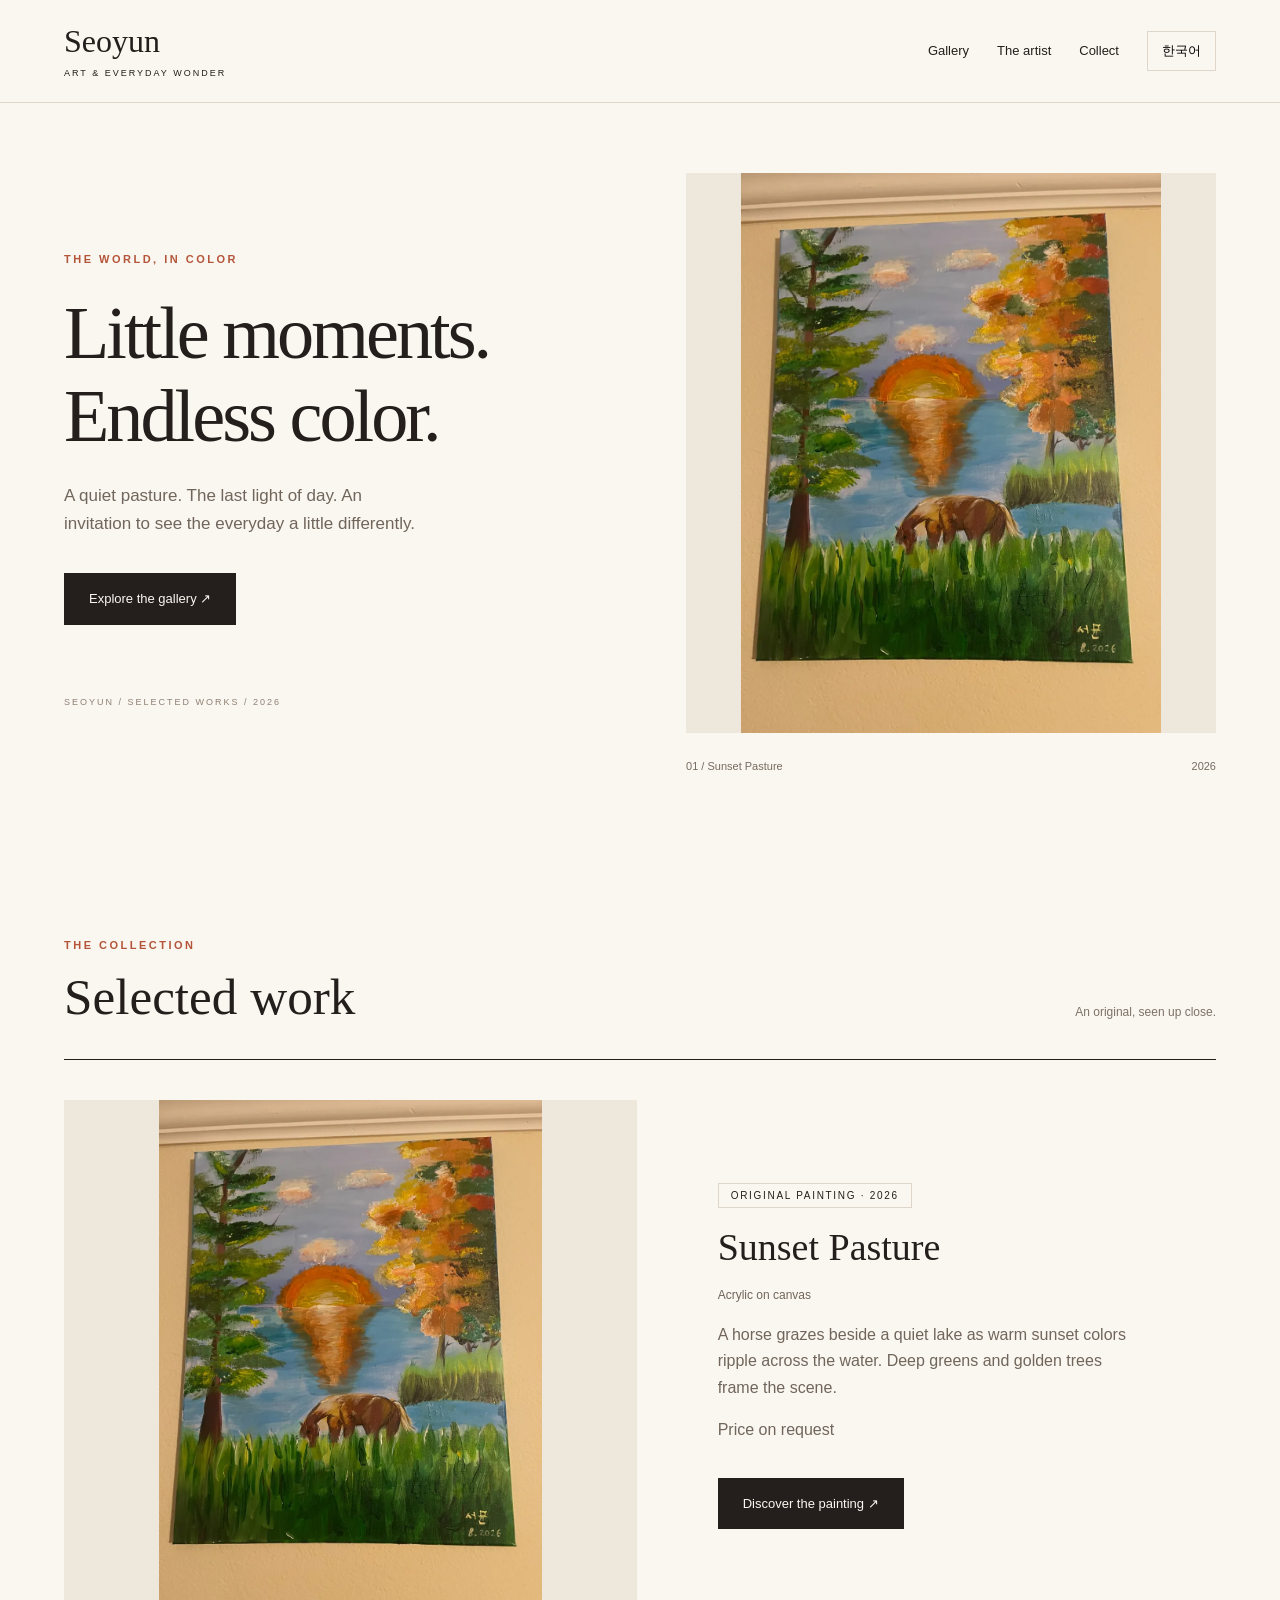
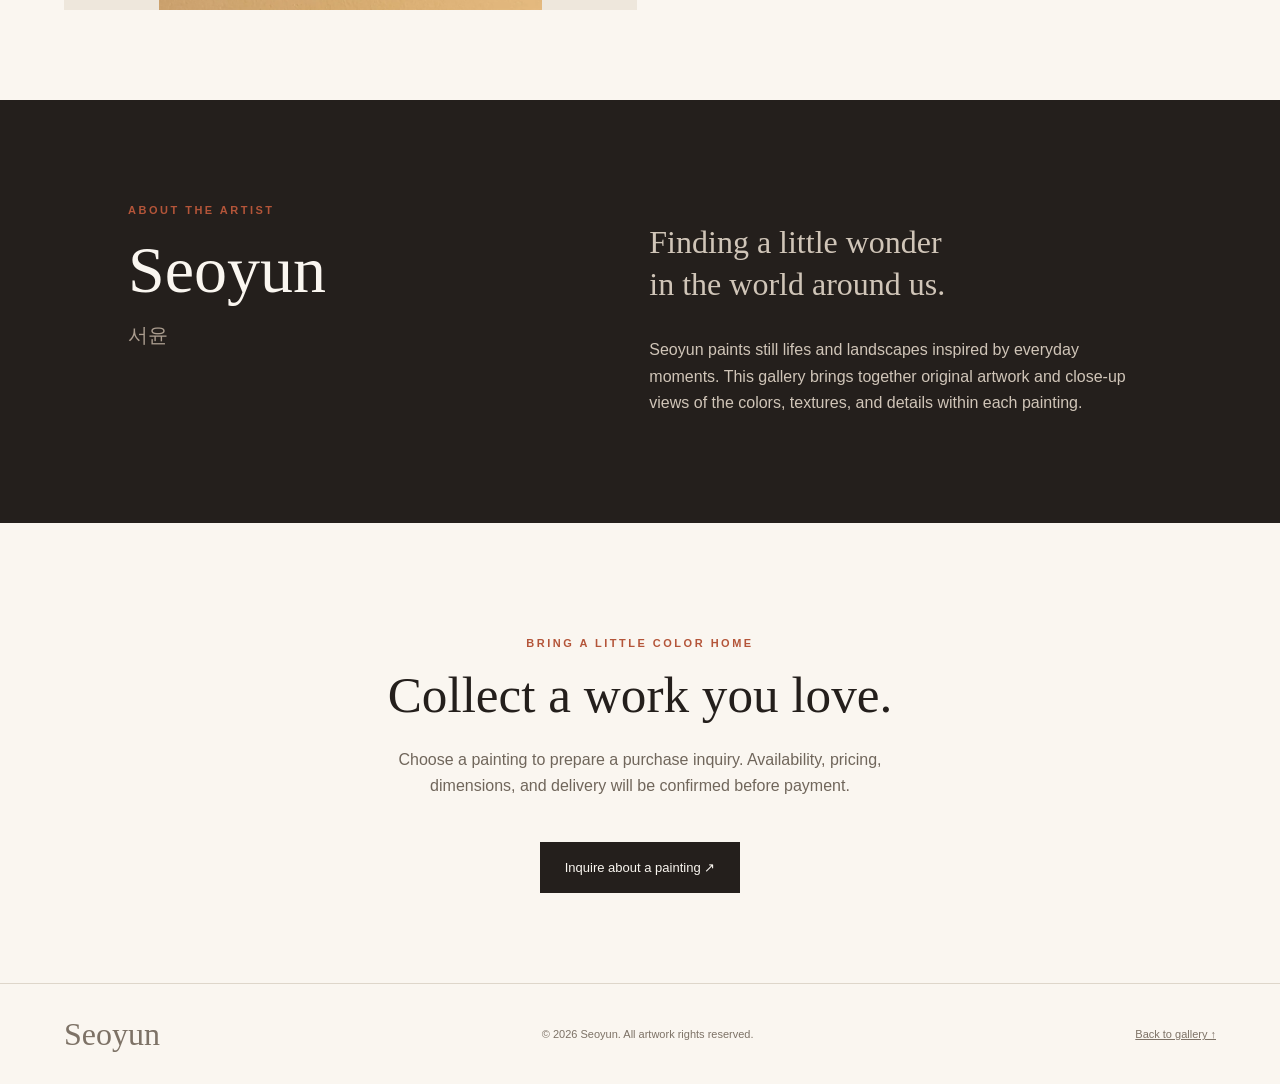
==== index.html @ cbf3a1bd "Build responsive Seoyun gallery and bilingual purchase inquiry storefront" ====
<!doctype html>
<html lang="en"><head><meta charset="utf-8"><meta name="viewport" content="width=device-width,initial-scale=1"><meta name="description" content="Seoyun's original paintings. Explore the artwork, meet the artist, and inquire about collecting a piece."><meta name="theme-color" content="#faf6f0"><title>Seoyun — Original Paintings</title><link rel="stylesheet" href="style.css"><script src="catalog.js" defer></script><script src="app.js" defer></script></head>
<body><header><a class="brand" href="#">Seoyun<span>ART & EVERYDAY WONDER</span></a><nav aria-label="Main navigation"><a href="#gallery">Gallery</a><a href="#about">The artist</a><a href="#collect">Collect</a><button id="language" aria-label="Switch language">한국어</button></nav></header>
<main><section class="hero"><div class="hero-copy"><p class="eyebrow" data-en="THE WORLD, IN COLOR" data-ko="색으로 담아낸 세상">THE WORLD, IN COLOR</p><h1 data-en="Little moments.<br>Endless color." data-ko="작은 순간들.<br>무한한 색깔.">Little moments.<br>Endless color.</h1><p class="intro" data-en="A quiet pasture. The last light of day. An invitation to see the everyday a little differently." data-ko="고요한 풀밭과 하루의 마지막 빛. 익숙한 풍경을 조금 다르게 바라봅니다.">A quiet pasture. The last light of day. An invitation to see the everyday a little differently.</p><a class="button" href="#gallery" data-en="Explore the gallery ↗" data-ko="작품 둘러보기 ↗">Explore the gallery ↗</a><div class="hero-note">SEOYUN / SELECTED WORKS / 2026</div></div><figure><img src="assets/KakaoTalk_20261012_001807077_03.webp" alt="Seoyun's painting of a horse grazing beside a lake at sunset" fetchpriority="high"><figcaption><span>01 / Sunset Pasture</span><span>2026</span></figcaption></figure></section>
<section id="gallery" class="section"><div class="section-head"><div><p class="eyebrow" data-en="THE COLLECTION" data-ko="작품 컬렉션">THE COLLECTION</p><h2 data-en="Selected work" data-ko="선별 작품">Selected work</h2></div><span data-en="An original, seen up close." data-ko="원화와 그 세부를 만나보세요.">An original, seen up close.</span></div><div id="works"></div></section>
<section id="about" class="about"><div><p class="eyebrow" data-en="ABOUT THE ARTIST" data-ko="작가 소개">ABOUT THE ARTIST</p><h2>Seoyun<span>서윤</span></h2></div><div><p class="about-lead" data-en="Finding a little wonder<br>in the world around us." data-ko="우리 곁의 세상에서<br>작은 경이로움을 찾습니다.">Finding a little wonder<br>in the world around us.</p><p data-en="Seoyun paints still lifes and landscapes inspired by everyday moments. This gallery brings together original artwork and close-up views of the colors, textures, and details within each painting." data-ko="서윤은 일상의 순간에서 영감을 받아 정물과 풍경을 그립니다. 이 갤러리에서는 원화와 함께 작품의 색감, 질감, 세부 모습을 소개합니다.">Seoyun paints still lifes and landscapes inspired by everyday moments. This gallery brings together original artwork and close-up views of the colors, textures, and details within each painting.</p></div></section>
<section id="collect" class="section collect"><p class="eyebrow" data-en="BRING A LITTLE COLOR HOME" data-ko="공간에 색을 더해보세요">BRING A LITTLE COLOR HOME</p><h2 data-en="Collect a work you love." data-ko="마음에 드는 작품을 소장하세요.">Collect a work you love.</h2><p data-en="Choose a painting to prepare a purchase inquiry. Availability, pricing, dimensions, and delivery will be confirmed before payment." data-ko="작품을 선택해 구매 문의를 작성하세요. 결제 전 판매 가능 여부, 가격, 크기, 배송을 확인합니다.">Choose a painting to prepare a purchase inquiry. Availability, pricing, dimensions, and delivery will be confirmed before payment.</p><button class="button" id="inquire" data-en="Inquire about a painting ↗" data-ko="작품 구매 문의 ↗">Inquire about a painting ↗</button></section></main>
<footer><a class="brand" href="#">Seoyun</a><p>© <span id="year"></span> Seoyun. All artwork rights reserved.</p><a href="#gallery">Back to gallery ↑</a></footer>
<dialog id="detail"><button class="close" aria-label="Close artwork details">×</button><div id="detail-content"></div></dialog>
<dialog id="inquiry"><button class="close" aria-label="Close purchase inquiry">×</button><p class="eyebrow">PURCHASE INQUIRY</p><h2 data-en="Let's talk art." data-ko="작품 구매 문의">Let's talk art.</h2><form id="inquiry-form"><label>Artwork / 작품<select name="artwork" id="artwork-select"></select></label><label>Name / 이름<input name="name" autocomplete="name" required maxlength="100"></label><label>Email / 이메일<input name="email" type="email" autocomplete="email" required maxlength="254"></label><label>Message / 문의 내용<textarea name="message" rows="4" required maxlength="3000">I'd like to know the price, dimensions, and delivery options for this painting.</textarea></label><p id="contact-note" class="muted"></p><button class="button" type="submit">Prepare inquiry / 문의 작성</button><div id="inquiry-result" hidden><label>Your inquiry / 작성된 문의<textarea id="inquiry-text" rows="7" readonly></textarea></label><button type="button" id="copy">Copy inquiry / 문의 복사</button><a id="email-link" class="button" hidden>Open email / 이메일 보내기</a><p id="copy-status" role="status"></p></div></form></dialog>
</body></html>
---- style.css ----
:root{--paper:#faf6f0;--ink:#241f1c;--accent:#b45539;--line:#ded6ca}*{box-sizing:border-box}html{scroll-behavior:smooth;scroll-padding-top:110px}body{margin:0;background:var(--paper);color:var(--ink);font-family:Arial,sans-serif;line-height:1.65}button,input,textarea,select{font:inherit}a{color:inherit}button,a{touch-action:manipulation}button{cursor:pointer}header{padding:24px 5%;display:flex;justify-content:space-between;align-items:center;border-bottom:1px solid var(--line);position:sticky;top:0;background:#faf6f0f2;z-index:10;backdrop-filter:blur(10px)}.brand{font-family:Georgia,serif;font-size:32px;text-decoration:none;line-height:1.1}.brand span{display:block;font:9px Arial,sans-serif;letter-spacing:2px;margin-top:9px}nav{display:flex;gap:28px;align-items:center;font-size:13px}nav a{text-decoration:none}nav button,#copy{background:transparent;border:1px solid var(--line);padding:8px 14px}a:hover{color:var(--accent)}.hero{max-width:1440px;margin:auto;padding:70px 5% 80px;display:grid;grid-template-columns:1fr 1fr;gap:8%;align-items:center}.eyebrow{font-size:11px;letter-spacing:2.5px;color:var(--accent);font-weight:bold}h1,h2,h3{font-family:Georgia,serif;font-weight:400;line-height:1.12}h1{font-size:clamp(48px,5.8vw,86px);letter-spacing:-3px;margin:24px 0}h2{font-size:clamp(34px,4vw,52px);margin:14px 0 24px}.intro{max-width:360px;color:#70665b;font-size:17px}.button{display:inline-block;background:var(--ink);color:var(--paper);padding:15px 25px;text-decoration:none;border:0;margin-top:18px;font-size:13px}.button:hover{background:var(--accent);color:white}.hero-note{font-size:9px;letter-spacing:2px;margin-top:70px;color:#8e8073}figure{margin:0}figure>img{width:100%;height:560px;object-fit:contain;background:#eee7dc}figcaption{display:flex;justify-content:space-between;font-size:11px;padding-top:15px;color:#766b60}.section{max-width:1440px;margin:auto;padding:70px 5% 90px}.section-head{display:flex;justify-content:space-between;align-items:end;border-bottom:1px solid var(--ink);padding-bottom:10px;margin-bottom:40px}.section-head>span{font-size:12px;color:#7d7266;margin-bottom:26px}.work{display:grid;grid-template-columns:1.15fr 1fr;gap:7%;align-items:center}.art-button{border:0;padding:0;background:#eee7dc;width:100%;display:block}.art-button img{display:block;width:100%;height:510px;object-fit:contain}.work h3{font-size:38px;margin:18px 0}.work p{max-width:420px;color:#70665b}.status{font-size:10px;letter-spacing:1.7px;border:1px solid var(--line);padding:6px 12px}.work .meta{font-size:12px}.about{background:var(--ink);color:var(--paper);padding:90px 10%;display:grid;grid-template-columns:1fr 1.2fr;gap:10%}.about h2{font-size:66px}.about h2 span{display:block;font:20px Arial;margin-top:15px;color:#ab9d8f}.about-lead{font-family:Georgia;font-size:32px;line-height:1.3}.about p:not(.eyebrow){color:#d0c5b8;max-width:550px}.collect{text-align:center;padding-top:100px}.collect>p:not(.eyebrow){max-width:570px;margin:24px auto;color:#70665b}footer{border-top:1px solid var(--line);padding:30px 5%;display:flex;align-items:center;justify-content:space-between;font-size:11px;color:#7d7266}dialog{border:0;background:var(--paper);color:var(--ink);padding:40px;width:min(1000px,94vw);max-height:90vh;overflow:auto}dialog::backdrop{background:#241f1ccb}.close{position:absolute;right:16px;top:8px;border:0;background:transparent;font-size:30px}.detail-grid{display:grid;grid-template-columns:1.2fr 1fr;gap:35px}.detail-main{width:100%;height:480px;object-fit:contain;background:#eee7dc}.thumbs{display:flex;gap:8px;margin-top:10px}.thumbs button{border:1px solid var(--line);padding:0;background:transparent}.thumbs img{width:64px;height:72px;object-fit:cover;display:block}.thumbs button[aria-pressed=true]{outline:2px solid var(--accent)}#inquiry{max-width:620px}label{display:block;font-size:12px;margin-top:15px}input,textarea,select{display:block;width:100%;padding:12px;background:white;border:1px solid var(--line);margin-top:5px;color:var(--ink)}textarea{resize:vertical}.muted{font-size:12px;color:#786d60}#inquiry-result{border-top:1px solid var(--line);margin-top:25px;padding-top:10px}[hidden]{display:none!important}:focus-visible{outline:3px solid var(--accent);outline-offset:4px}@media(max-width:700px){header{padding:18px 5%}.brand{font-size:26px}.brand span{display:none}nav{gap:14px;font-size:11px}nav button{padding:5px 8px}.hero{grid-template-columns:1fr;padding-top:36px;gap:36px}h1{font-size:57px}.hero-note{margin-top:28px}figure>img{height:460px}.section{padding-top:40px}.section-head>span{display:none}.work,.about,.detail-grid{grid-template-columns:1fr}.work{gap:26px}.art-button img{height:430px}.about{padding:60px 6%;gap:15px}.about h2{font-size:48px}.about-lead{font-size:28px}footer{flex-wrap:wrap;gap:15px}dialog{padding:35px 20px}.detail-main{height:360px}}@media(prefers-reduced-motion:reduce){html{scroll-behavior:auto}}
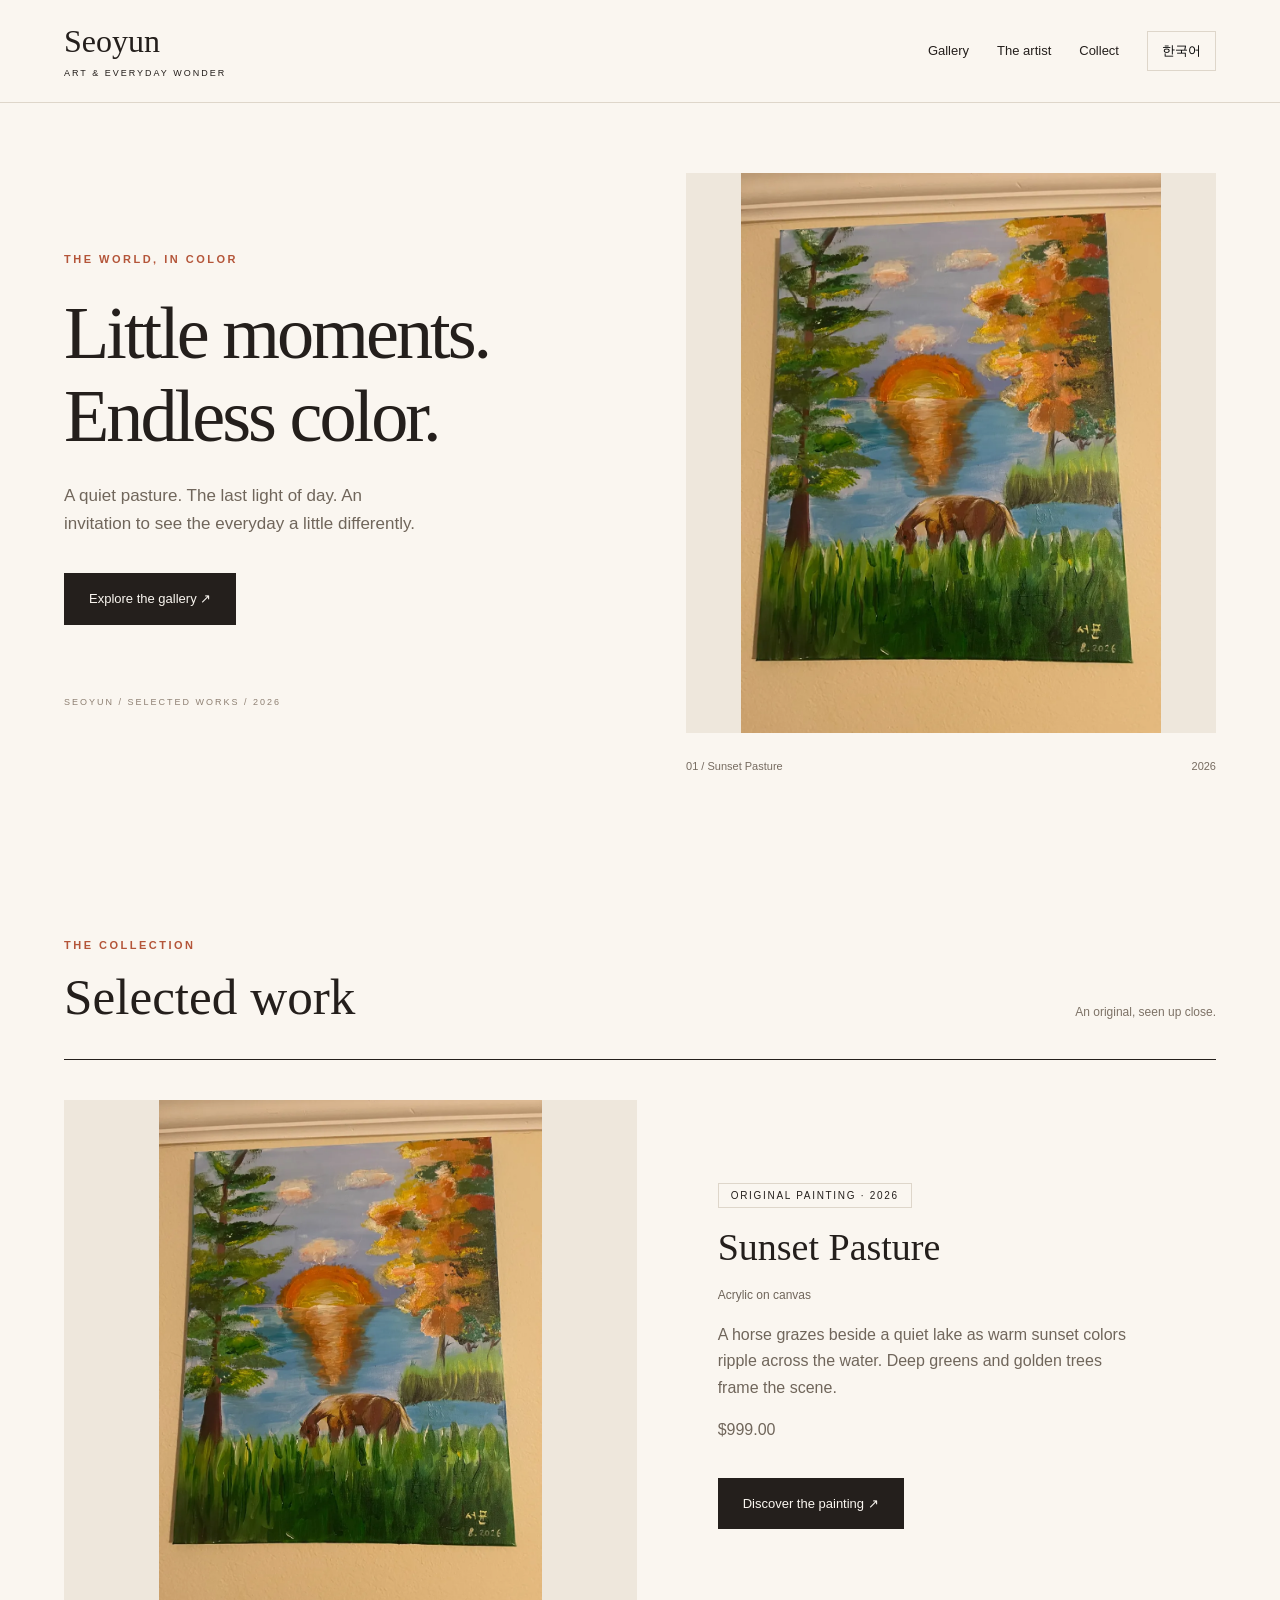
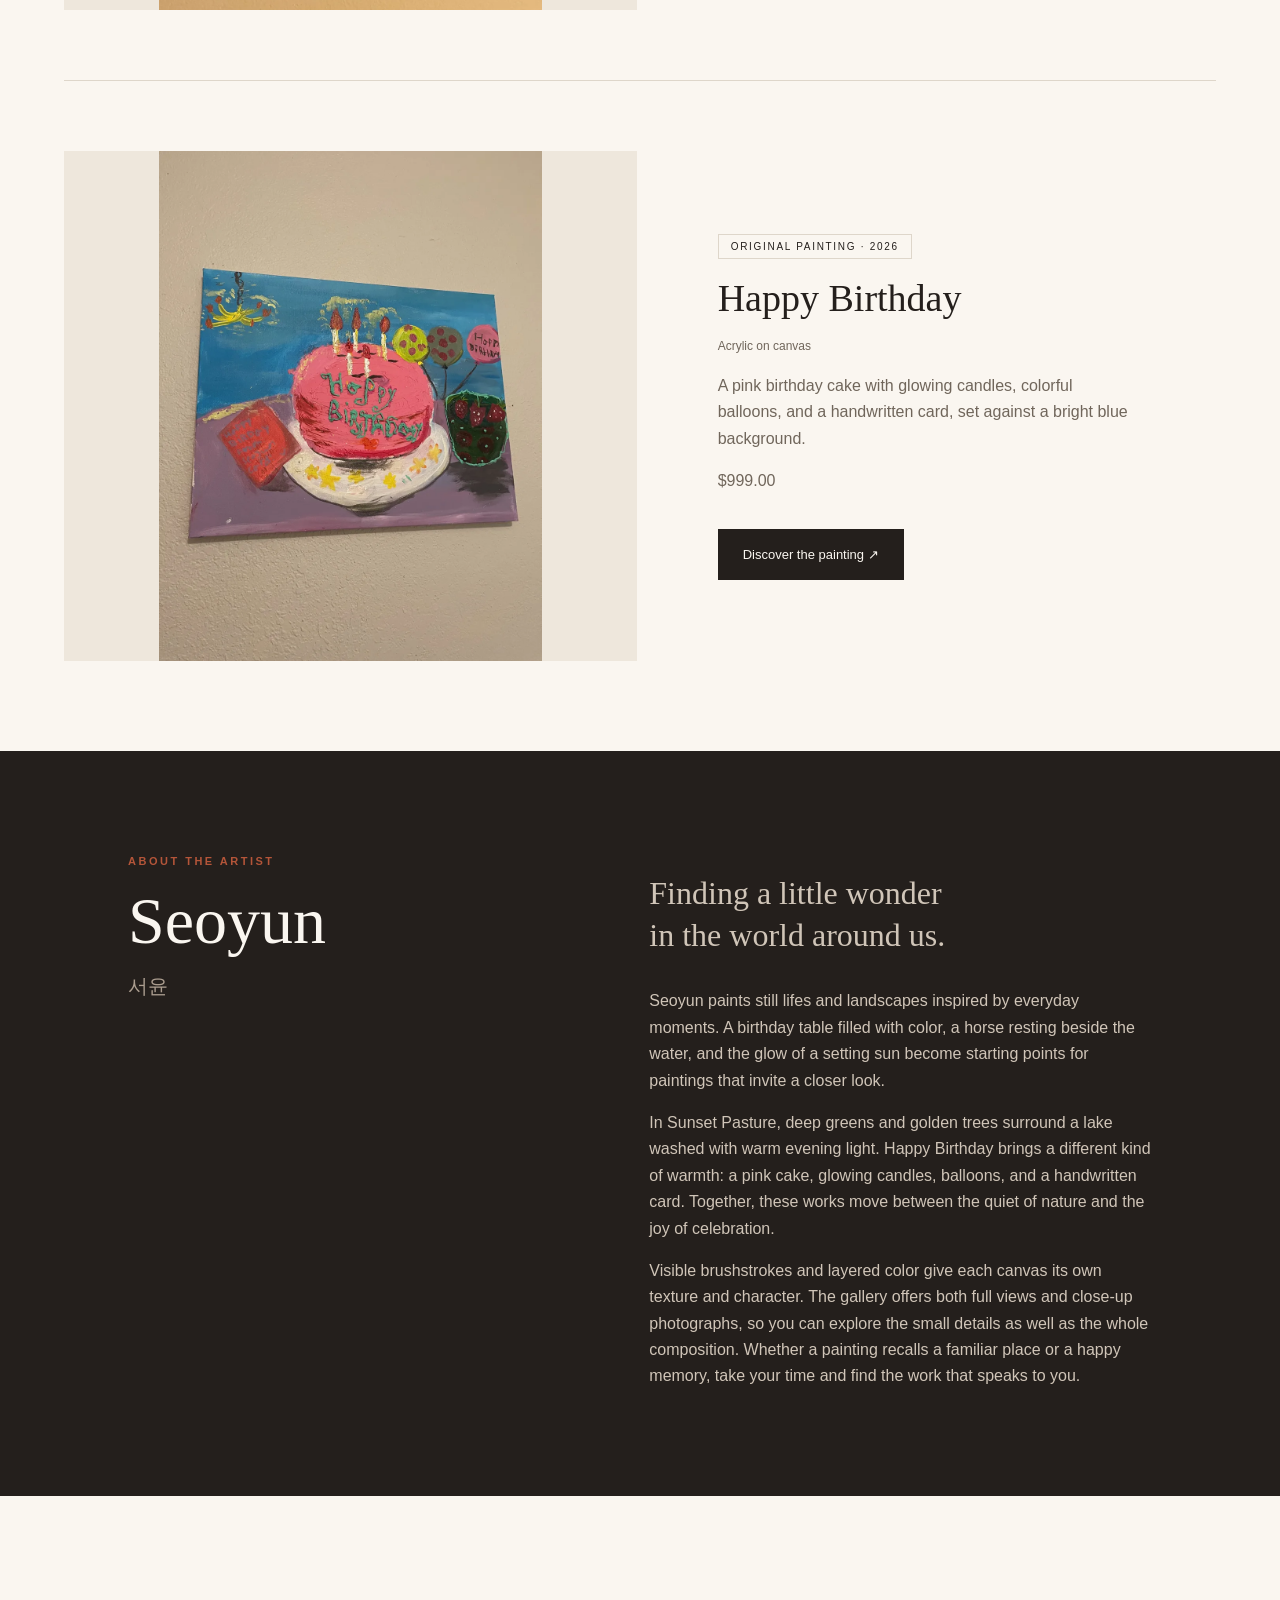
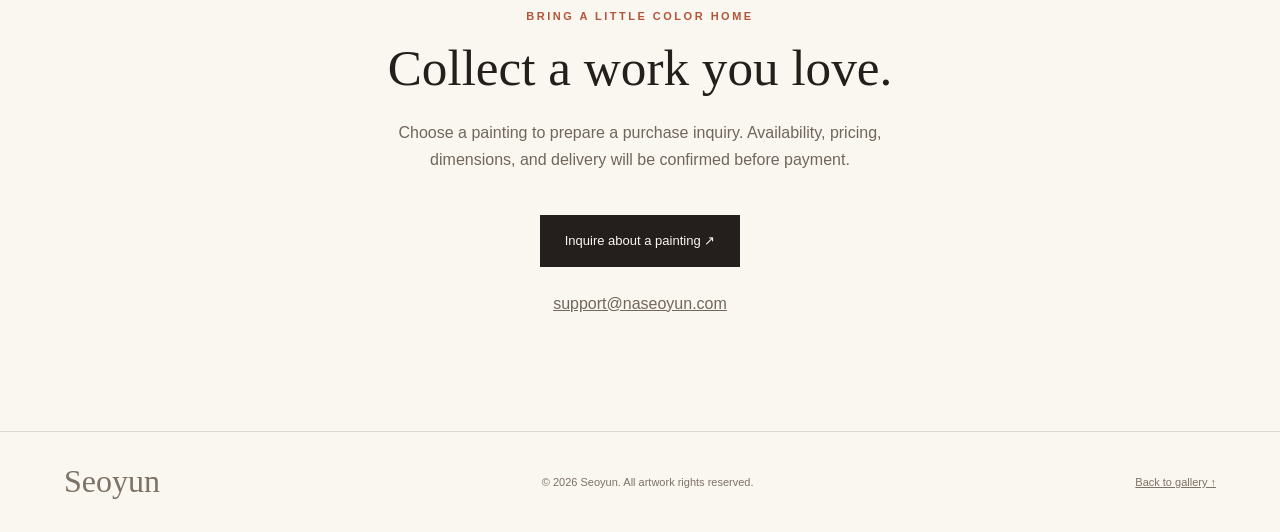
==== commit be0feca1: "Expand bilingual artist introduction and display contact email" ====
--- a/index.html
+++ b/index.html
@@ -3,8 +3,8 @@
 <body><header><a class="brand" href="#">Seoyun<span>ART & EVERYDAY WONDER</span></a><nav aria-label="Main navigation"><a href="#gallery">Gallery</a><a href="#about">The artist</a><a href="#collect">Collect</a><button id="language" aria-label="Switch language">한국어</button></nav></header>
 <main><section class="hero"><div class="hero-copy"><p class="eyebrow" data-en="THE WORLD, IN COLOR" data-ko="색으로 담아낸 세상">THE WORLD, IN COLOR</p><h1 data-en="Little moments.<br>Endless color." data-ko="작은 순간들.<br>무한한 색깔.">Little moments.<br>Endless color.</h1><p class="intro" data-en="A quiet pasture. The last light of day. An invitation to see the everyday a little differently." data-ko="고요한 풀밭과 하루의 마지막 빛. 익숙한 풍경을 조금 다르게 바라봅니다.">A quiet pasture. The last light of day. An invitation to see the everyday a little differently.</p><a class="button" href="#gallery" data-en="Explore the gallery ↗" data-ko="작품 둘러보기 ↗">Explore the gallery ↗</a><div class="hero-note">SEOYUN / SELECTED WORKS / 2026</div></div><figure><img src="assets/KakaoTalk_20261012_001807077_03.webp" alt="Seoyun's painting of a horse grazing beside a lake at sunset" fetchpriority="high"><figcaption><span>01 / Sunset Pasture</span><span>2026</span></figcaption></figure></section>
 <section id="gallery" class="section"><div class="section-head"><div><p class="eyebrow" data-en="THE COLLECTION" data-ko="작품 컬렉션">THE COLLECTION</p><h2 data-en="Selected work" data-ko="선별 작품">Selected work</h2></div><span data-en="An original, seen up close." data-ko="원화와 그 세부를 만나보세요.">An original, seen up close.</span></div><div id="works"></div></section>
-<section id="about" class="about"><div><p class="eyebrow" data-en="ABOUT THE ARTIST" data-ko="작가 소개">ABOUT THE ARTIST</p><h2>Seoyun<span>서윤</span></h2></div><div><p class="about-lead" data-en="Finding a little wonder<br>in the world around us." data-ko="우리 곁의 세상에서<br>작은 경이로움을 찾습니다.">Finding a little wonder<br>in the world around us.</p><p data-en="Seoyun paints still lifes and landscapes inspired by everyday moments. This gallery brings together original artwork and close-up views of the colors, textures, and details within each painting." data-ko="서윤은 일상의 순간에서 영감을 받아 정물과 풍경을 그립니다. 이 갤러리에서는 원화와 함께 작품의 색감, 질감, 세부 모습을 소개합니다.">Seoyun paints still lifes and landscapes inspired by everyday moments. This gallery brings together original artwork and close-up views of the colors, textures, and details within each painting.</p></div></section>
-<section id="collect" class="section collect"><p class="eyebrow" data-en="BRING A LITTLE COLOR HOME" data-ko="공간에 색을 더해보세요">BRING A LITTLE COLOR HOME</p><h2 data-en="Collect a work you love." data-ko="마음에 드는 작품을 소장하세요.">Collect a work you love.</h2><p data-en="Choose a painting to prepare a purchase inquiry. Availability, pricing, dimensions, and delivery will be confirmed before payment." data-ko="작품을 선택해 구매 문의를 작성하세요. 결제 전 판매 가능 여부, 가격, 크기, 배송을 확인합니다.">Choose a painting to prepare a purchase inquiry. Availability, pricing, dimensions, and delivery will be confirmed before payment.</p><button class="button" id="inquire" data-en="Inquire about a painting ↗" data-ko="작품 구매 문의 ↗">Inquire about a painting ↗</button></section></main>
+<section id="about" class="about"><div><p class="eyebrow" data-en="ABOUT THE ARTIST" data-ko="작가 소개">ABOUT THE ARTIST</p><h2>Seoyun<span>서윤</span></h2></div><div><p class="about-lead" data-en="Finding a little wonder<br>in the world around us." data-ko="우리 곁의 세상에서<br>작은 경이로움을 찾습니다.">Finding a little wonder<br>in the world around us.</p><p data-en="Seoyun paints still lifes and landscapes inspired by everyday moments. A birthday table filled with color, a horse resting beside the water, and the glow of a setting sun become starting points for paintings that invite a closer look." data-ko="서윤은 일상의 순간에서 영감을 받아 정물과 풍경을 그립니다. 색으로 가득한 생일 테이블, 물가의 말, 저무는 해의 빛처럼 익숙한 장면이 작품의 시작점이 됩니다. 평범한 풍경 속 작은 아름다움을 천천히 들여다보게 하는 그림을 소개합니다.">Seoyun paints still lifes and landscapes inspired by everyday moments. A birthday table filled with color, a horse resting beside the water, and the glow of a setting sun become starting points for paintings that invite a closer look.</p><p data-en="In Sunset Pasture, deep greens and golden trees surround a lake washed with warm evening light. Happy Birthday brings a different kind of warmth: a pink cake, glowing candles, balloons, and a handwritten card. Together, these works move between the quiet of nature and the joy of celebration." data-ko="〈노을의 초원〉에서는 짙은 초록과 황금빛 나무 사이로 따뜻한 저녁빛이 호수에 번집니다. 〈생일 축하〉에서는 분홍색 케이크와 촛불, 풍선, 손글씨 카드가 또 다른 온기를 전합니다. 두 작품은 자연의 고요함과 축하의 즐거움을 서로 다른 색으로 담아냅니다.">In Sunset Pasture, deep greens and golden trees surround a lake washed with warm evening light. Happy Birthday brings a different kind of warmth: a pink cake, glowing candles, balloons, and a handwritten card. Together, these works move between the quiet of nature and the joy of celebration.</p><p data-en="Visible brushstrokes and layered color give each canvas its own texture and character. The gallery offers both full views and close-up photographs, so you can explore the small details as well as the whole composition. Whether a painting recalls a familiar place or a happy memory, take your time and find the work that speaks to you." data-ko="눈에 보이는 붓 자국과 겹겹의 색은 캔버스마다 고유한 질감과 표정을 만듭니다. 이 갤러리에서는 작품의 전체 모습과 세부 사진을 함께 살펴볼 수 있습니다. 익숙한 장소나 행복한 기억을 떠올리게 하는 그림이 있다면, 천천히 감상하며 마음에 닿는 작품을 만나보세요.">Visible brushstrokes and layered color give each canvas its own texture and character. The gallery offers both full views and close-up photographs, so you can explore the small details as well as the whole composition. Whether a painting recalls a familiar place or a happy memory, take your time and find the work that speaks to you.</p></div></section>
+<section id="collect" class="section collect"><p class="eyebrow" data-en="BRING A LITTLE COLOR HOME" data-ko="공간에 색을 더해보세요">BRING A LITTLE COLOR HOME</p><h2 data-en="Collect a work you love." data-ko="마음에 드는 작품을 소장하세요.">Collect a work you love.</h2><p data-en="Choose a painting to prepare a purchase inquiry. Availability, pricing, dimensions, and delivery will be confirmed before payment." data-ko="작품을 선택해 구매 문의를 작성하세요. 결제 전 판매 가능 여부, 가격, 크기, 배송을 확인합니다.">Choose a painting to prepare a purchase inquiry. Availability, pricing, dimensions, and delivery will be confirmed before payment.</p><button class="button" id="inquire" data-en="Inquire about a painting ↗" data-ko="작품 구매 문의 ↗">Inquire about a painting ↗</button><p><a href="mailto:support@naseoyun.com">support@naseoyun.com</a></p></section></main>
 <footer><a class="brand" href="#">Seoyun</a><p>© <span id="year"></span> Seoyun. All artwork rights reserved.</p><a href="#gallery">Back to gallery ↑</a></footer>
 <dialog id="detail"><button class="close" aria-label="Close artwork details">×</button><div id="detail-content"></div></dialog>
 <dialog id="inquiry"><button class="close" aria-label="Close purchase inquiry">×</button><p class="eyebrow">PURCHASE INQUIRY</p><h2 data-en="Let's talk art." data-ko="작품 구매 문의">Let's talk art.</h2><form id="inquiry-form"><label>Artwork / 작품<select name="artwork" id="artwork-select"></select></label><label>Name / 이름<input name="name" autocomplete="name" required maxlength="100"></label><label>Email / 이메일<input name="email" type="email" autocomplete="email" required maxlength="254"></label><label>Message / 문의 내용<textarea name="message" rows="4" required maxlength="3000">I'd like to know the price, dimensions, and delivery options for this painting.</textarea></label><p id="contact-note" class="muted"></p><button class="button" type="submit">Prepare inquiry / 문의 작성</button><div id="inquiry-result" hidden><label>Your inquiry / 작성된 문의<textarea id="inquiry-text" rows="7" readonly></textarea></label><button type="button" id="copy">Copy inquiry / 문의 복사</button><a id="email-link" class="button" hidden>Open email / 이메일 보내기</a><p id="copy-status" role="status"></p></div></form></dialog>
--- a/style.css
+++ b/style.css
@@ -1 +1,3 @@
 :root{--paper:#faf6f0;--ink:#241f1c;--accent:#b45539;--line:#ded6ca}*{box-sizing:border-box}html{scroll-behavior:smooth;scroll-padding-top:110px}body{margin:0;background:var(--paper);color:var(--ink);font-family:Arial,sans-serif;line-height:1.65}button,input,textarea,select{font:inherit}a{color:inherit}button,a{touch-action:manipulation}button{cursor:pointer}header{padding:24px 5%;display:flex;justify-content:space-between;align-items:center;border-bottom:1px solid var(--line);position:sticky;top:0;background:#faf6f0f2;z-index:10;backdrop-filter:blur(10px)}.brand{font-family:Georgia,serif;font-size:32px;text-decoration:none;line-height:1.1}.brand span{display:block;font:9px Arial,sans-serif;letter-spacing:2px;margin-top:9px}nav{display:flex;gap:28px;align-items:center;font-size:13px}nav a{text-decoration:none}nav button,#copy{background:transparent;border:1px solid var(--line);padding:8px 14px}a:hover{color:var(--accent)}.hero{max-width:1440px;margin:auto;padding:70px 5% 80px;display:grid;grid-template-columns:1fr 1fr;gap:8%;align-items:center}.eyebrow{font-size:11px;letter-spacing:2.5px;color:var(--accent);font-weight:bold}h1,h2,h3{font-family:Georgia,serif;font-weight:400;line-height:1.12}h1{font-size:clamp(48px,5.8vw,86px);letter-spacing:-3px;margin:24px 0}h2{font-size:clamp(34px,4vw,52px);margin:14px 0 24px}.intro{max-width:360px;color:#70665b;font-size:17px}.button{display:inline-block;background:var(--ink);color:var(--paper);padding:15px 25px;text-decoration:none;border:0;margin-top:18px;font-size:13px}.button:hover{background:var(--accent);color:white}.hero-note{font-size:9px;letter-spacing:2px;margin-top:70px;color:#8e8073}figure{margin:0}figure>img{width:100%;height:560px;object-fit:contain;background:#eee7dc}figcaption{display:flex;justify-content:space-between;font-size:11px;padding-top:15px;color:#766b60}.section{max-width:1440px;margin:auto;padding:70px 5% 90px}.section-head{display:flex;justify-content:space-between;align-items:end;border-bottom:1px solid var(--ink);padding-bottom:10px;margin-bottom:40px}.section-head>span{font-size:12px;color:#7d7266;margin-bottom:26px}.work{display:grid;grid-template-columns:1.15fr 1fr;gap:7%;align-items:center}.art-button{border:0;padding:0;background:#eee7dc;width:100%;display:block}.art-button img{display:block;width:100%;height:510px;object-fit:contain}.work h3{font-size:38px;margin:18px 0}.work p{max-width:420px;color:#70665b}.status{font-size:10px;letter-spacing:1.7px;border:1px solid var(--line);padding:6px 12px}.work .meta{font-size:12px}.about{background:var(--ink);color:var(--paper);padding:90px 10%;display:grid;grid-template-columns:1fr 1.2fr;gap:10%}.about h2{font-size:66px}.about h2 span{display:block;font:20px Arial;margin-top:15px;color:#ab9d8f}.about-lead{font-family:Georgia;font-size:32px;line-height:1.3}.about p:not(.eyebrow){color:#d0c5b8;max-width:550px}.collect{text-align:center;padding-top:100px}.collect>p:not(.eyebrow){max-width:570px;margin:24px auto;color:#70665b}footer{border-top:1px solid var(--line);padding:30px 5%;display:flex;align-items:center;justify-content:space-between;font-size:11px;color:#7d7266}dialog{border:0;background:var(--paper);color:var(--ink);padding:40px;width:min(1000px,94vw);max-height:90vh;overflow:auto}dialog::backdrop{background:#241f1ccb}.close{position:absolute;right:16px;top:8px;border:0;background:transparent;font-size:30px}.detail-grid{display:grid;grid-template-columns:1.2fr 1fr;gap:35px}.detail-main{width:100%;height:480px;object-fit:contain;background:#eee7dc}.thumbs{display:flex;gap:8px;margin-top:10px}.thumbs button{border:1px solid var(--line);padding:0;background:transparent}.thumbs img{width:64px;height:72px;object-fit:cover;display:block}.thumbs button[aria-pressed=true]{outline:2px solid var(--accent)}#inquiry{max-width:620px}label{display:block;font-size:12px;margin-top:15px}input,textarea,select{display:block;width:100%;padding:12px;background:white;border:1px solid var(--line);margin-top:5px;color:var(--ink)}textarea{resize:vertical}.muted{font-size:12px;color:#786d60}#inquiry-result{border-top:1px solid var(--line);margin-top:25px;padding-top:10px}[hidden]{display:none!important}:focus-visible{outline:3px solid var(--accent);outline-offset:4px}@media(max-width:700px){header{padding:18px 5%}.brand{font-size:26px}.brand span{display:none}nav{gap:14px;font-size:11px}nav button{padding:5px 8px}.hero{grid-template-columns:1fr;padding-top:36px;gap:36px}h1{font-size:57px}.hero-note{margin-top:28px}figure>img{height:460px}.section{padding-top:40px}.section-head>span{display:none}.work,.about,.detail-grid{grid-template-columns:1fr}.work{gap:26px}.art-button img{height:430px}.about{padding:60px 6%;gap:15px}.about h2{font-size:48px}.about-lead{font-size:28px}footer{flex-wrap:wrap;gap:15px}dialog{padding:35px 20px}.detail-main{height:360px}}@media(prefers-reduced-motion:reduce){html{scroll-behavior:auto}}
+
+.work + .work{margin-top:70px;padding-top:70px;border-top:1px solid var(--line)}
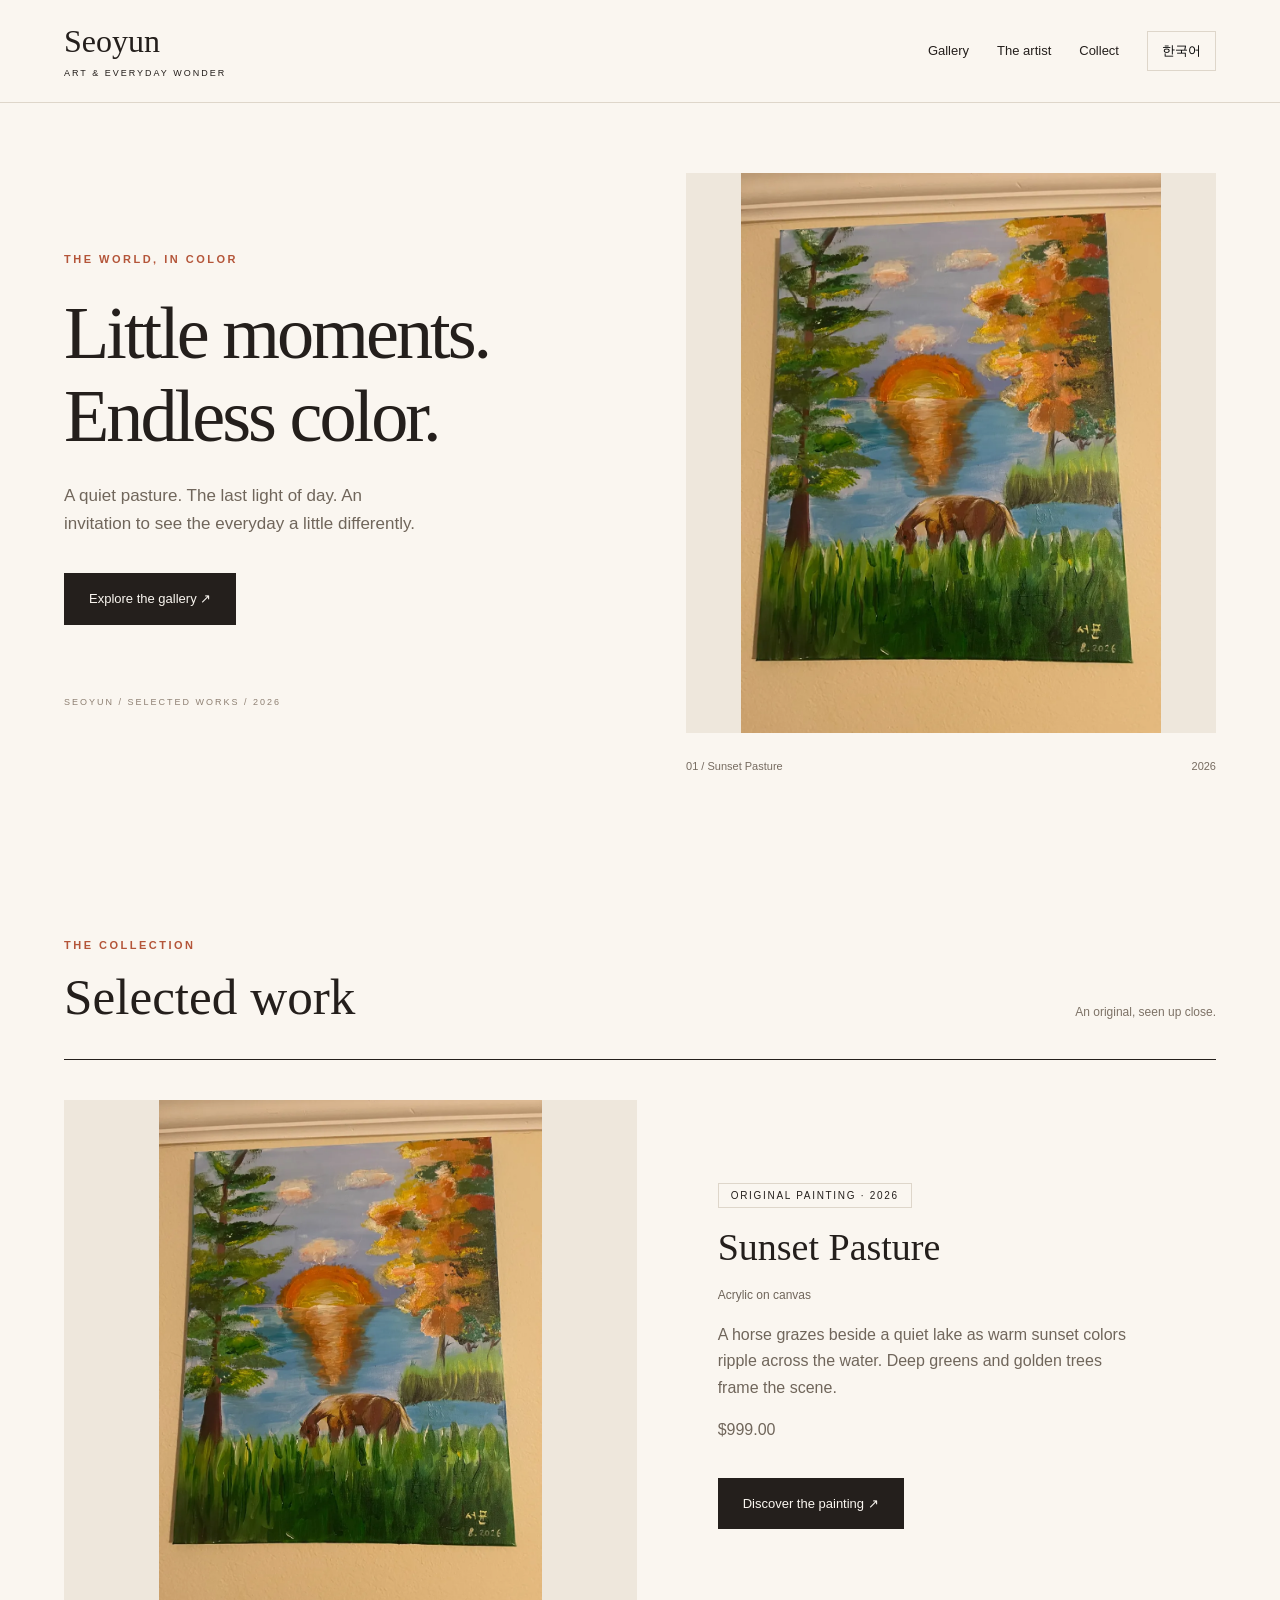
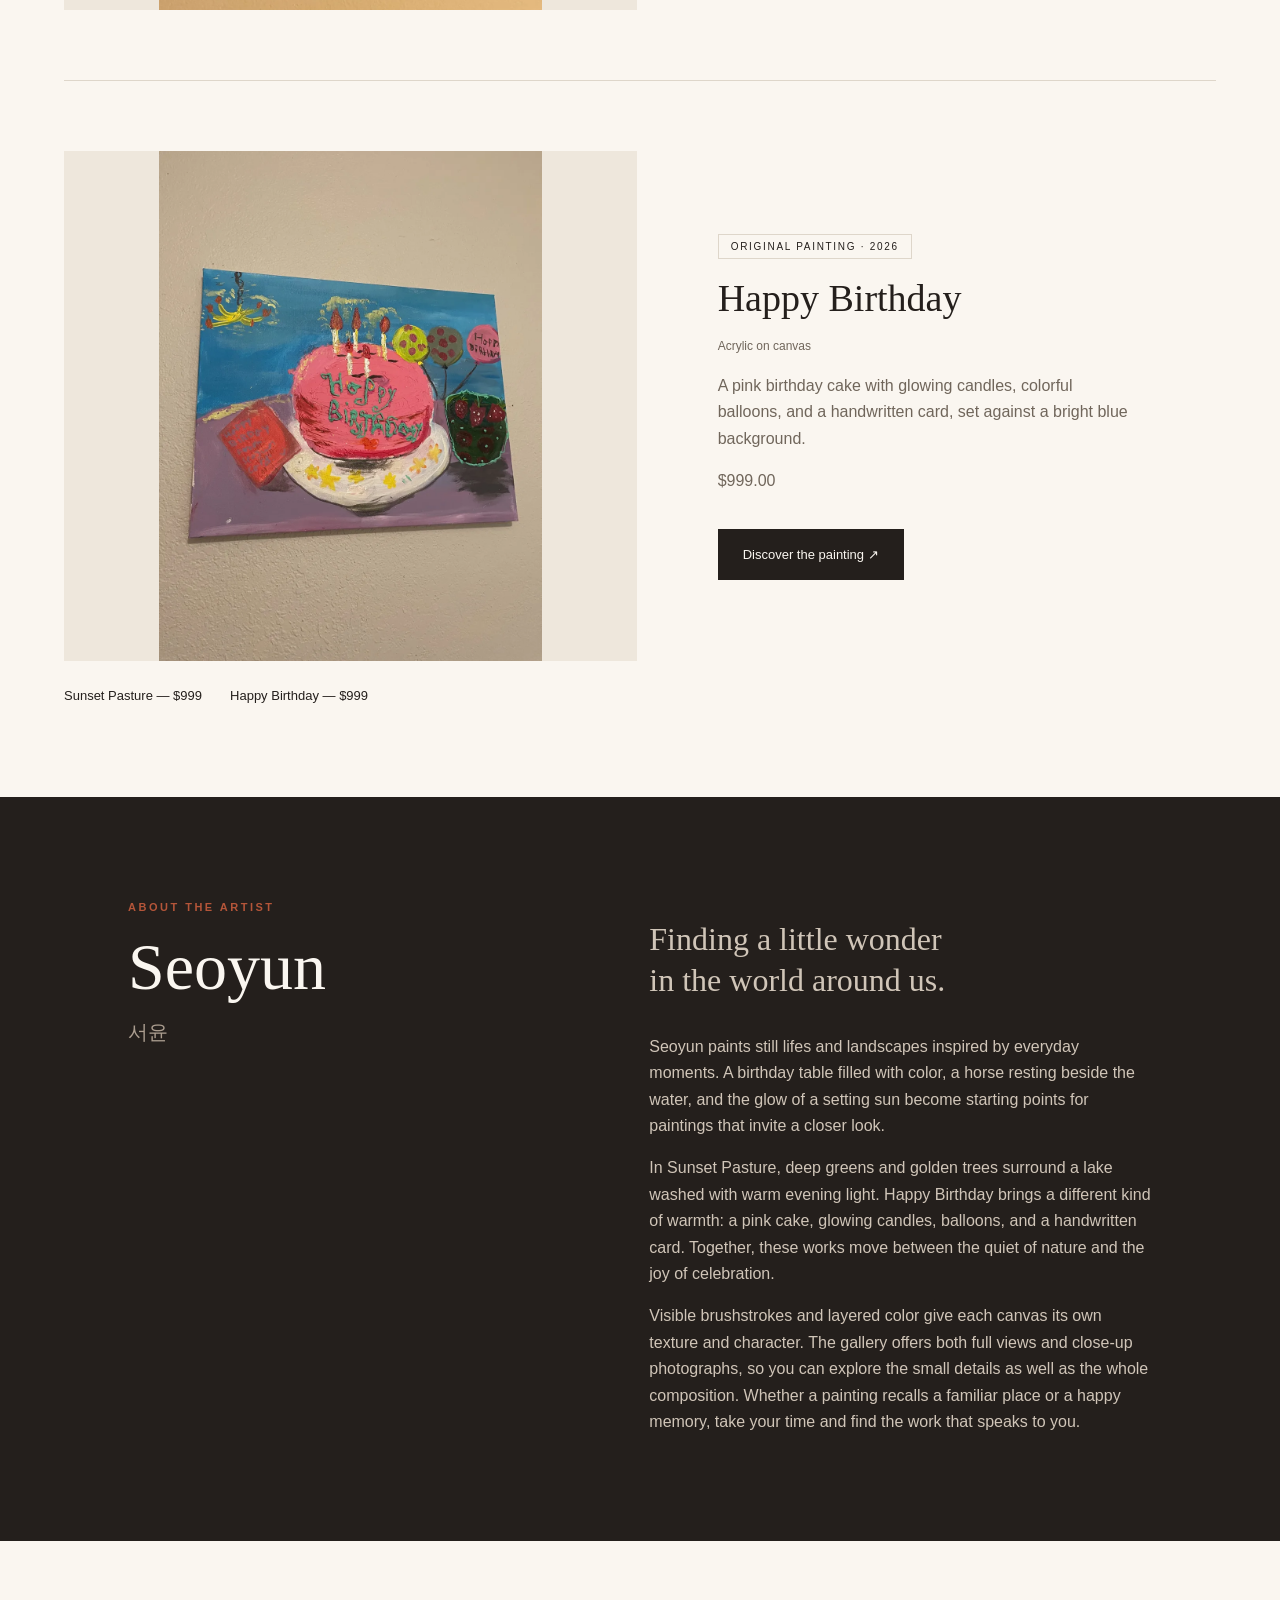
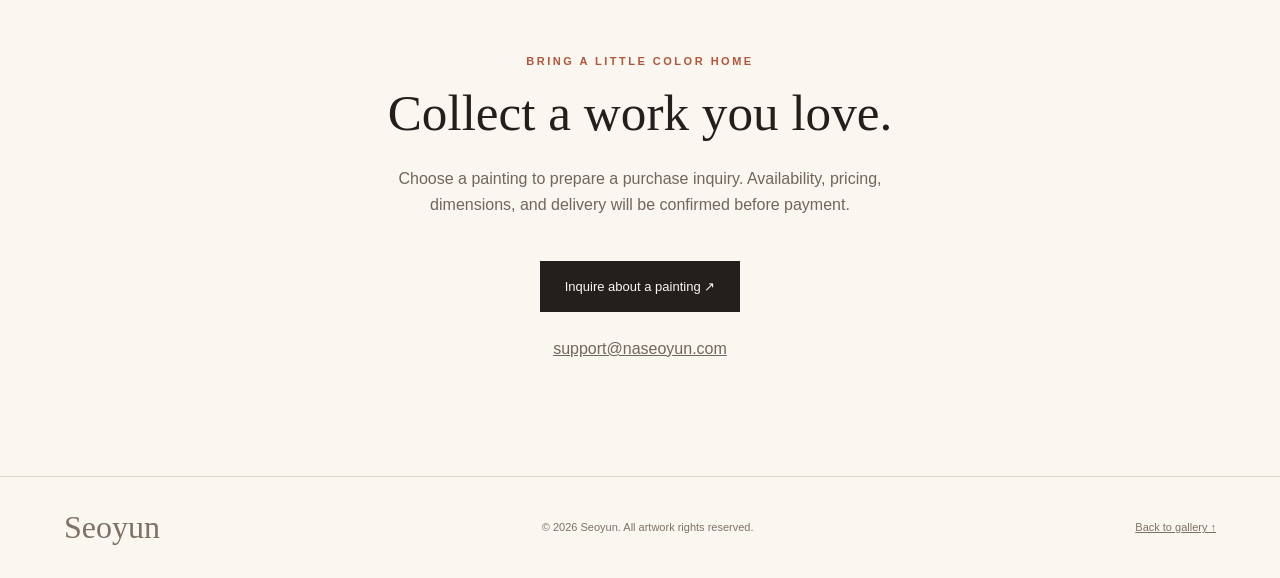
==== commit 7b0fe9a9: "Add static artwork pages, SEO metadata, structured data and sitemap" ====
--- a/index.html
+++ b/index.html
@@ -1,8 +1,8 @@
 <!doctype html>
-<html lang="en"><head><meta charset="utf-8"><meta name="viewport" content="width=device-width,initial-scale=1"><meta name="description" content="Seoyun's original paintings. Explore the artwork, meet the artist, and inquire about collecting a piece."><meta name="theme-color" content="#faf6f0"><title>Seoyun — Original Paintings</title><link rel="stylesheet" href="style.css"><script src="catalog.js" defer></script><script src="app.js" defer></script></head>
+<html lang="en"><head><meta charset="utf-8"><meta name="viewport" content="width=device-width,initial-scale=1"><meta name="description" content="Discover original paintings by Seoyun (서윤): Sunset Pasture and Happy Birthday. Explore colorful landscapes and still lifes, $999 each."><meta name="theme-color" content="#faf6f0"><title>Seoyun Art | Original Paintings by Seoyun</title><link rel="stylesheet" href="style.css"><script src="catalog.js" defer></script><script src="app.js" defer></script><meta name="robots" content="index,follow,max-image-preview:large"><link rel="canonical" href="https://naseoyun.com/"><meta name="author" content="Seoyun"><meta property="og:type" content="website"><meta property="og:site_name" content="Seoyun Art"><meta property="og:title" content="Seoyun Art | Original Paintings by Seoyun"><meta property="og:description" content="Discover original paintings by Seoyun (서윤): Sunset Pasture and Happy Birthday. Explore colorful landscapes and still lifes, $999 each."><meta property="og:url" content="https://naseoyun.com/"><meta property="og:image" content="https://naseoyun.com/assets/KakaoTalk_20261012_001807077_03.webp"><meta property="og:image:alt" content="Original painting by Seoyun"><meta name="twitter:card" content="summary_large_image"><meta name="twitter:title" content="Seoyun Art | Original Paintings by Seoyun"><meta name="twitter:description" content="Discover original paintings by Seoyun (서윤): Sunset Pasture and Happy Birthday. Explore colorful landscapes and still lifes, $999 each."><meta name="twitter:image" content="https://naseoyun.com/assets/KakaoTalk_20261012_001807077_03.webp"><script type="application/ld+json">{"@context":"https://schema.org","@graph":[{"@type":"Person","@id":"https://naseoyun.com/#artist","name":"Seoyun","alternateName":"서윤","url":"https://naseoyun.com/","email":"support@naseoyun.com"},{"@type":"WebSite","@id":"https://naseoyun.com/#website","url":"https://naseoyun.com/","name":"Seoyun Art","inLanguage":["en","ko"]},{"@type":"CollectionPage","url":"https://naseoyun.com/","name":"Seoyun Art | Original Paintings by Seoyun","about":{"@id":"https://naseoyun.com/#artist"},"mainEntity":{"@type":"ItemList","itemListElement":[{"@type":"ListItem","position":1,"url":"https://naseoyun.com/works/sunset-pasture.html","name":"Sunset Pasture"},{"@type":"ListItem","position":2,"url":"https://naseoyun.com/works/happy-birthday.html","name":"Happy Birthday"}]}}]}</script></head>
 <body><header><a class="brand" href="#">Seoyun<span>ART & EVERYDAY WONDER</span></a><nav aria-label="Main navigation"><a href="#gallery">Gallery</a><a href="#about">The artist</a><a href="#collect">Collect</a><button id="language" aria-label="Switch language">한국어</button></nav></header>
 <main><section class="hero"><div class="hero-copy"><p class="eyebrow" data-en="THE WORLD, IN COLOR" data-ko="색으로 담아낸 세상">THE WORLD, IN COLOR</p><h1 data-en="Little moments.<br>Endless color." data-ko="작은 순간들.<br>무한한 색깔.">Little moments.<br>Endless color.</h1><p class="intro" data-en="A quiet pasture. The last light of day. An invitation to see the everyday a little differently." data-ko="고요한 풀밭과 하루의 마지막 빛. 익숙한 풍경을 조금 다르게 바라봅니다.">A quiet pasture. The last light of day. An invitation to see the everyday a little differently.</p><a class="button" href="#gallery" data-en="Explore the gallery ↗" data-ko="작품 둘러보기 ↗">Explore the gallery ↗</a><div class="hero-note">SEOYUN / SELECTED WORKS / 2026</div></div><figure><img src="assets/KakaoTalk_20261012_001807077_03.webp" alt="Seoyun's painting of a horse grazing beside a lake at sunset" fetchpriority="high"><figcaption><span>01 / Sunset Pasture</span><span>2026</span></figcaption></figure></section>
-<section id="gallery" class="section"><div class="section-head"><div><p class="eyebrow" data-en="THE COLLECTION" data-ko="작품 컬렉션">THE COLLECTION</p><h2 data-en="Selected work" data-ko="선별 작품">Selected work</h2></div><span data-en="An original, seen up close." data-ko="원화와 그 세부를 만나보세요.">An original, seen up close.</span></div><div id="works"></div></section>
+<section id="gallery" class="section"><div class="section-head"><div><p class="eyebrow" data-en="THE COLLECTION" data-ko="작품 컬렉션">THE COLLECTION</p><h2 data-en="Selected work" data-ko="선별 작품">Selected work</h2></div><span data-en="An original, seen up close." data-ko="원화와 그 세부를 만나보세요.">An original, seen up close.</span></div><div id="works"><article class="work"><a class="art-button" href="works/sunset-pasture.html"><img src="assets/KakaoTalk_20261012_001807077_03.webp" alt="Sunset Pasture — original painting by Seoyun" loading="lazy"></a><div><h3><a href="works/sunset-pasture.html">Sunset Pasture</a></h3><p>A horse grazes beside a quiet lake as warm sunset colors ripple across the water. Deep greens and golden trees frame the scene.</p><p>$999.00 USD</p><a class="button" href="https://buy.stripe.com/8x2eV5cq21Ns91f2CRcQU0a">Buy</a></div></article><article class="work"><a class="art-button" href="works/happy-birthday.html"><img src="assets/happy-birthday.webp" alt="Happy Birthday — original painting by Seoyun" loading="lazy"></a><div><h3><a href="works/happy-birthday.html">Happy Birthday</a></h3><p>A pink birthday cake with glowing candles, colorful balloons, and a handwritten card, set against a bright blue background.</p><p>$999.00 USD</p><a class="button" href="https://buy.stripe.com/8x2eV5cq21Ns91f2CRcQU0a">Buy</a></div></article></div><nav aria-label="Artwork pages" style="margin-top:24px;flex-wrap:wrap"><a href="works/sunset-pasture.html">Sunset Pasture — $999</a><a href="works/happy-birthday.html">Happy Birthday — $999</a></nav></section>
 <section id="about" class="about"><div><p class="eyebrow" data-en="ABOUT THE ARTIST" data-ko="작가 소개">ABOUT THE ARTIST</p><h2>Seoyun<span>서윤</span></h2></div><div><p class="about-lead" data-en="Finding a little wonder<br>in the world around us." data-ko="우리 곁의 세상에서<br>작은 경이로움을 찾습니다.">Finding a little wonder<br>in the world around us.</p><p data-en="Seoyun paints still lifes and landscapes inspired by everyday moments. A birthday table filled with color, a horse resting beside the water, and the glow of a setting sun become starting points for paintings that invite a closer look." data-ko="서윤은 일상의 순간에서 영감을 받아 정물과 풍경을 그립니다. 색으로 가득한 생일 테이블, 물가의 말, 저무는 해의 빛처럼 익숙한 장면이 작품의 시작점이 됩니다. 평범한 풍경 속 작은 아름다움을 천천히 들여다보게 하는 그림을 소개합니다.">Seoyun paints still lifes and landscapes inspired by everyday moments. A birthday table filled with color, a horse resting beside the water, and the glow of a setting sun become starting points for paintings that invite a closer look.</p><p data-en="In Sunset Pasture, deep greens and golden trees surround a lake washed with warm evening light. Happy Birthday brings a different kind of warmth: a pink cake, glowing candles, balloons, and a handwritten card. Together, these works move between the quiet of nature and the joy of celebration." data-ko="〈노을의 초원〉에서는 짙은 초록과 황금빛 나무 사이로 따뜻한 저녁빛이 호수에 번집니다. 〈생일 축하〉에서는 분홍색 케이크와 촛불, 풍선, 손글씨 카드가 또 다른 온기를 전합니다. 두 작품은 자연의 고요함과 축하의 즐거움을 서로 다른 색으로 담아냅니다.">In Sunset Pasture, deep greens and golden trees surround a lake washed with warm evening light. Happy Birthday brings a different kind of warmth: a pink cake, glowing candles, balloons, and a handwritten card. Together, these works move between the quiet of nature and the joy of celebration.</p><p data-en="Visible brushstrokes and layered color give each canvas its own texture and character. The gallery offers both full views and close-up photographs, so you can explore the small details as well as the whole composition. Whether a painting recalls a familiar place or a happy memory, take your time and find the work that speaks to you." data-ko="눈에 보이는 붓 자국과 겹겹의 색은 캔버스마다 고유한 질감과 표정을 만듭니다. 이 갤러리에서는 작품의 전체 모습과 세부 사진을 함께 살펴볼 수 있습니다. 익숙한 장소나 행복한 기억을 떠올리게 하는 그림이 있다면, 천천히 감상하며 마음에 닿는 작품을 만나보세요.">Visible brushstrokes and layered color give each canvas its own texture and character. The gallery offers both full views and close-up photographs, so you can explore the small details as well as the whole composition. Whether a painting recalls a familiar place or a happy memory, take your time and find the work that speaks to you.</p></div></section>
 <section id="collect" class="section collect"><p class="eyebrow" data-en="BRING A LITTLE COLOR HOME" data-ko="공간에 색을 더해보세요">BRING A LITTLE COLOR HOME</p><h2 data-en="Collect a work you love." data-ko="마음에 드는 작품을 소장하세요.">Collect a work you love.</h2><p data-en="Choose a painting to prepare a purchase inquiry. Availability, pricing, dimensions, and delivery will be confirmed before payment." data-ko="작품을 선택해 구매 문의를 작성하세요. 결제 전 판매 가능 여부, 가격, 크기, 배송을 확인합니다.">Choose a painting to prepare a purchase inquiry. Availability, pricing, dimensions, and delivery will be confirmed before payment.</p><button class="button" id="inquire" data-en="Inquire about a painting ↗" data-ko="작품 구매 문의 ↗">Inquire about a painting ↗</button><p><a href="mailto:support@naseoyun.com">support@naseoyun.com</a></p></section></main>
 <footer><a class="brand" href="#">Seoyun</a><p>© <span id="year"></span> Seoyun. All artwork rights reserved.</p><a href="#gallery">Back to gallery ↑</a></footer>
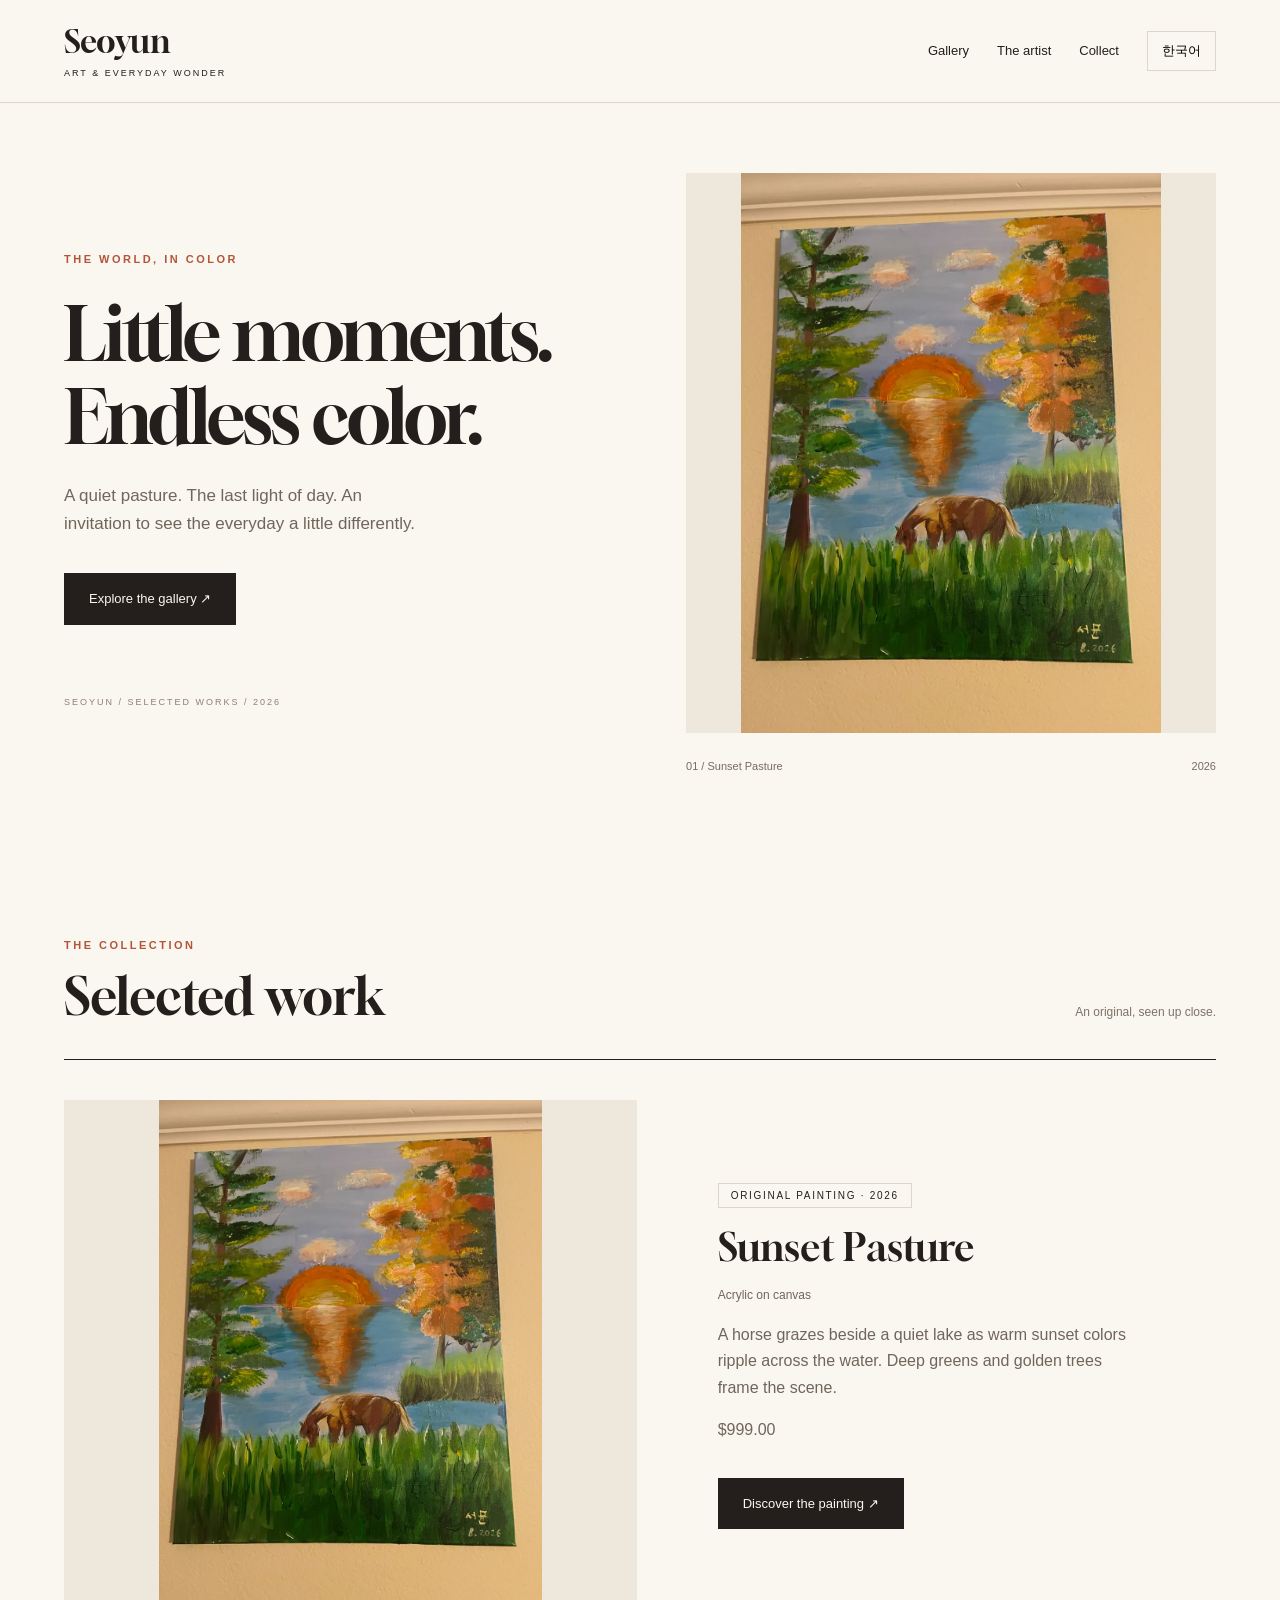
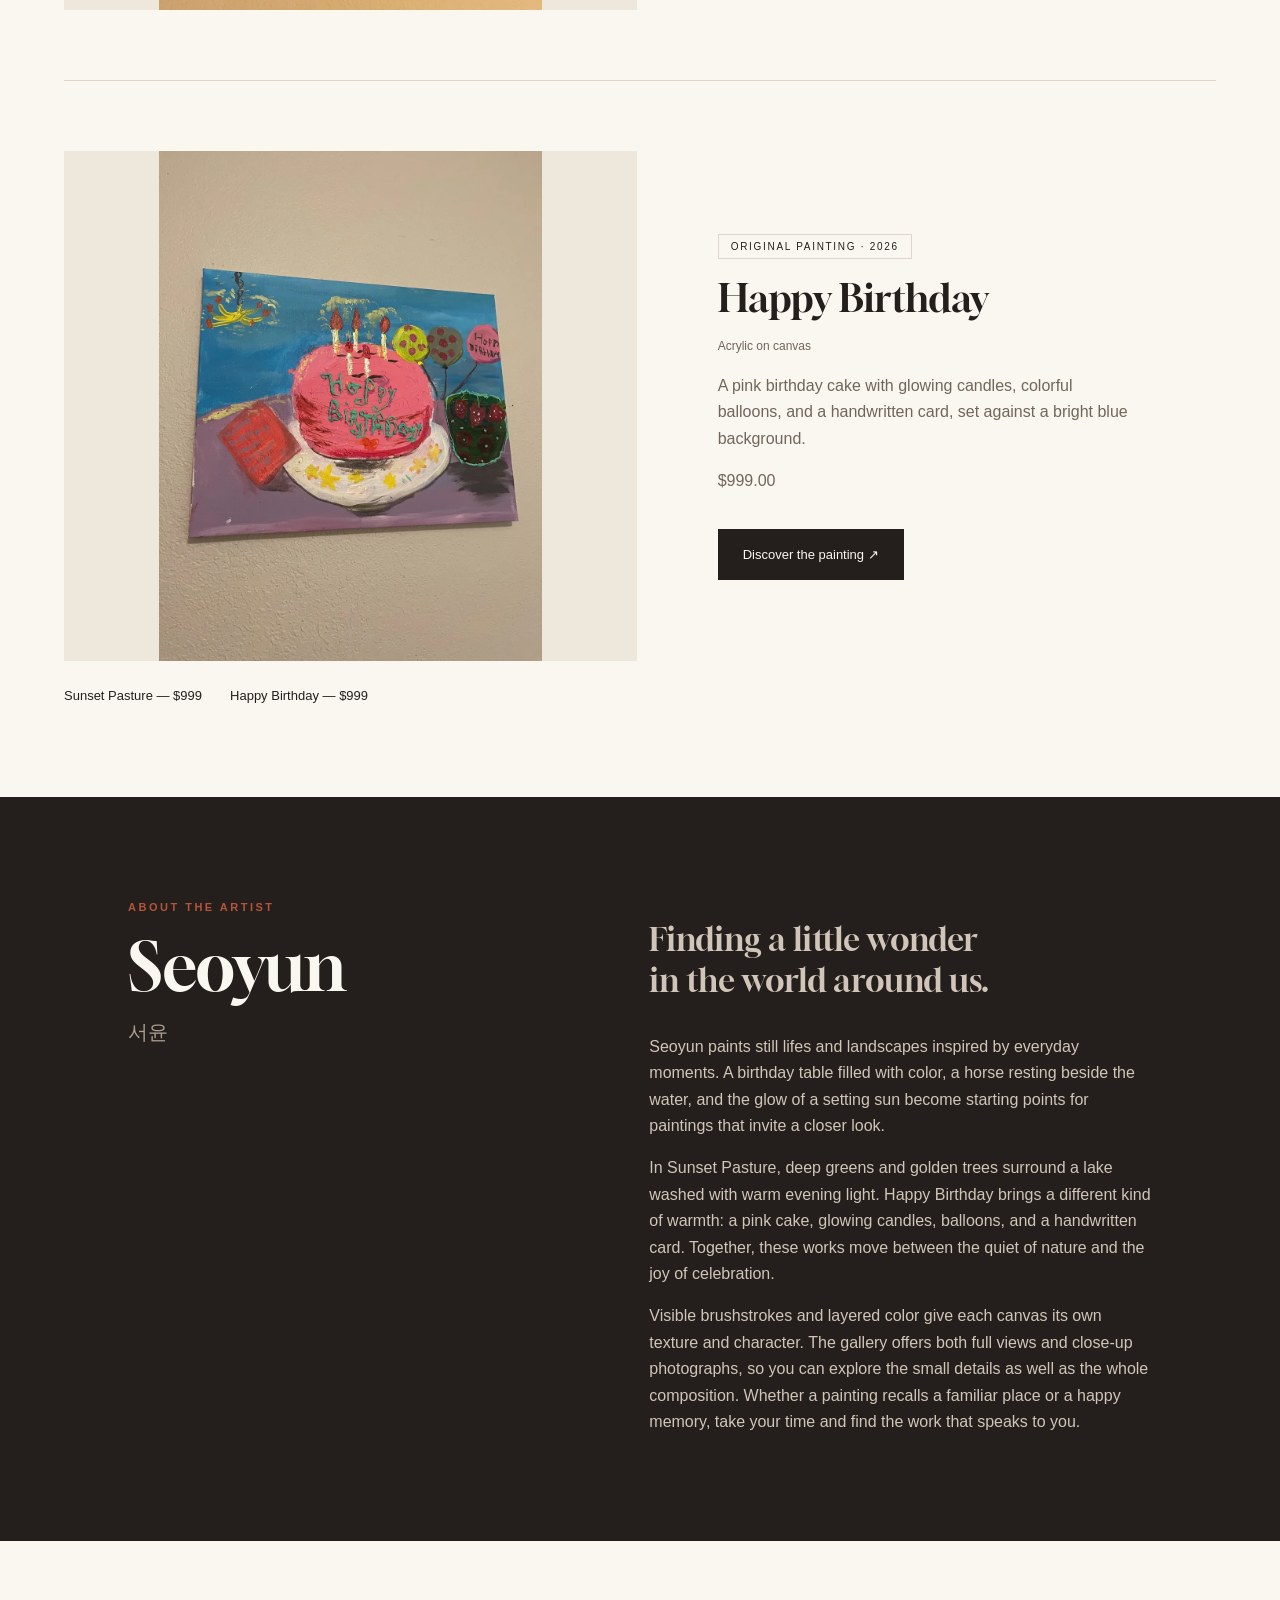
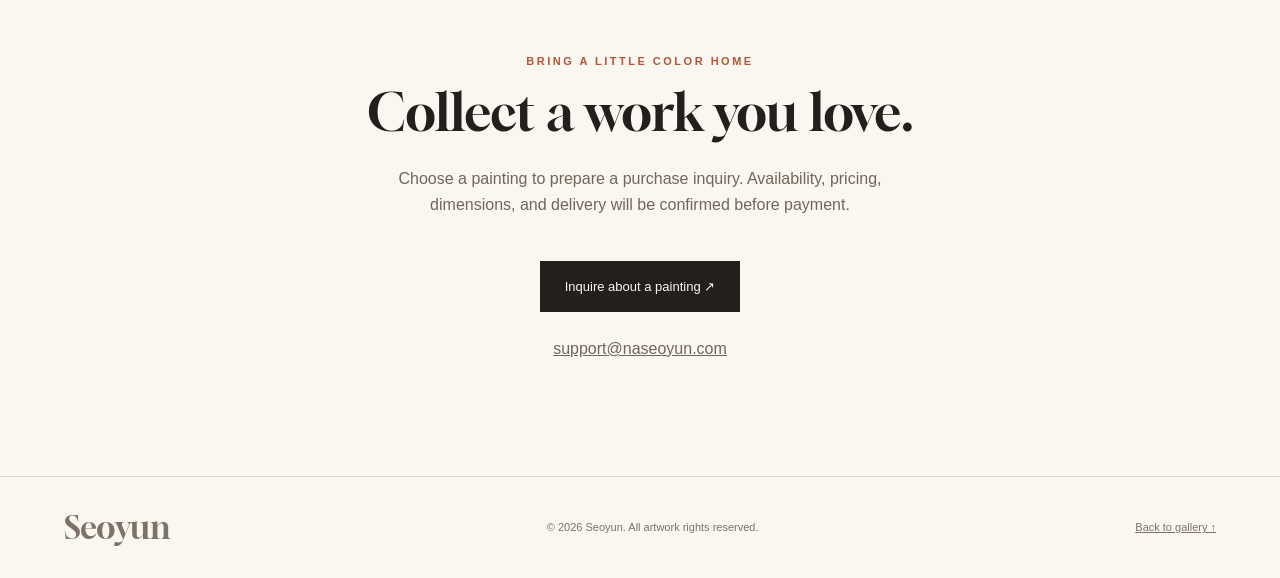
==== commit 7fcc2ca1: "Use Google Fonts Gloock for artist branding and serif headings" ====
--- a/index.html
+++ b/index.html
@@ -1,5 +1,5 @@
 <!doctype html>
-<html lang="en"><head><meta charset="utf-8"><meta name="viewport" content="width=device-width,initial-scale=1"><meta name="description" content="Discover original paintings by Seoyun (서윤): Sunset Pasture and Happy Birthday. Explore colorful landscapes and still lifes, $999 each."><meta name="theme-color" content="#faf6f0"><title>Seoyun Art | Original Paintings by Seoyun</title><link rel="stylesheet" href="style.css"><script src="catalog.js" defer></script><script src="app.js" defer></script><meta name="robots" content="index,follow,max-image-preview:large"><link rel="canonical" href="https://naseoyun.com/"><meta name="author" content="Seoyun"><meta property="og:type" content="website"><meta property="og:site_name" content="Seoyun Art"><meta property="og:title" content="Seoyun Art | Original Paintings by Seoyun"><meta property="og:description" content="Discover original paintings by Seoyun (서윤): Sunset Pasture and Happy Birthday. Explore colorful landscapes and still lifes, $999 each."><meta property="og:url" content="https://naseoyun.com/"><meta property="og:image" content="https://naseoyun.com/assets/KakaoTalk_20261012_001807077_03.webp"><meta property="og:image:alt" content="Original painting by Seoyun"><meta name="twitter:card" content="summary_large_image"><meta name="twitter:title" content="Seoyun Art | Original Paintings by Seoyun"><meta name="twitter:description" content="Discover original paintings by Seoyun (서윤): Sunset Pasture and Happy Birthday. Explore colorful landscapes and still lifes, $999 each."><meta name="twitter:image" content="https://naseoyun.com/assets/KakaoTalk_20261012_001807077_03.webp"><script type="application/ld+json">{"@context":"https://schema.org","@graph":[{"@type":"Person","@id":"https://naseoyun.com/#artist","name":"Seoyun","alternateName":"서윤","url":"https://naseoyun.com/","email":"support@naseoyun.com"},{"@type":"WebSite","@id":"https://naseoyun.com/#website","url":"https://naseoyun.com/","name":"Seoyun Art","inLanguage":["en","ko"]},{"@type":"CollectionPage","url":"https://naseoyun.com/","name":"Seoyun Art | Original Paintings by Seoyun","about":{"@id":"https://naseoyun.com/#artist"},"mainEntity":{"@type":"ItemList","itemListElement":[{"@type":"ListItem","position":1,"url":"https://naseoyun.com/works/sunset-pasture.html","name":"Sunset Pasture"},{"@type":"ListItem","position":2,"url":"https://naseoyun.com/works/happy-birthday.html","name":"Happy Birthday"}]}}]}</script></head>
+<html lang="en"><head><meta charset="utf-8"><meta name="viewport" content="width=device-width,initial-scale=1"><meta name="description" content="Discover original paintings by Seoyun (서윤): Sunset Pasture and Happy Birthday. Explore colorful landscapes and still lifes, $999 each."><meta name="theme-color" content="#faf6f0"><title>Seoyun Art | Original Paintings by Seoyun</title><link rel="stylesheet" href="style.css"><script src="catalog.js" defer></script><script src="app.js" defer></script><meta name="robots" content="index,follow,max-image-preview:large"><link rel="canonical" href="https://naseoyun.com/"><meta name="author" content="Seoyun"><meta property="og:type" content="website"><meta property="og:site_name" content="Seoyun Art"><meta property="og:title" content="Seoyun Art | Original Paintings by Seoyun"><meta property="og:description" content="Discover original paintings by Seoyun (서윤): Sunset Pasture and Happy Birthday. Explore colorful landscapes and still lifes, $999 each."><meta property="og:url" content="https://naseoyun.com/"><meta property="og:image" content="https://naseoyun.com/assets/KakaoTalk_20261012_001807077_03.webp"><meta property="og:image:alt" content="Original painting by Seoyun"><meta name="twitter:card" content="summary_large_image"><meta name="twitter:title" content="Seoyun Art | Original Paintings by Seoyun"><meta name="twitter:description" content="Discover original paintings by Seoyun (서윤): Sunset Pasture and Happy Birthday. Explore colorful landscapes and still lifes, $999 each."><meta name="twitter:image" content="https://naseoyun.com/assets/KakaoTalk_20261012_001807077_03.webp"><script type="application/ld+json">{"@context":"https://schema.org","@graph":[{"@type":"Person","@id":"https://naseoyun.com/#artist","name":"Seoyun","alternateName":"서윤","url":"https://naseoyun.com/","email":"support@naseoyun.com"},{"@type":"WebSite","@id":"https://naseoyun.com/#website","url":"https://naseoyun.com/","name":"Seoyun Art","inLanguage":["en","ko"]},{"@type":"CollectionPage","url":"https://naseoyun.com/","name":"Seoyun Art | Original Paintings by Seoyun","about":{"@id":"https://naseoyun.com/#artist"},"mainEntity":{"@type":"ItemList","itemListElement":[{"@type":"ListItem","position":1,"url":"https://naseoyun.com/works/sunset-pasture.html","name":"Sunset Pasture"},{"@type":"ListItem","position":2,"url":"https://naseoyun.com/works/happy-birthday.html","name":"Happy Birthday"}]}}]}</script><link rel="preconnect" href="https://fonts.googleapis.com"><link rel="preconnect" href="https://fonts.gstatic.com" crossorigin><link href="https://fonts.googleapis.com/css2?family=Gloock&display=swap" rel="stylesheet"></head>
 <body><header><a class="brand" href="#">Seoyun<span>ART & EVERYDAY WONDER</span></a><nav aria-label="Main navigation"><a href="#gallery">Gallery</a><a href="#about">The artist</a><a href="#collect">Collect</a><button id="language" aria-label="Switch language">한국어</button></nav></header>
 <main><section class="hero"><div class="hero-copy"><p class="eyebrow" data-en="THE WORLD, IN COLOR" data-ko="색으로 담아낸 세상">THE WORLD, IN COLOR</p><h1 data-en="Little moments.<br>Endless color." data-ko="작은 순간들.<br>무한한 색깔.">Little moments.<br>Endless color.</h1><p class="intro" data-en="A quiet pasture. The last light of day. An invitation to see the everyday a little differently." data-ko="고요한 풀밭과 하루의 마지막 빛. 익숙한 풍경을 조금 다르게 바라봅니다.">A quiet pasture. The last light of day. An invitation to see the everyday a little differently.</p><a class="button" href="#gallery" data-en="Explore the gallery ↗" data-ko="작품 둘러보기 ↗">Explore the gallery ↗</a><div class="hero-note">SEOYUN / SELECTED WORKS / 2026</div></div><figure><img src="assets/KakaoTalk_20261012_001807077_03.webp" alt="Seoyun's painting of a horse grazing beside a lake at sunset" fetchpriority="high"><figcaption><span>01 / Sunset Pasture</span><span>2026</span></figcaption></figure></section>
 <section id="gallery" class="section"><div class="section-head"><div><p class="eyebrow" data-en="THE COLLECTION" data-ko="작품 컬렉션">THE COLLECTION</p><h2 data-en="Selected work" data-ko="선별 작품">Selected work</h2></div><span data-en="An original, seen up close." data-ko="원화와 그 세부를 만나보세요.">An original, seen up close.</span></div><div id="works"><article class="work"><a class="art-button" href="works/sunset-pasture.html"><img src="assets/KakaoTalk_20261012_001807077_03.webp" alt="Sunset Pasture — original painting by Seoyun" loading="lazy"></a><div><h3><a href="works/sunset-pasture.html">Sunset Pasture</a></h3><p>A horse grazes beside a quiet lake as warm sunset colors ripple across the water. Deep greens and golden trees frame the scene.</p><p>$999.00 USD</p><a class="button" href="https://buy.stripe.com/8x2eV5cq21Ns91f2CRcQU0a">Buy</a></div></article><article class="work"><a class="art-button" href="works/happy-birthday.html"><img src="assets/happy-birthday.webp" alt="Happy Birthday — original painting by Seoyun" loading="lazy"></a><div><h3><a href="works/happy-birthday.html">Happy Birthday</a></h3><p>A pink birthday cake with glowing candles, colorful balloons, and a handwritten card, set against a bright blue background.</p><p>$999.00 USD</p><a class="button" href="https://buy.stripe.com/8x2eV5cq21Ns91f2CRcQU0a">Buy</a></div></article></div><nav aria-label="Artwork pages" style="margin-top:24px;flex-wrap:wrap"><a href="works/sunset-pasture.html">Sunset Pasture — $999</a><a href="works/happy-birthday.html">Happy Birthday — $999</a></nav></section>
--- a/style.css
+++ b/style.css
@@ -1,3 +1,3 @@
-:root{--paper:#faf6f0;--ink:#241f1c;--accent:#b45539;--line:#ded6ca}*{box-sizing:border-box}html{scroll-behavior:smooth;scroll-padding-top:110px}body{margin:0;background:var(--paper);color:var(--ink);font-family:Arial,sans-serif;line-height:1.65}button,input,textarea,select{font:inherit}a{color:inherit}button,a{touch-action:manipulation}button{cursor:pointer}header{padding:24px 5%;display:flex;justify-content:space-between;align-items:center;border-bottom:1px solid var(--line);position:sticky;top:0;background:#faf6f0f2;z-index:10;backdrop-filter:blur(10px)}.brand{font-family:Georgia,serif;font-size:32px;text-decoration:none;line-height:1.1}.brand span{display:block;font:9px Arial,sans-serif;letter-spacing:2px;margin-top:9px}nav{display:flex;gap:28px;align-items:center;font-size:13px}nav a{text-decoration:none}nav button,#copy{background:transparent;border:1px solid var(--line);padding:8px 14px}a:hover{color:var(--accent)}.hero{max-width:1440px;margin:auto;padding:70px 5% 80px;display:grid;grid-template-columns:1fr 1fr;gap:8%;align-items:center}.eyebrow{font-size:11px;letter-spacing:2.5px;color:var(--accent);font-weight:bold}h1,h2,h3{font-family:Georgia,serif;font-weight:400;line-height:1.12}h1{font-size:clamp(48px,5.8vw,86px);letter-spacing:-3px;margin:24px 0}h2{font-size:clamp(34px,4vw,52px);margin:14px 0 24px}.intro{max-width:360px;color:#70665b;font-size:17px}.button{display:inline-block;background:var(--ink);color:var(--paper);padding:15px 25px;text-decoration:none;border:0;margin-top:18px;font-size:13px}.button:hover{background:var(--accent);color:white}.hero-note{font-size:9px;letter-spacing:2px;margin-top:70px;color:#8e8073}figure{margin:0}figure>img{width:100%;height:560px;object-fit:contain;background:#eee7dc}figcaption{display:flex;justify-content:space-between;font-size:11px;padding-top:15px;color:#766b60}.section{max-width:1440px;margin:auto;padding:70px 5% 90px}.section-head{display:flex;justify-content:space-between;align-items:end;border-bottom:1px solid var(--ink);padding-bottom:10px;margin-bottom:40px}.section-head>span{font-size:12px;color:#7d7266;margin-bottom:26px}.work{display:grid;grid-template-columns:1.15fr 1fr;gap:7%;align-items:center}.art-button{border:0;padding:0;background:#eee7dc;width:100%;display:block}.art-button img{display:block;width:100%;height:510px;object-fit:contain}.work h3{font-size:38px;margin:18px 0}.work p{max-width:420px;color:#70665b}.status{font-size:10px;letter-spacing:1.7px;border:1px solid var(--line);padding:6px 12px}.work .meta{font-size:12px}.about{background:var(--ink);color:var(--paper);padding:90px 10%;display:grid;grid-template-columns:1fr 1.2fr;gap:10%}.about h2{font-size:66px}.about h2 span{display:block;font:20px Arial;margin-top:15px;color:#ab9d8f}.about-lead{font-family:Georgia;font-size:32px;line-height:1.3}.about p:not(.eyebrow){color:#d0c5b8;max-width:550px}.collect{text-align:center;padding-top:100px}.collect>p:not(.eyebrow){max-width:570px;margin:24px auto;color:#70665b}footer{border-top:1px solid var(--line);padding:30px 5%;display:flex;align-items:center;justify-content:space-between;font-size:11px;color:#7d7266}dialog{border:0;background:var(--paper);color:var(--ink);padding:40px;width:min(1000px,94vw);max-height:90vh;overflow:auto}dialog::backdrop{background:#241f1ccb}.close{position:absolute;right:16px;top:8px;border:0;background:transparent;font-size:30px}.detail-grid{display:grid;grid-template-columns:1.2fr 1fr;gap:35px}.detail-main{width:100%;height:480px;object-fit:contain;background:#eee7dc}.thumbs{display:flex;gap:8px;margin-top:10px}.thumbs button{border:1px solid var(--line);padding:0;background:transparent}.thumbs img{width:64px;height:72px;object-fit:cover;display:block}.thumbs button[aria-pressed=true]{outline:2px solid var(--accent)}#inquiry{max-width:620px}label{display:block;font-size:12px;margin-top:15px}input,textarea,select{display:block;width:100%;padding:12px;background:white;border:1px solid var(--line);margin-top:5px;color:var(--ink)}textarea{resize:vertical}.muted{font-size:12px;color:#786d60}#inquiry-result{border-top:1px solid var(--line);margin-top:25px;padding-top:10px}[hidden]{display:none!important}:focus-visible{outline:3px solid var(--accent);outline-offset:4px}@media(max-width:700px){header{padding:18px 5%}.brand{font-size:26px}.brand span{display:none}nav{gap:14px;font-size:11px}nav button{padding:5px 8px}.hero{grid-template-columns:1fr;padding-top:36px;gap:36px}h1{font-size:57px}.hero-note{margin-top:28px}figure>img{height:460px}.section{padding-top:40px}.section-head>span{display:none}.work,.about,.detail-grid{grid-template-columns:1fr}.work{gap:26px}.art-button img{height:430px}.about{padding:60px 6%;gap:15px}.about h2{font-size:48px}.about-lead{font-size:28px}footer{flex-wrap:wrap;gap:15px}dialog{padding:35px 20px}.detail-main{height:360px}}@media(prefers-reduced-motion:reduce){html{scroll-behavior:auto}}
+:root{--paper:#faf6f0;--ink:#241f1c;--accent:#b45539;--line:#ded6ca}*{box-sizing:border-box}html{scroll-behavior:smooth;scroll-padding-top:110px}body{margin:0;background:var(--paper);color:var(--ink);font-family:Arial,sans-serif;line-height:1.65}button,input,textarea,select{font:inherit}a{color:inherit}button,a{touch-action:manipulation}button{cursor:pointer}header{padding:24px 5%;display:flex;justify-content:space-between;align-items:center;border-bottom:1px solid var(--line);position:sticky;top:0;background:#faf6f0f2;z-index:10;backdrop-filter:blur(10px)}.brand{font-family:'Gloock',Georgia,serif;font-size:32px;text-decoration:none;line-height:1.1}.brand span{display:block;font:9px Arial,sans-serif;letter-spacing:2px;margin-top:9px}nav{display:flex;gap:28px;align-items:center;font-size:13px}nav a{text-decoration:none}nav button,#copy{background:transparent;border:1px solid var(--line);padding:8px 14px}a:hover{color:var(--accent)}.hero{max-width:1440px;margin:auto;padding:70px 5% 80px;display:grid;grid-template-columns:1fr 1fr;gap:8%;align-items:center}.eyebrow{font-size:11px;letter-spacing:2.5px;color:var(--accent);font-weight:bold}h1,h2,h3{font-family:'Gloock',Georgia,serif;font-weight:400;line-height:1.12}h1{font-size:clamp(48px,5.8vw,86px);letter-spacing:-3px;margin:24px 0}h2{font-size:clamp(34px,4vw,52px);margin:14px 0 24px}.intro{max-width:360px;color:#70665b;font-size:17px}.button{display:inline-block;background:var(--ink);color:var(--paper);padding:15px 25px;text-decoration:none;border:0;margin-top:18px;font-size:13px}.button:hover{background:var(--accent);color:white}.hero-note{font-size:9px;letter-spacing:2px;margin-top:70px;color:#8e8073}figure{margin:0}figure>img{width:100%;height:560px;object-fit:contain;background:#eee7dc}figcaption{display:flex;justify-content:space-between;font-size:11px;padding-top:15px;color:#766b60}.section{max-width:1440px;margin:auto;padding:70px 5% 90px}.section-head{display:flex;justify-content:space-between;align-items:end;border-bottom:1px solid var(--ink);padding-bottom:10px;margin-bottom:40px}.section-head>span{font-size:12px;color:#7d7266;margin-bottom:26px}.work{display:grid;grid-template-columns:1.15fr 1fr;gap:7%;align-items:center}.art-button{border:0;padding:0;background:#eee7dc;width:100%;display:block}.art-button img{display:block;width:100%;height:510px;object-fit:contain}.work h3{font-size:38px;margin:18px 0}.work p{max-width:420px;color:#70665b}.status{font-size:10px;letter-spacing:1.7px;border:1px solid var(--line);padding:6px 12px}.work .meta{font-size:12px}.about{background:var(--ink);color:var(--paper);padding:90px 10%;display:grid;grid-template-columns:1fr 1.2fr;gap:10%}.about h2{font-size:66px}.about h2 span{display:block;font:20px Arial;margin-top:15px;color:#ab9d8f}.about-lead{font-family:'Gloock',Georgia,serif;font-size:32px;line-height:1.3}.about p:not(.eyebrow){color:#d0c5b8;max-width:550px}.collect{text-align:center;padding-top:100px}.collect>p:not(.eyebrow){max-width:570px;margin:24px auto;color:#70665b}footer{border-top:1px solid var(--line);padding:30px 5%;display:flex;align-items:center;justify-content:space-between;font-size:11px;color:#7d7266}dialog{border:0;background:var(--paper);color:var(--ink);padding:40px;width:min(1000px,94vw);max-height:90vh;overflow:auto}dialog::backdrop{background:#241f1ccb}.close{position:absolute;right:16px;top:8px;border:0;background:transparent;font-size:30px}.detail-grid{display:grid;grid-template-columns:1.2fr 1fr;gap:35px}.detail-main{width:100%;height:480px;object-fit:contain;background:#eee7dc}.thumbs{display:flex;gap:8px;margin-top:10px}.thumbs button{border:1px solid var(--line);padding:0;background:transparent}.thumbs img{width:64px;height:72px;object-fit:cover;display:block}.thumbs button[aria-pressed=true]{outline:2px solid var(--accent)}#inquiry{max-width:620px}label{display:block;font-size:12px;margin-top:15px}input,textarea,select{display:block;width:100%;padding:12px;background:white;border:1px solid var(--line);margin-top:5px;color:var(--ink)}textarea{resize:vertical}.muted{font-size:12px;color:#786d60}#inquiry-result{border-top:1px solid var(--line);margin-top:25px;padding-top:10px}[hidden]{display:none!important}:focus-visible{outline:3px solid var(--accent);outline-offset:4px}@media(max-width:700px){header{padding:18px 5%}.brand{font-size:26px}.brand span{display:none}nav{gap:14px;font-size:11px}nav button{padding:5px 8px}.hero{grid-template-columns:1fr;padding-top:36px;gap:36px}h1{font-size:57px}.hero-note{margin-top:28px}figure>img{height:460px}.section{padding-top:40px}.section-head>span{display:none}.work,.about,.detail-grid{grid-template-columns:1fr}.work{gap:26px}.art-button img{height:430px}.about{padding:60px 6%;gap:15px}.about h2{font-size:48px}.about-lead{font-size:28px}footer{flex-wrap:wrap;gap:15px}dialog{padding:35px 20px}.detail-main{height:360px}}@media(prefers-reduced-motion:reduce){html{scroll-behavior:auto}}
 
 .work + .work{margin-top:70px;padding-top:70px;border-top:1px solid var(--line)}
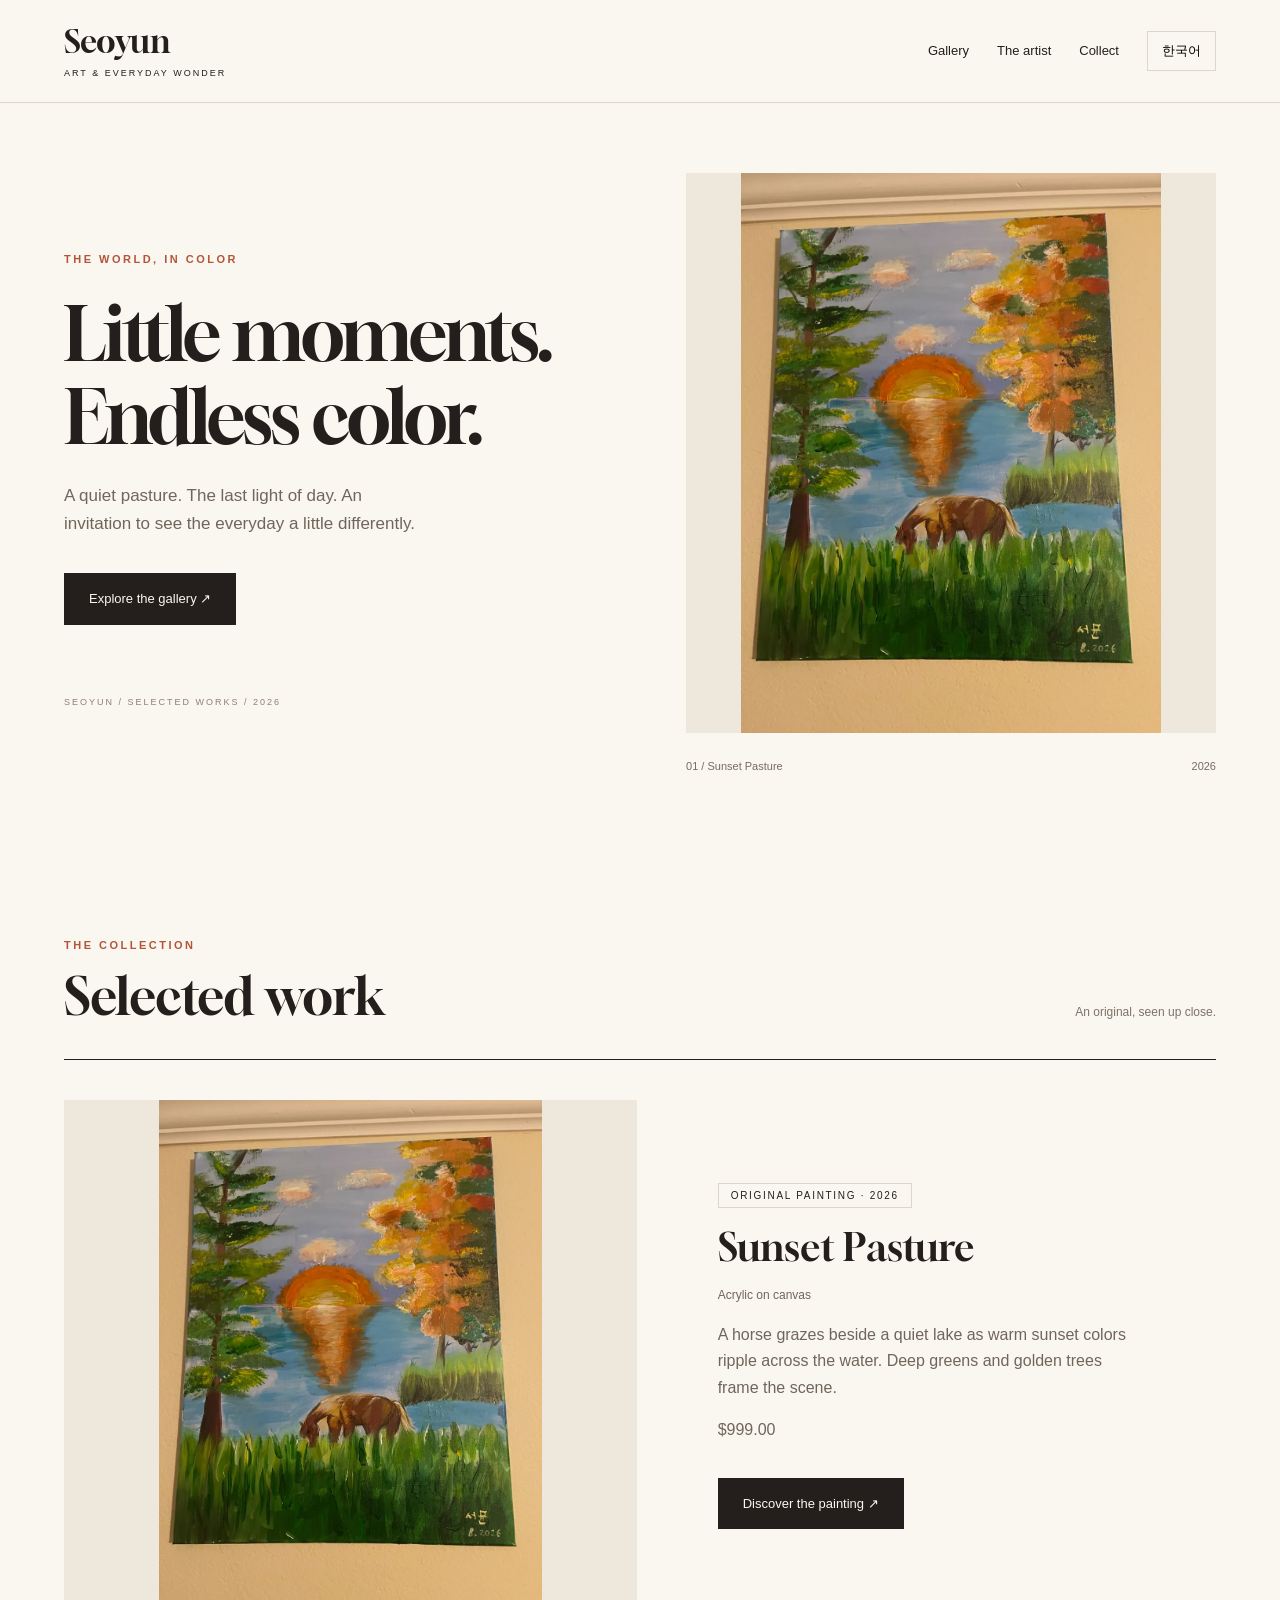
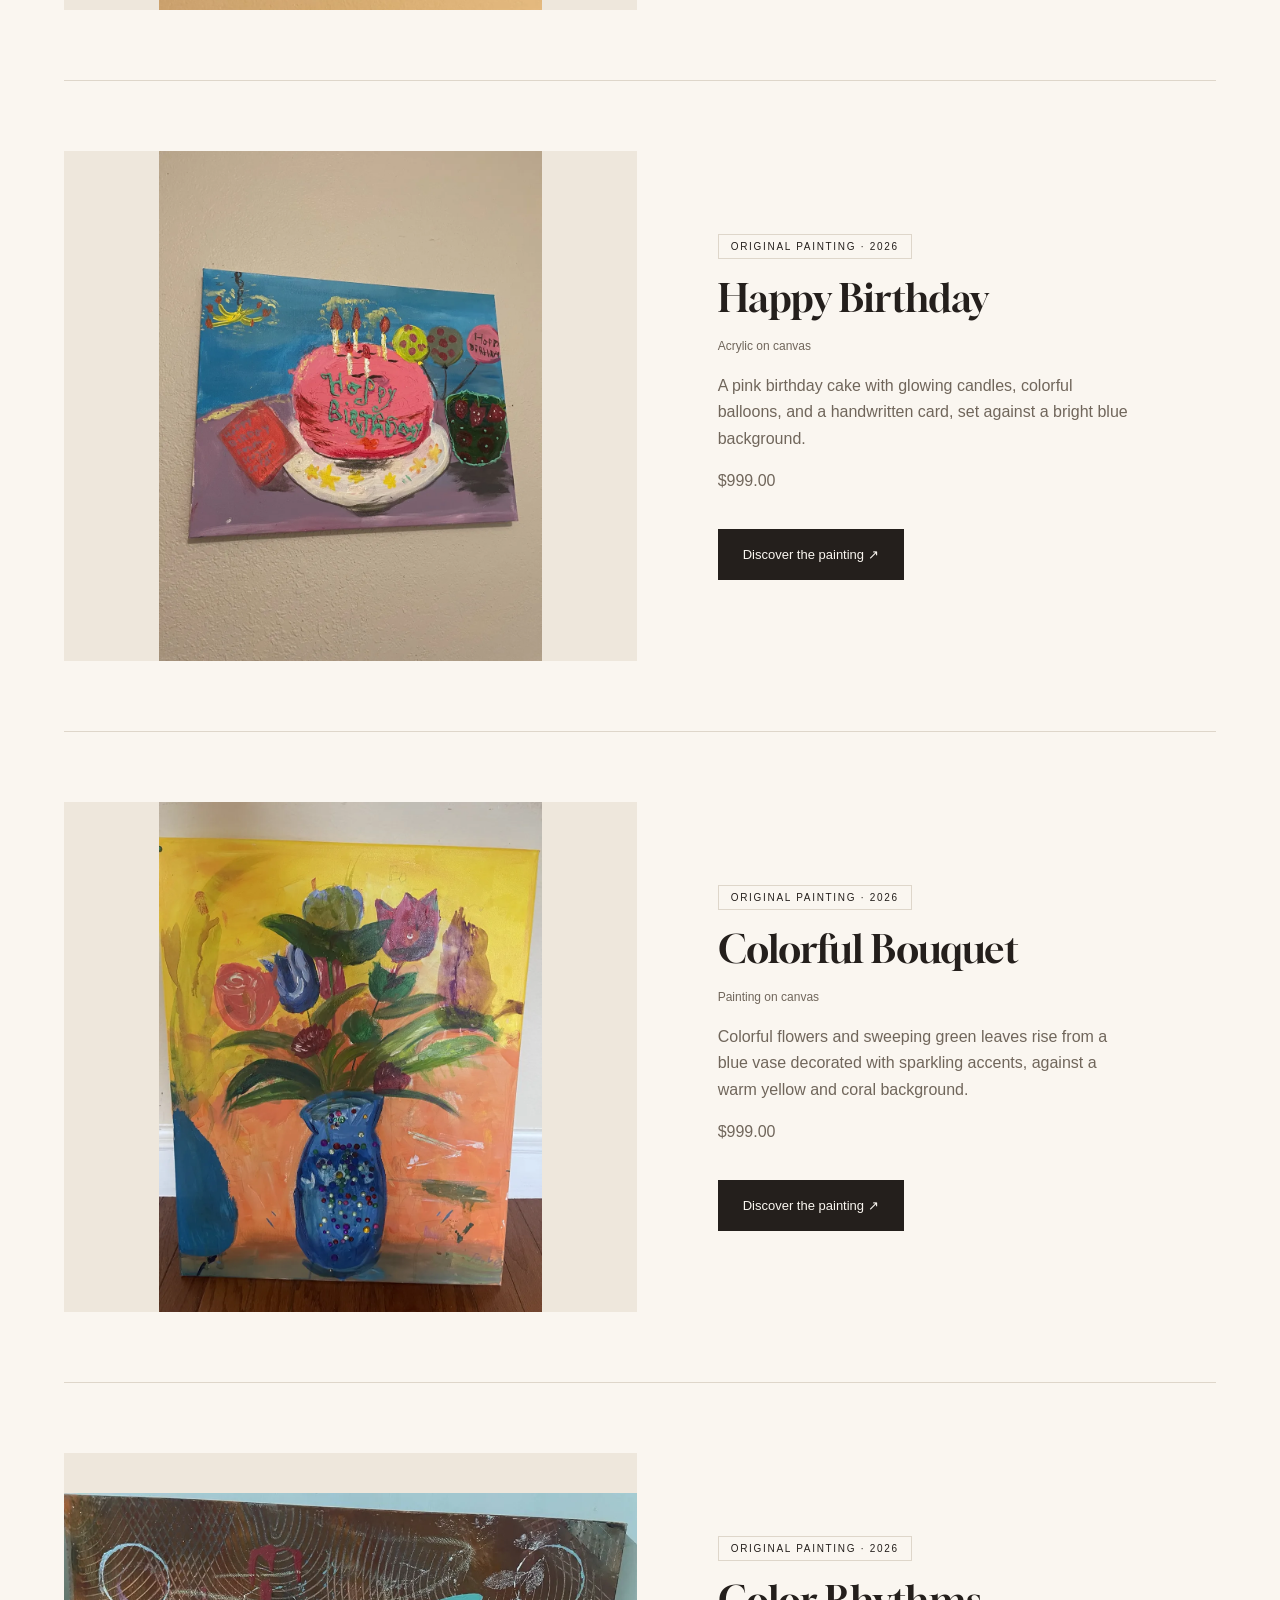
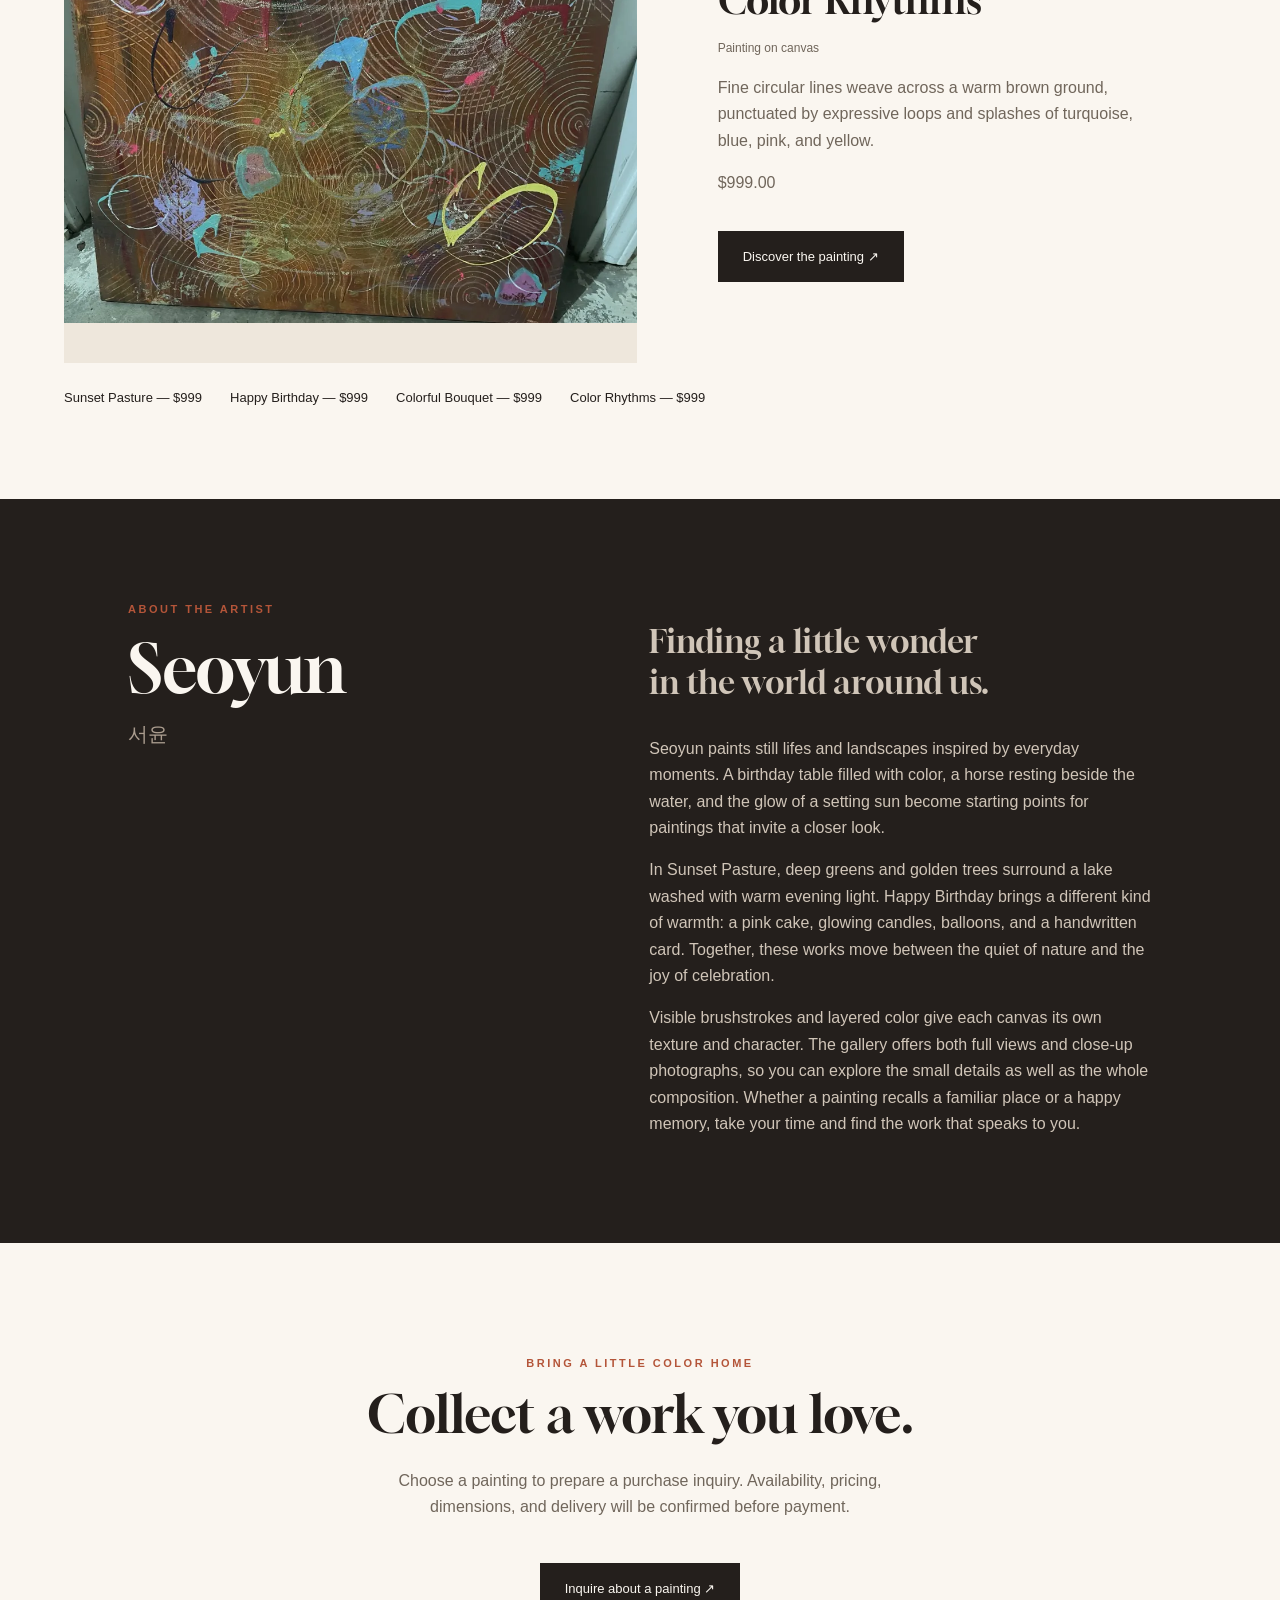
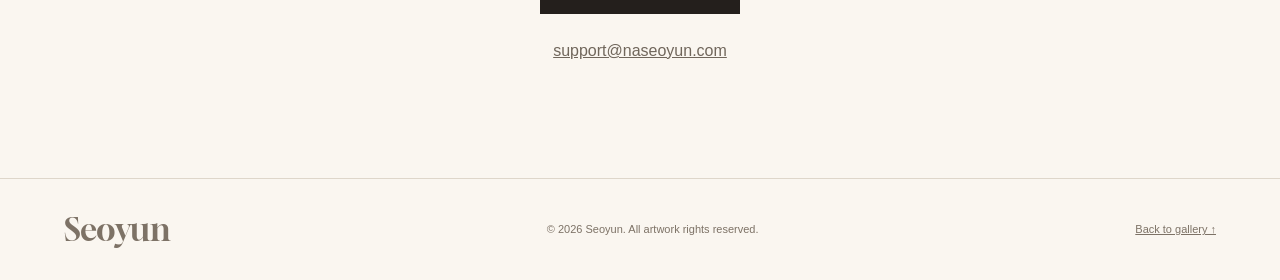
==== commit 44cdbcad: "Add floral and abstract paintings at USD 999 with detail photos and SEO pages" ====
--- a/index.html
+++ b/index.html
@@ -1,8 +1,8 @@
 <!doctype html>
-<html lang="en"><head><meta charset="utf-8"><meta name="viewport" content="width=device-width,initial-scale=1"><meta name="description" content="Discover original paintings by Seoyun (서윤): Sunset Pasture and Happy Birthday. Explore colorful landscapes and still lifes, $999 each."><meta name="theme-color" content="#faf6f0"><title>Seoyun Art | Original Paintings by Seoyun</title><link rel="stylesheet" href="style.css"><script src="catalog.js" defer></script><script src="app.js" defer></script><meta name="robots" content="index,follow,max-image-preview:large"><link rel="canonical" href="https://naseoyun.com/"><meta name="author" content="Seoyun"><meta property="og:type" content="website"><meta property="og:site_name" content="Seoyun Art"><meta property="og:title" content="Seoyun Art | Original Paintings by Seoyun"><meta property="og:description" content="Discover original paintings by Seoyun (서윤): Sunset Pasture and Happy Birthday. Explore colorful landscapes and still lifes, $999 each."><meta property="og:url" content="https://naseoyun.com/"><meta property="og:image" content="https://naseoyun.com/assets/KakaoTalk_20261012_001807077_03.webp"><meta property="og:image:alt" content="Original painting by Seoyun"><meta name="twitter:card" content="summary_large_image"><meta name="twitter:title" content="Seoyun Art | Original Paintings by Seoyun"><meta name="twitter:description" content="Discover original paintings by Seoyun (서윤): Sunset Pasture and Happy Birthday. Explore colorful landscapes and still lifes, $999 each."><meta name="twitter:image" content="https://naseoyun.com/assets/KakaoTalk_20261012_001807077_03.webp"><script type="application/ld+json">{"@context":"https://schema.org","@graph":[{"@type":"Person","@id":"https://naseoyun.com/#artist","name":"Seoyun","alternateName":"서윤","url":"https://naseoyun.com/","email":"support@naseoyun.com"},{"@type":"WebSite","@id":"https://naseoyun.com/#website","url":"https://naseoyun.com/","name":"Seoyun Art","inLanguage":["en","ko"]},{"@type":"CollectionPage","url":"https://naseoyun.com/","name":"Seoyun Art | Original Paintings by Seoyun","about":{"@id":"https://naseoyun.com/#artist"},"mainEntity":{"@type":"ItemList","itemListElement":[{"@type":"ListItem","position":1,"url":"https://naseoyun.com/works/sunset-pasture.html","name":"Sunset Pasture"},{"@type":"ListItem","position":2,"url":"https://naseoyun.com/works/happy-birthday.html","name":"Happy Birthday"}]}}]}</script><link rel="preconnect" href="https://fonts.googleapis.com"><link rel="preconnect" href="https://fonts.gstatic.com" crossorigin><link href="https://fonts.googleapis.com/css2?family=Gloock&display=swap" rel="stylesheet"></head>
+<html lang="en"><head><meta charset="utf-8"><meta name="viewport" content="width=device-width,initial-scale=1"><meta name="description" content="Discover original paintings by Seoyun (서윤): landscapes, floral still lifes, and abstract art. Explore the collection, $999 each."><meta name="theme-color" content="#faf6f0"><title>Seoyun Art | Original Paintings by Seoyun</title><link rel="stylesheet" href="style.css"><script src="catalog.js" defer></script><script src="app.js" defer></script><meta name="robots" content="index,follow,max-image-preview:large"><link rel="canonical" href="https://naseoyun.com/"><meta name="author" content="Seoyun"><meta property="og:type" content="website"><meta property="og:site_name" content="Seoyun Art"><meta property="og:title" content="Seoyun Art | Original Paintings by Seoyun"><meta property="og:description" content="Discover original paintings by Seoyun (서윤): landscapes, floral still lifes, and abstract art. Explore the collection, $999 each."><meta property="og:url" content="https://naseoyun.com/"><meta property="og:image" content="https://naseoyun.com/assets/KakaoTalk_20261012_001807077_03.webp"><meta property="og:image:alt" content="Original painting by Seoyun"><meta name="twitter:card" content="summary_large_image"><meta name="twitter:title" content="Seoyun Art | Original Paintings by Seoyun"><meta name="twitter:description" content="Discover original paintings by Seoyun (서윤): landscapes, floral still lifes, and abstract art. Explore the collection, $999 each."><meta name="twitter:image" content="https://naseoyun.com/assets/KakaoTalk_20261012_001807077_03.webp"><script type="application/ld+json">{"@context": "https://schema.org", "@graph": [{"@type": "Person", "@id": "https://naseoyun.com/#artist", "name": "Seoyun", "alternateName": "\uc11c\uc724", "url": "https://naseoyun.com/", "email": "support@naseoyun.com"}, {"@type": "WebSite", "@id": "https://naseoyun.com/#website", "url": "https://naseoyun.com/", "name": "Seoyun Art", "inLanguage": ["en", "ko"]}, {"@type": "CollectionPage", "url": "https://naseoyun.com/", "name": "Seoyun Art | Original Paintings by Seoyun", "about": {"@id": "https://naseoyun.com/#artist"}, "mainEntity": {"@type": "ItemList", "itemListElement": [{"@type": "ListItem", "position": 1, "url": "https://naseoyun.com/works/sunset-pasture.html", "name": "Sunset Pasture"}, {"@type": "ListItem", "position": 2, "url": "https://naseoyun.com/works/happy-birthday.html", "name": "Happy Birthday"}, {"@type": "ListItem", "position": 3, "url": "https://naseoyun.com/works/colorful-bouquet.html", "name": "Colorful Bouquet"}, {"@type": "ListItem", "position": 4, "url": "https://naseoyun.com/works/color-rhythms.html", "name": "Color Rhythms"}]}}]}</script><link rel="preconnect" href="https://fonts.googleapis.com"><link rel="preconnect" href="https://fonts.gstatic.com" crossorigin><link href="https://fonts.googleapis.com/css2?family=Gloock&display=swap" rel="stylesheet"></head>
 <body><header><a class="brand" href="#">Seoyun<span>ART & EVERYDAY WONDER</span></a><nav aria-label="Main navigation"><a href="#gallery">Gallery</a><a href="#about">The artist</a><a href="#collect">Collect</a><button id="language" aria-label="Switch language">한국어</button></nav></header>
 <main><section class="hero"><div class="hero-copy"><p class="eyebrow" data-en="THE WORLD, IN COLOR" data-ko="색으로 담아낸 세상">THE WORLD, IN COLOR</p><h1 data-en="Little moments.<br>Endless color." data-ko="작은 순간들.<br>무한한 색깔.">Little moments.<br>Endless color.</h1><p class="intro" data-en="A quiet pasture. The last light of day. An invitation to see the everyday a little differently." data-ko="고요한 풀밭과 하루의 마지막 빛. 익숙한 풍경을 조금 다르게 바라봅니다.">A quiet pasture. The last light of day. An invitation to see the everyday a little differently.</p><a class="button" href="#gallery" data-en="Explore the gallery ↗" data-ko="작품 둘러보기 ↗">Explore the gallery ↗</a><div class="hero-note">SEOYUN / SELECTED WORKS / 2026</div></div><figure><img src="assets/KakaoTalk_20261012_001807077_03.webp" alt="Seoyun's painting of a horse grazing beside a lake at sunset" fetchpriority="high"><figcaption><span>01 / Sunset Pasture</span><span>2026</span></figcaption></figure></section>
-<section id="gallery" class="section"><div class="section-head"><div><p class="eyebrow" data-en="THE COLLECTION" data-ko="작품 컬렉션">THE COLLECTION</p><h2 data-en="Selected work" data-ko="선별 작품">Selected work</h2></div><span data-en="An original, seen up close." data-ko="원화와 그 세부를 만나보세요.">An original, seen up close.</span></div><div id="works"><article class="work"><a class="art-button" href="works/sunset-pasture.html"><img src="assets/KakaoTalk_20261012_001807077_03.webp" alt="Sunset Pasture — original painting by Seoyun" loading="lazy"></a><div><h3><a href="works/sunset-pasture.html">Sunset Pasture</a></h3><p>A horse grazes beside a quiet lake as warm sunset colors ripple across the water. Deep greens and golden trees frame the scene.</p><p>$999.00 USD</p><a class="button" href="https://buy.stripe.com/8x2eV5cq21Ns91f2CRcQU0a">Buy</a></div></article><article class="work"><a class="art-button" href="works/happy-birthday.html"><img src="assets/happy-birthday.webp" alt="Happy Birthday — original painting by Seoyun" loading="lazy"></a><div><h3><a href="works/happy-birthday.html">Happy Birthday</a></h3><p>A pink birthday cake with glowing candles, colorful balloons, and a handwritten card, set against a bright blue background.</p><p>$999.00 USD</p><a class="button" href="https://buy.stripe.com/8x2eV5cq21Ns91f2CRcQU0a">Buy</a></div></article></div><nav aria-label="Artwork pages" style="margin-top:24px;flex-wrap:wrap"><a href="works/sunset-pasture.html">Sunset Pasture — $999</a><a href="works/happy-birthday.html">Happy Birthday — $999</a></nav></section>
+<section id="gallery" class="section"><div class="section-head"><div><p class="eyebrow" data-en="THE COLLECTION" data-ko="작품 컬렉션">THE COLLECTION</p><h2 data-en="Selected work" data-ko="선별 작품">Selected work</h2></div><span data-en="An original, seen up close." data-ko="원화와 그 세부를 만나보세요.">An original, seen up close.</span></div><div id="works"><article class="work"><a class="art-button" href="works/sunset-pasture.html"><img src="assets/KakaoTalk_20261012_001807077_03.webp" alt="Sunset Pasture — original painting by Seoyun" loading="lazy"></a><div><h3><a href="works/sunset-pasture.html">Sunset Pasture</a></h3><p>A horse grazes beside a quiet lake as warm sunset colors ripple across the water. Deep greens and golden trees frame the scene.</p><p>$999.00 USD</p><a class="button" href="https://buy.stripe.com/8x2eV5cq21Ns91f2CRcQU0a">Buy</a></div></article><article class="work"><a class="art-button" href="works/happy-birthday.html"><img src="assets/happy-birthday.webp" alt="Happy Birthday — original painting by Seoyun" loading="lazy"></a><div><h3><a href="works/happy-birthday.html">Happy Birthday</a></h3><p>A pink birthday cake with glowing candles, colorful balloons, and a handwritten card, set against a bright blue background.</p><p>$999.00 USD</p><a class="button" href="https://buy.stripe.com/8x2eV5cq21Ns91f2CRcQU0a">Buy</a></div></article><article class="work"><a class="art-button" href="works/colorful-bouquet.html"><img src="assets/art-7602.webp" alt="Colorful Bouquet — original painting by Seoyun" loading="lazy"></a><div><h3><a href="works/colorful-bouquet.html">Colorful Bouquet</a></h3><p>Colorful flowers and sweeping green leaves rise from a blue vase decorated with sparkling accents, against a warm yellow and coral background.</p><p>$999.00 USD</p><a class="button" href="https://buy.stripe.com/8x2eV5cq21Ns91f2CRcQU0a">Buy</a></div></article><article class="work"><a class="art-button" href="works/color-rhythms.html"><img src="assets/art-7604.webp" alt="Color Rhythms — original painting by Seoyun" loading="lazy"></a><div><h3><a href="works/color-rhythms.html">Color Rhythms</a></h3><p>Fine circular lines weave across a warm brown ground, punctuated by expressive loops and splashes of turquoise, blue, pink, and yellow.</p><p>$999.00 USD</p><a class="button" href="https://buy.stripe.com/8x2eV5cq21Ns91f2CRcQU0a">Buy</a></div></article></div><nav aria-label="Artwork pages" style="margin-top:24px;flex-wrap:wrap"><a href="works/sunset-pasture.html">Sunset Pasture — $999</a><a href="works/happy-birthday.html">Happy Birthday — $999</a><a href="works/colorful-bouquet.html">Colorful Bouquet — $999</a><a href="works/color-rhythms.html">Color Rhythms — $999</a></nav></section>
 <section id="about" class="about"><div><p class="eyebrow" data-en="ABOUT THE ARTIST" data-ko="작가 소개">ABOUT THE ARTIST</p><h2>Seoyun<span>서윤</span></h2></div><div><p class="about-lead" data-en="Finding a little wonder<br>in the world around us." data-ko="우리 곁의 세상에서<br>작은 경이로움을 찾습니다.">Finding a little wonder<br>in the world around us.</p><p data-en="Seoyun paints still lifes and landscapes inspired by everyday moments. A birthday table filled with color, a horse resting beside the water, and the glow of a setting sun become starting points for paintings that invite a closer look." data-ko="서윤은 일상의 순간에서 영감을 받아 정물과 풍경을 그립니다. 색으로 가득한 생일 테이블, 물가의 말, 저무는 해의 빛처럼 익숙한 장면이 작품의 시작점이 됩니다. 평범한 풍경 속 작은 아름다움을 천천히 들여다보게 하는 그림을 소개합니다.">Seoyun paints still lifes and landscapes inspired by everyday moments. A birthday table filled with color, a horse resting beside the water, and the glow of a setting sun become starting points for paintings that invite a closer look.</p><p data-en="In Sunset Pasture, deep greens and golden trees surround a lake washed with warm evening light. Happy Birthday brings a different kind of warmth: a pink cake, glowing candles, balloons, and a handwritten card. Together, these works move between the quiet of nature and the joy of celebration." data-ko="〈노을의 초원〉에서는 짙은 초록과 황금빛 나무 사이로 따뜻한 저녁빛이 호수에 번집니다. 〈생일 축하〉에서는 분홍색 케이크와 촛불, 풍선, 손글씨 카드가 또 다른 온기를 전합니다. 두 작품은 자연의 고요함과 축하의 즐거움을 서로 다른 색으로 담아냅니다.">In Sunset Pasture, deep greens and golden trees surround a lake washed with warm evening light. Happy Birthday brings a different kind of warmth: a pink cake, glowing candles, balloons, and a handwritten card. Together, these works move between the quiet of nature and the joy of celebration.</p><p data-en="Visible brushstrokes and layered color give each canvas its own texture and character. The gallery offers both full views and close-up photographs, so you can explore the small details as well as the whole composition. Whether a painting recalls a familiar place or a happy memory, take your time and find the work that speaks to you." data-ko="눈에 보이는 붓 자국과 겹겹의 색은 캔버스마다 고유한 질감과 표정을 만듭니다. 이 갤러리에서는 작품의 전체 모습과 세부 사진을 함께 살펴볼 수 있습니다. 익숙한 장소나 행복한 기억을 떠올리게 하는 그림이 있다면, 천천히 감상하며 마음에 닿는 작품을 만나보세요.">Visible brushstrokes and layered color give each canvas its own texture and character. The gallery offers both full views and close-up photographs, so you can explore the small details as well as the whole composition. Whether a painting recalls a familiar place or a happy memory, take your time and find the work that speaks to you.</p></div></section>
 <section id="collect" class="section collect"><p class="eyebrow" data-en="BRING A LITTLE COLOR HOME" data-ko="공간에 색을 더해보세요">BRING A LITTLE COLOR HOME</p><h2 data-en="Collect a work you love." data-ko="마음에 드는 작품을 소장하세요.">Collect a work you love.</h2><p data-en="Choose a painting to prepare a purchase inquiry. Availability, pricing, dimensions, and delivery will be confirmed before payment." data-ko="작품을 선택해 구매 문의를 작성하세요. 결제 전 판매 가능 여부, 가격, 크기, 배송을 확인합니다.">Choose a painting to prepare a purchase inquiry. Availability, pricing, dimensions, and delivery will be confirmed before payment.</p><button class="button" id="inquire" data-en="Inquire about a painting ↗" data-ko="작품 구매 문의 ↗">Inquire about a painting ↗</button><p><a href="mailto:support@naseoyun.com">support@naseoyun.com</a></p></section></main>
 <footer><a class="brand" href="#">Seoyun</a><p>© <span id="year"></span> Seoyun. All artwork rights reserved.</p><a href="#gallery">Back to gallery ↑</a></footer>
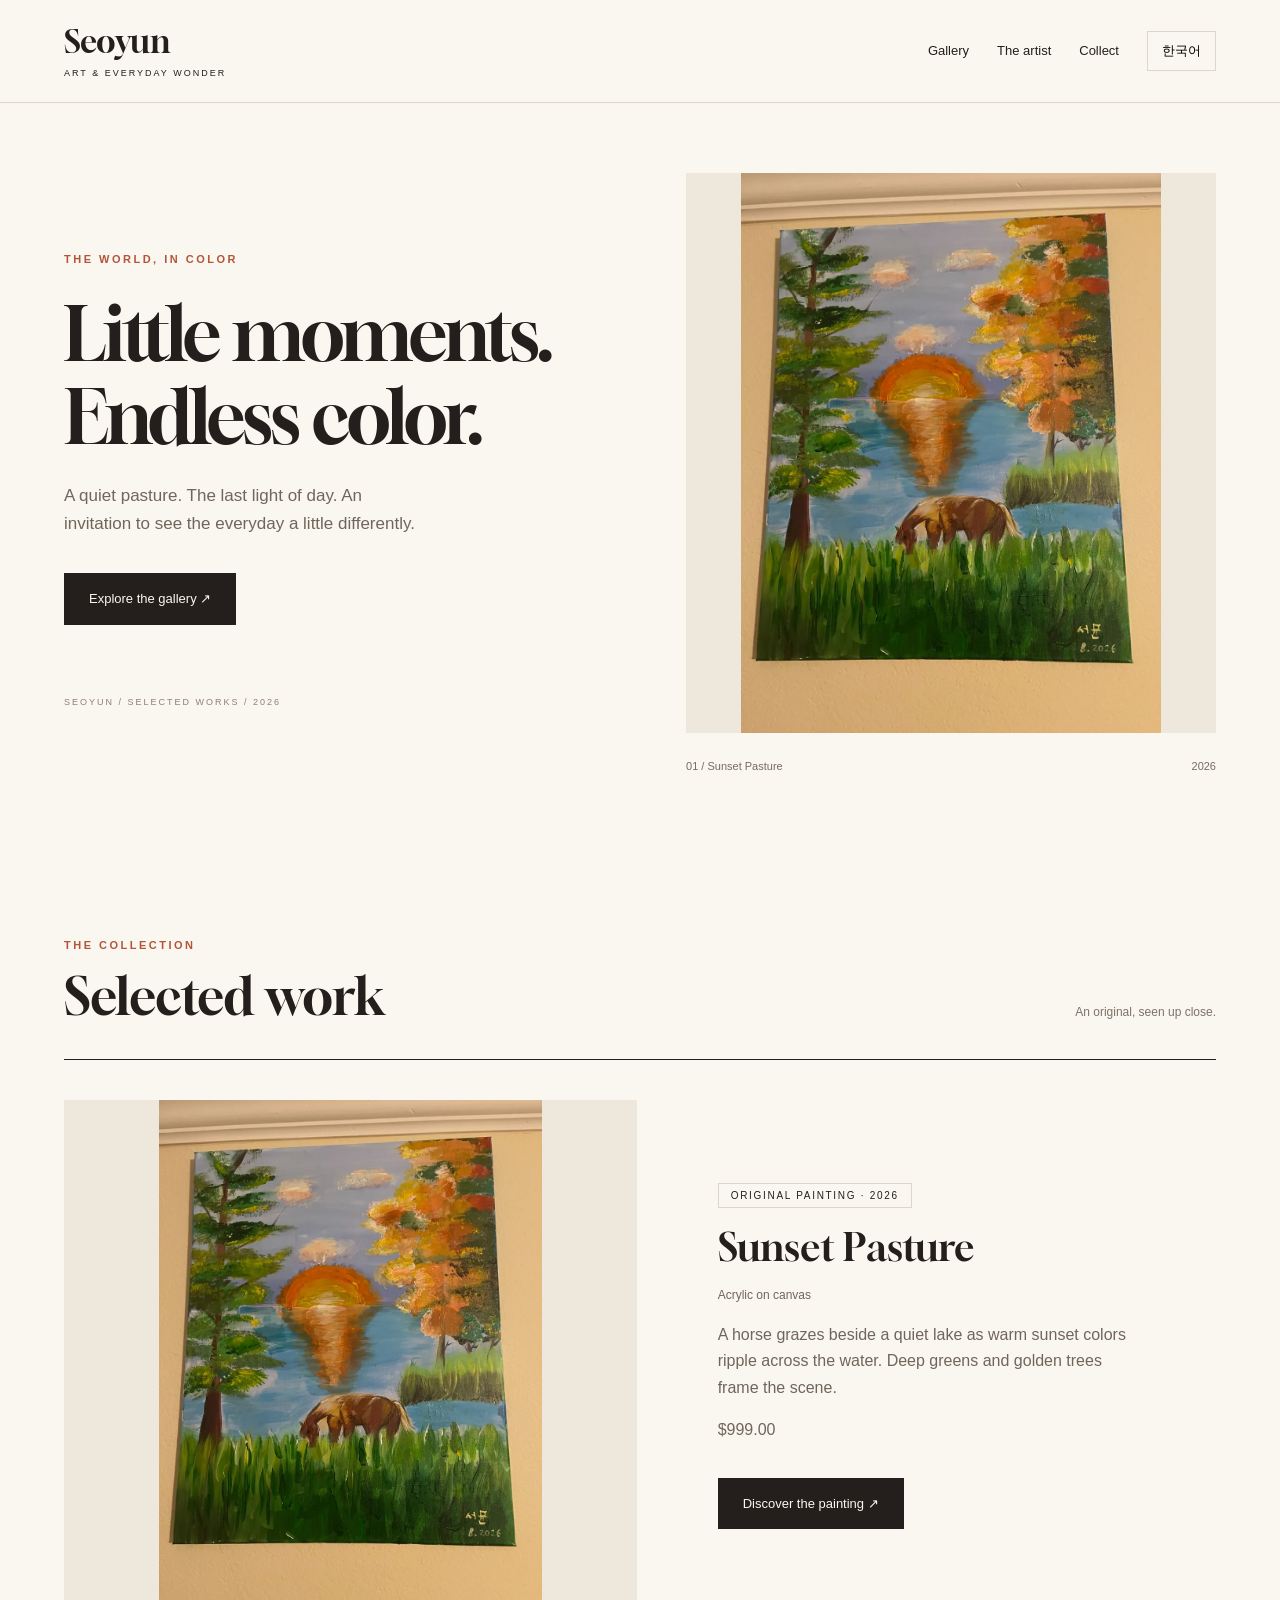
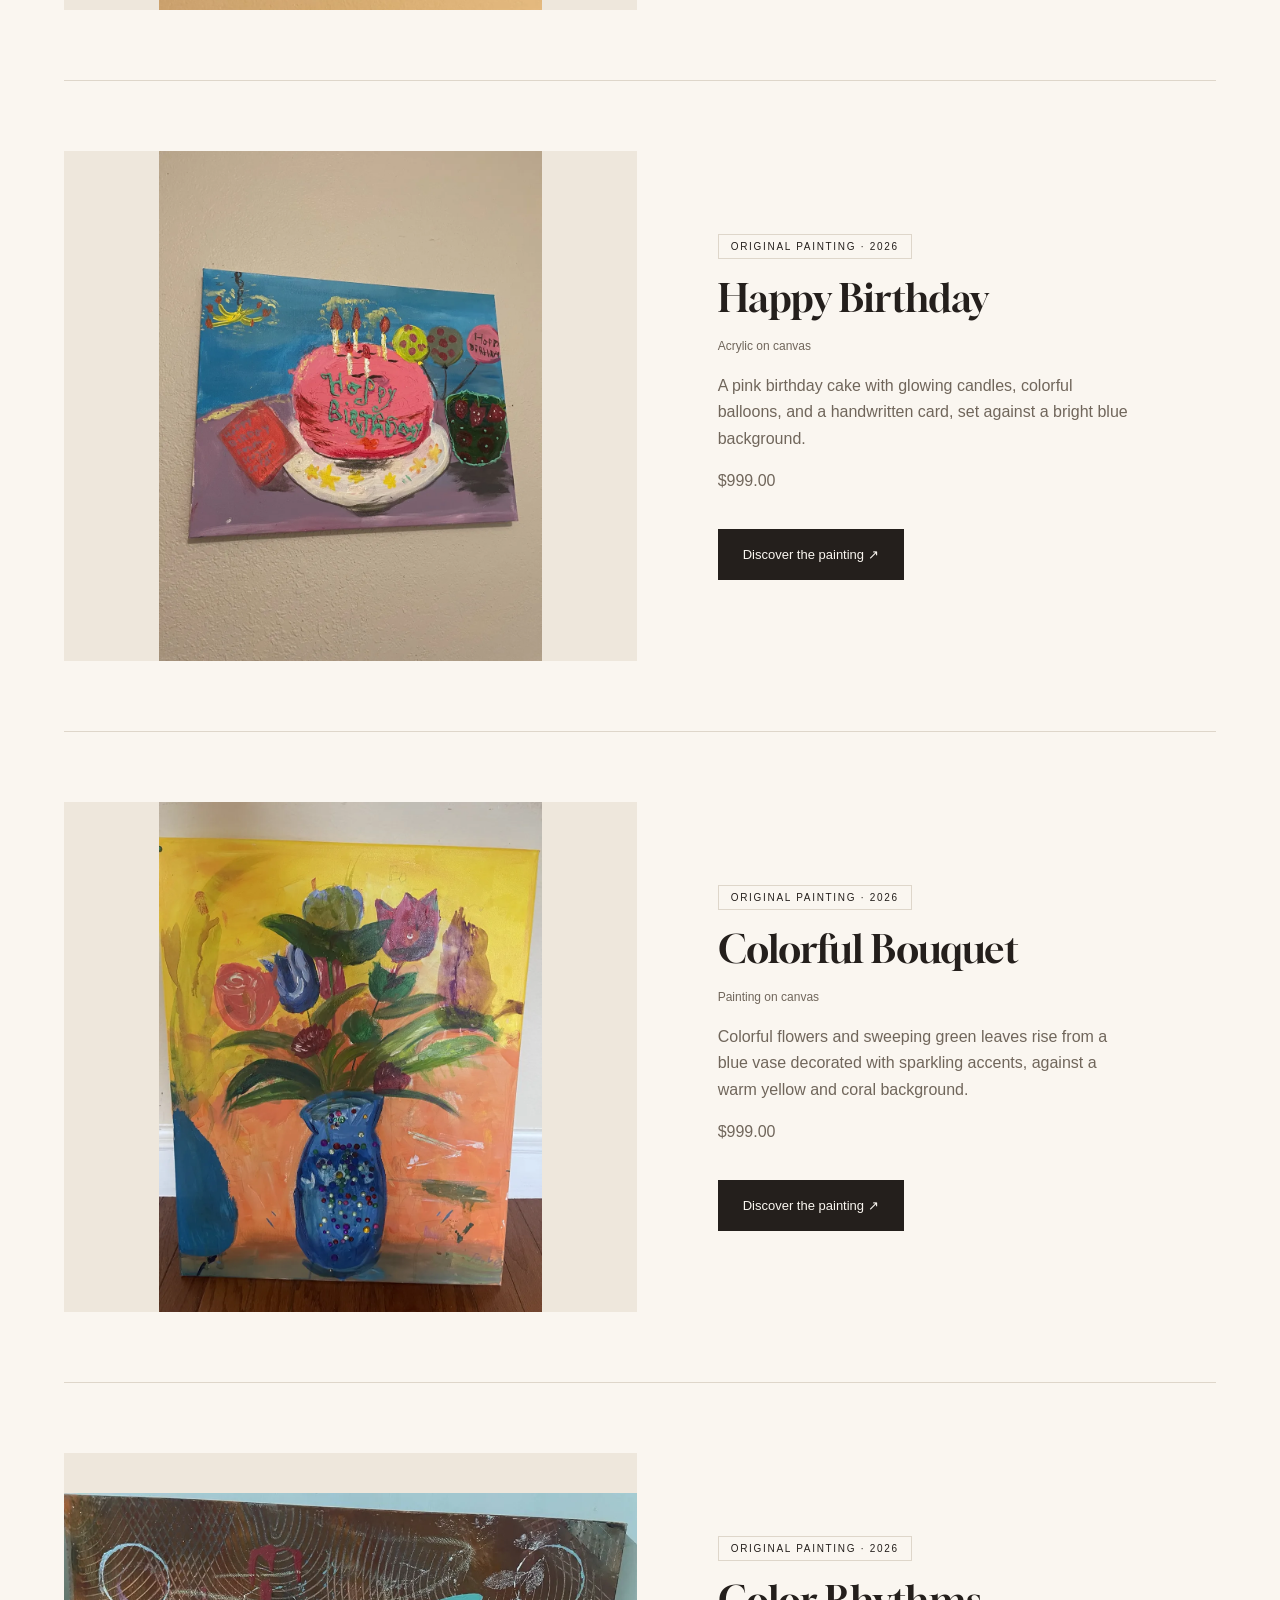
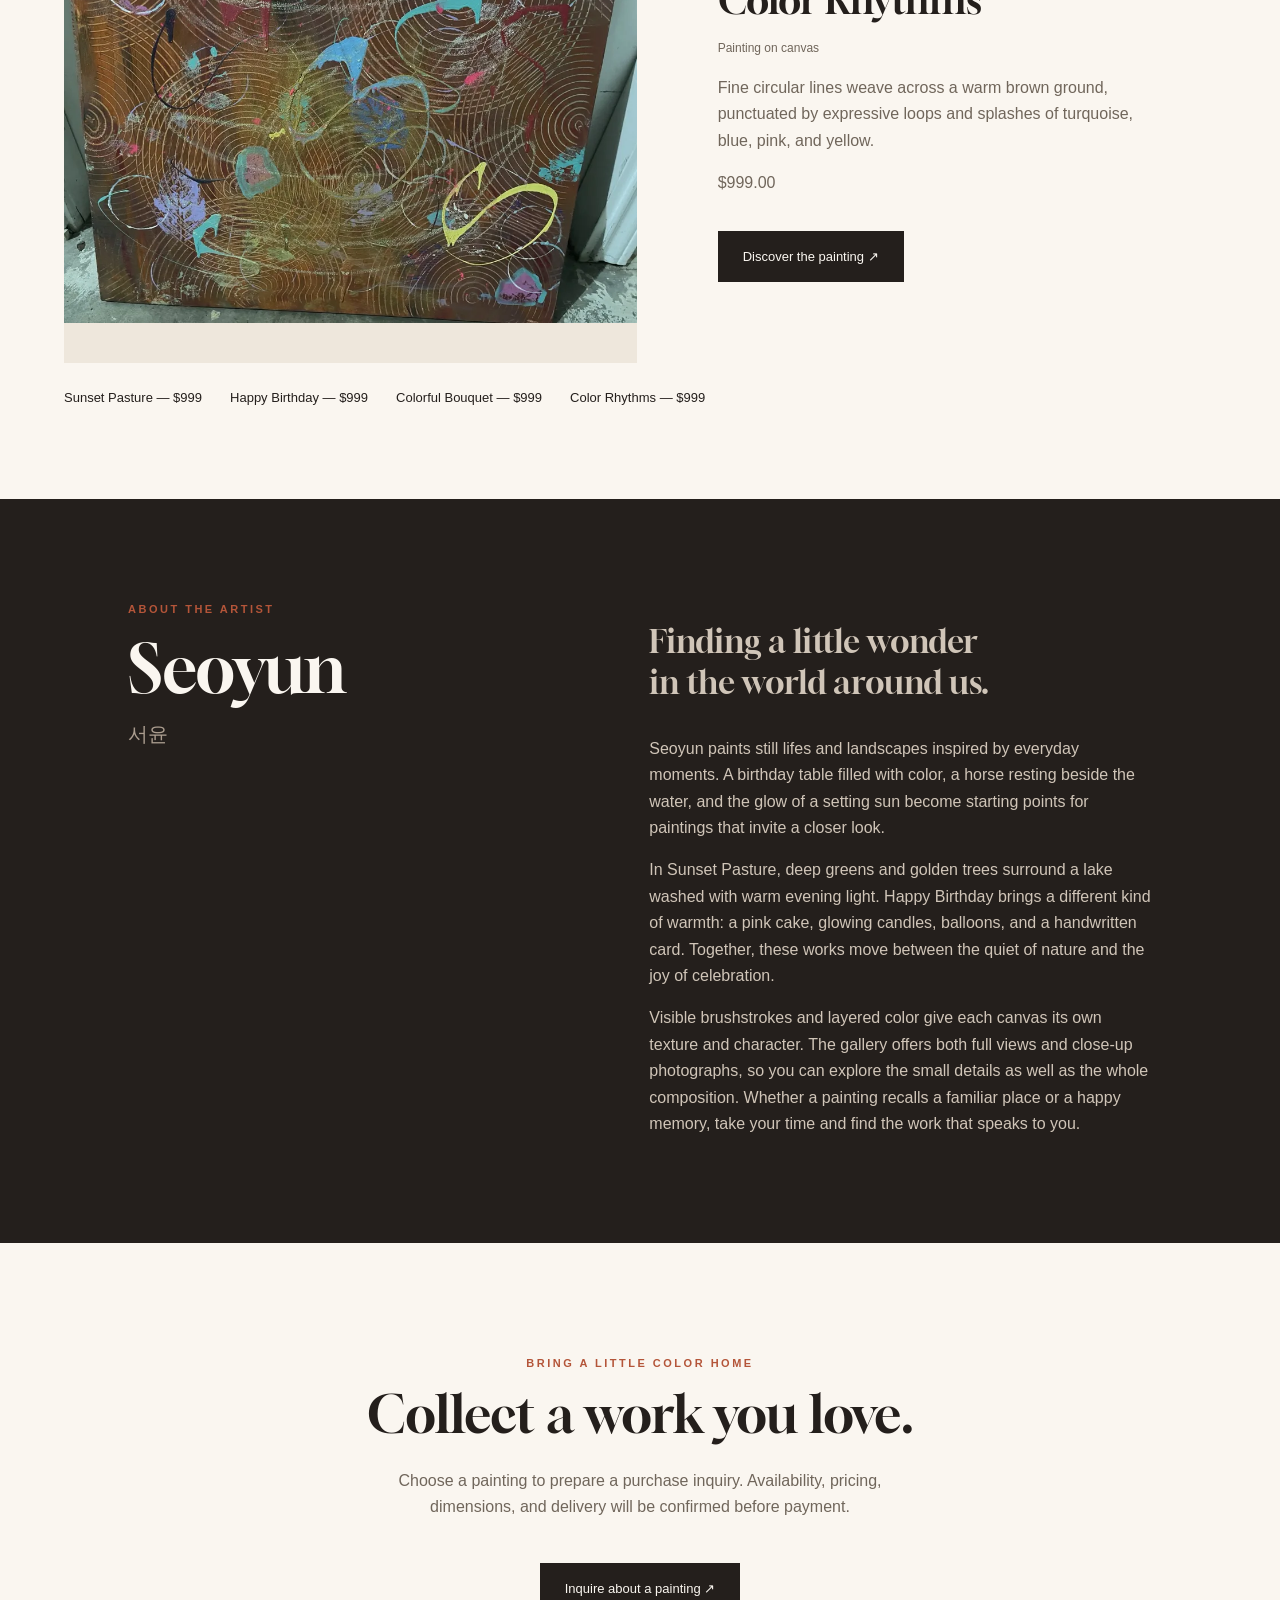
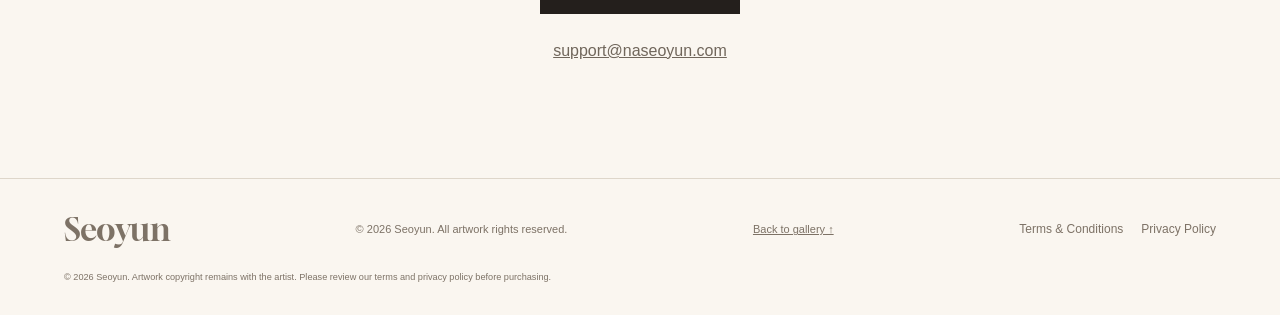
==== commit 3d932388: "Add Terms and Privacy Policy dated March 1 2026 with sitewide legal footer" ====
--- a/index.html
+++ b/index.html
@@ -5,7 +5,7 @@
 <section id="gallery" class="section"><div class="section-head"><div><p class="eyebrow" data-en="THE COLLECTION" data-ko="작품 컬렉션">THE COLLECTION</p><h2 data-en="Selected work" data-ko="선별 작품">Selected work</h2></div><span data-en="An original, seen up close." data-ko="원화와 그 세부를 만나보세요.">An original, seen up close.</span></div><div id="works"><article class="work"><a class="art-button" href="works/sunset-pasture.html"><img src="assets/KakaoTalk_20261012_001807077_03.webp" alt="Sunset Pasture — original painting by Seoyun" loading="lazy"></a><div><h3><a href="works/sunset-pasture.html">Sunset Pasture</a></h3><p>A horse grazes beside a quiet lake as warm sunset colors ripple across the water. Deep greens and golden trees frame the scene.</p><p>$999.00 USD</p><a class="button" href="https://buy.stripe.com/8x2eV5cq21Ns91f2CRcQU0a">Buy</a></div></article><article class="work"><a class="art-button" href="works/happy-birthday.html"><img src="assets/happy-birthday.webp" alt="Happy Birthday — original painting by Seoyun" loading="lazy"></a><div><h3><a href="works/happy-birthday.html">Happy Birthday</a></h3><p>A pink birthday cake with glowing candles, colorful balloons, and a handwritten card, set against a bright blue background.</p><p>$999.00 USD</p><a class="button" href="https://buy.stripe.com/8x2eV5cq21Ns91f2CRcQU0a">Buy</a></div></article><article class="work"><a class="art-button" href="works/colorful-bouquet.html"><img src="assets/art-7602.webp" alt="Colorful Bouquet — original painting by Seoyun" loading="lazy"></a><div><h3><a href="works/colorful-bouquet.html">Colorful Bouquet</a></h3><p>Colorful flowers and sweeping green leaves rise from a blue vase decorated with sparkling accents, against a warm yellow and coral background.</p><p>$999.00 USD</p><a class="button" href="https://buy.stripe.com/8x2eV5cq21Ns91f2CRcQU0a">Buy</a></div></article><article class="work"><a class="art-button" href="works/color-rhythms.html"><img src="assets/art-7604.webp" alt="Color Rhythms — original painting by Seoyun" loading="lazy"></a><div><h3><a href="works/color-rhythms.html">Color Rhythms</a></h3><p>Fine circular lines weave across a warm brown ground, punctuated by expressive loops and splashes of turquoise, blue, pink, and yellow.</p><p>$999.00 USD</p><a class="button" href="https://buy.stripe.com/8x2eV5cq21Ns91f2CRcQU0a">Buy</a></div></article></div><nav aria-label="Artwork pages" style="margin-top:24px;flex-wrap:wrap"><a href="works/sunset-pasture.html">Sunset Pasture — $999</a><a href="works/happy-birthday.html">Happy Birthday — $999</a><a href="works/colorful-bouquet.html">Colorful Bouquet — $999</a><a href="works/color-rhythms.html">Color Rhythms — $999</a></nav></section>
 <section id="about" class="about"><div><p class="eyebrow" data-en="ABOUT THE ARTIST" data-ko="작가 소개">ABOUT THE ARTIST</p><h2>Seoyun<span>서윤</span></h2></div><div><p class="about-lead" data-en="Finding a little wonder<br>in the world around us." data-ko="우리 곁의 세상에서<br>작은 경이로움을 찾습니다.">Finding a little wonder<br>in the world around us.</p><p data-en="Seoyun paints still lifes and landscapes inspired by everyday moments. A birthday table filled with color, a horse resting beside the water, and the glow of a setting sun become starting points for paintings that invite a closer look." data-ko="서윤은 일상의 순간에서 영감을 받아 정물과 풍경을 그립니다. 색으로 가득한 생일 테이블, 물가의 말, 저무는 해의 빛처럼 익숙한 장면이 작품의 시작점이 됩니다. 평범한 풍경 속 작은 아름다움을 천천히 들여다보게 하는 그림을 소개합니다.">Seoyun paints still lifes and landscapes inspired by everyday moments. A birthday table filled with color, a horse resting beside the water, and the glow of a setting sun become starting points for paintings that invite a closer look.</p><p data-en="In Sunset Pasture, deep greens and golden trees surround a lake washed with warm evening light. Happy Birthday brings a different kind of warmth: a pink cake, glowing candles, balloons, and a handwritten card. Together, these works move between the quiet of nature and the joy of celebration." data-ko="〈노을의 초원〉에서는 짙은 초록과 황금빛 나무 사이로 따뜻한 저녁빛이 호수에 번집니다. 〈생일 축하〉에서는 분홍색 케이크와 촛불, 풍선, 손글씨 카드가 또 다른 온기를 전합니다. 두 작품은 자연의 고요함과 축하의 즐거움을 서로 다른 색으로 담아냅니다.">In Sunset Pasture, deep greens and golden trees surround a lake washed with warm evening light. Happy Birthday brings a different kind of warmth: a pink cake, glowing candles, balloons, and a handwritten card. Together, these works move between the quiet of nature and the joy of celebration.</p><p data-en="Visible brushstrokes and layered color give each canvas its own texture and character. The gallery offers both full views and close-up photographs, so you can explore the small details as well as the whole composition. Whether a painting recalls a familiar place or a happy memory, take your time and find the work that speaks to you." data-ko="눈에 보이는 붓 자국과 겹겹의 색은 캔버스마다 고유한 질감과 표정을 만듭니다. 이 갤러리에서는 작품의 전체 모습과 세부 사진을 함께 살펴볼 수 있습니다. 익숙한 장소나 행복한 기억을 떠올리게 하는 그림이 있다면, 천천히 감상하며 마음에 닿는 작품을 만나보세요.">Visible brushstrokes and layered color give each canvas its own texture and character. The gallery offers both full views and close-up photographs, so you can explore the small details as well as the whole composition. Whether a painting recalls a familiar place or a happy memory, take your time and find the work that speaks to you.</p></div></section>
 <section id="collect" class="section collect"><p class="eyebrow" data-en="BRING A LITTLE COLOR HOME" data-ko="공간에 색을 더해보세요">BRING A LITTLE COLOR HOME</p><h2 data-en="Collect a work you love." data-ko="마음에 드는 작품을 소장하세요.">Collect a work you love.</h2><p data-en="Choose a painting to prepare a purchase inquiry. Availability, pricing, dimensions, and delivery will be confirmed before payment." data-ko="작품을 선택해 구매 문의를 작성하세요. 결제 전 판매 가능 여부, 가격, 크기, 배송을 확인합니다.">Choose a painting to prepare a purchase inquiry. Availability, pricing, dimensions, and delivery will be confirmed before payment.</p><button class="button" id="inquire" data-en="Inquire about a painting ↗" data-ko="작품 구매 문의 ↗">Inquire about a painting ↗</button><p><a href="mailto:support@naseoyun.com">support@naseoyun.com</a></p></section></main>
-<footer><a class="brand" href="#">Seoyun</a><p>© <span id="year"></span> Seoyun. All artwork rights reserved.</p><a href="#gallery">Back to gallery ↑</a></footer>
+<footer><a class="brand" href="#">Seoyun</a><p>© <span id="year"></span> Seoyun. All artwork rights reserved.</p><a href="#gallery">Back to gallery ↑</a><nav aria-label="Legal"><a href="terms.html">Terms &amp; Conditions</a><a href="privacy.html">Privacy Policy</a></nav><small>© 2026 Seoyun. Artwork copyright remains with the artist. Please review our terms and privacy policy before purchasing.</small></footer>
 <dialog id="detail"><button class="close" aria-label="Close artwork details">×</button><div id="detail-content"></div></dialog>
-<dialog id="inquiry"><button class="close" aria-label="Close purchase inquiry">×</button><p class="eyebrow">PURCHASE INQUIRY</p><h2 data-en="Let's talk art." data-ko="작품 구매 문의">Let's talk art.</h2><form id="inquiry-form"><label>Artwork / 작품<select name="artwork" id="artwork-select"></select></label><label>Name / 이름<input name="name" autocomplete="name" required maxlength="100"></label><label>Email / 이메일<input name="email" type="email" autocomplete="email" required maxlength="254"></label><label>Message / 문의 내용<textarea name="message" rows="4" required maxlength="3000">I'd like to know the price, dimensions, and delivery options for this painting.</textarea></label><p id="contact-note" class="muted"></p><button class="button" type="submit">Prepare inquiry / 문의 작성</button><div id="inquiry-result" hidden><label>Your inquiry / 작성된 문의<textarea id="inquiry-text" rows="7" readonly></textarea></label><button type="button" id="copy">Copy inquiry / 문의 복사</button><a id="email-link" class="button" hidden>Open email / 이메일 보내기</a><p id="copy-status" role="status"></p></div></form></dialog>
+<dialog id="inquiry"><button class="close" aria-label="Close purchase inquiry">×</button><p class="eyebrow">PURCHASE INQUIRY</p><h2 data-en="Let's talk art." data-ko="작품 구매 문의">Let's talk art.</h2><form id="inquiry-form"><label>Artwork / 작품<select name="artwork" id="artwork-select"></select></label><label>Name / 이름<input name="name" autocomplete="name" required maxlength="100"></label><label>Email / 이메일<input name="email" type="email" autocomplete="email" required maxlength="254"></label><label>Message / 문의 내용<textarea name="message" rows="4" required maxlength="3000">I'd like to know the price, dimensions, and delivery options for this painting.</textarea></label><p id="contact-note" class="muted"></p><p class="muted">See our <a href="privacy.html">Privacy Policy</a> for how inquiries are handled.</p><button class="button" type="submit">Prepare inquiry / 문의 작성</button><div id="inquiry-result" hidden><label>Your inquiry / 작성된 문의<textarea id="inquiry-text" rows="7" readonly></textarea></label><button type="button" id="copy">Copy inquiry / 문의 복사</button><a id="email-link" class="button" hidden>Open email / 이메일 보내기</a><p id="copy-status" role="status"></p></div></form></dialog>
 </body></html>
--- a/style.css
+++ b/style.css
@@ -1,3 +1,5 @@
 :root{--paper:#faf6f0;--ink:#241f1c;--accent:#b45539;--line:#ded6ca}*{box-sizing:border-box}html{scroll-behavior:smooth;scroll-padding-top:110px}body{margin:0;background:var(--paper);color:var(--ink);font-family:Arial,sans-serif;line-height:1.65}button,input,textarea,select{font:inherit}a{color:inherit}button,a{touch-action:manipulation}button{cursor:pointer}header{padding:24px 5%;display:flex;justify-content:space-between;align-items:center;border-bottom:1px solid var(--line);position:sticky;top:0;background:#faf6f0f2;z-index:10;backdrop-filter:blur(10px)}.brand{font-family:'Gloock',Georgia,serif;font-size:32px;text-decoration:none;line-height:1.1}.brand span{display:block;font:9px Arial,sans-serif;letter-spacing:2px;margin-top:9px}nav{display:flex;gap:28px;align-items:center;font-size:13px}nav a{text-decoration:none}nav button,#copy{background:transparent;border:1px solid var(--line);padding:8px 14px}a:hover{color:var(--accent)}.hero{max-width:1440px;margin:auto;padding:70px 5% 80px;display:grid;grid-template-columns:1fr 1fr;gap:8%;align-items:center}.eyebrow{font-size:11px;letter-spacing:2.5px;color:var(--accent);font-weight:bold}h1,h2,h3{font-family:'Gloock',Georgia,serif;font-weight:400;line-height:1.12}h1{font-size:clamp(48px,5.8vw,86px);letter-spacing:-3px;margin:24px 0}h2{font-size:clamp(34px,4vw,52px);margin:14px 0 24px}.intro{max-width:360px;color:#70665b;font-size:17px}.button{display:inline-block;background:var(--ink);color:var(--paper);padding:15px 25px;text-decoration:none;border:0;margin-top:18px;font-size:13px}.button:hover{background:var(--accent);color:white}.hero-note{font-size:9px;letter-spacing:2px;margin-top:70px;color:#8e8073}figure{margin:0}figure>img{width:100%;height:560px;object-fit:contain;background:#eee7dc}figcaption{display:flex;justify-content:space-between;font-size:11px;padding-top:15px;color:#766b60}.section{max-width:1440px;margin:auto;padding:70px 5% 90px}.section-head{display:flex;justify-content:space-between;align-items:end;border-bottom:1px solid var(--ink);padding-bottom:10px;margin-bottom:40px}.section-head>span{font-size:12px;color:#7d7266;margin-bottom:26px}.work{display:grid;grid-template-columns:1.15fr 1fr;gap:7%;align-items:center}.art-button{border:0;padding:0;background:#eee7dc;width:100%;display:block}.art-button img{display:block;width:100%;height:510px;object-fit:contain}.work h3{font-size:38px;margin:18px 0}.work p{max-width:420px;color:#70665b}.status{font-size:10px;letter-spacing:1.7px;border:1px solid var(--line);padding:6px 12px}.work .meta{font-size:12px}.about{background:var(--ink);color:var(--paper);padding:90px 10%;display:grid;grid-template-columns:1fr 1.2fr;gap:10%}.about h2{font-size:66px}.about h2 span{display:block;font:20px Arial;margin-top:15px;color:#ab9d8f}.about-lead{font-family:'Gloock',Georgia,serif;font-size:32px;line-height:1.3}.about p:not(.eyebrow){color:#d0c5b8;max-width:550px}.collect{text-align:center;padding-top:100px}.collect>p:not(.eyebrow){max-width:570px;margin:24px auto;color:#70665b}footer{border-top:1px solid var(--line);padding:30px 5%;display:flex;align-items:center;justify-content:space-between;font-size:11px;color:#7d7266}dialog{border:0;background:var(--paper);color:var(--ink);padding:40px;width:min(1000px,94vw);max-height:90vh;overflow:auto}dialog::backdrop{background:#241f1ccb}.close{position:absolute;right:16px;top:8px;border:0;background:transparent;font-size:30px}.detail-grid{display:grid;grid-template-columns:1.2fr 1fr;gap:35px}.detail-main{width:100%;height:480px;object-fit:contain;background:#eee7dc}.thumbs{display:flex;gap:8px;margin-top:10px}.thumbs button{border:1px solid var(--line);padding:0;background:transparent}.thumbs img{width:64px;height:72px;object-fit:cover;display:block}.thumbs button[aria-pressed=true]{outline:2px solid var(--accent)}#inquiry{max-width:620px}label{display:block;font-size:12px;margin-top:15px}input,textarea,select{display:block;width:100%;padding:12px;background:white;border:1px solid var(--line);margin-top:5px;color:var(--ink)}textarea{resize:vertical}.muted{font-size:12px;color:#786d60}#inquiry-result{border-top:1px solid var(--line);margin-top:25px;padding-top:10px}[hidden]{display:none!important}:focus-visible{outline:3px solid var(--accent);outline-offset:4px}@media(max-width:700px){header{padding:18px 5%}.brand{font-size:26px}.brand span{display:none}nav{gap:14px;font-size:11px}nav button{padding:5px 8px}.hero{grid-template-columns:1fr;padding-top:36px;gap:36px}h1{font-size:57px}.hero-note{margin-top:28px}figure>img{height:460px}.section{padding-top:40px}.section-head>span{display:none}.work,.about,.detail-grid{grid-template-columns:1fr}.work{gap:26px}.art-button img{height:430px}.about{padding:60px 6%;gap:15px}.about h2{font-size:48px}.about-lead{font-size:28px}footer{flex-wrap:wrap;gap:15px}dialog{padding:35px 20px}.detail-main{height:360px}}@media(prefers-reduced-motion:reduce){html{scroll-behavior:auto}}
 
 .work + .work{margin-top:70px;padding-top:70px;border-top:1px solid var(--line)}
+
+.legal-page{max-width:900px}.legal-page h1{font-size:clamp(38px,6vw,62px);letter-spacing:-1px}.legal-page h2{font-size:25px;margin:32px 0 12px}.legal-page p{color:#5c5349}footer nav{flex-wrap:wrap;gap:18px;font-size:12px}footer{flex-wrap:wrap;gap:20px}
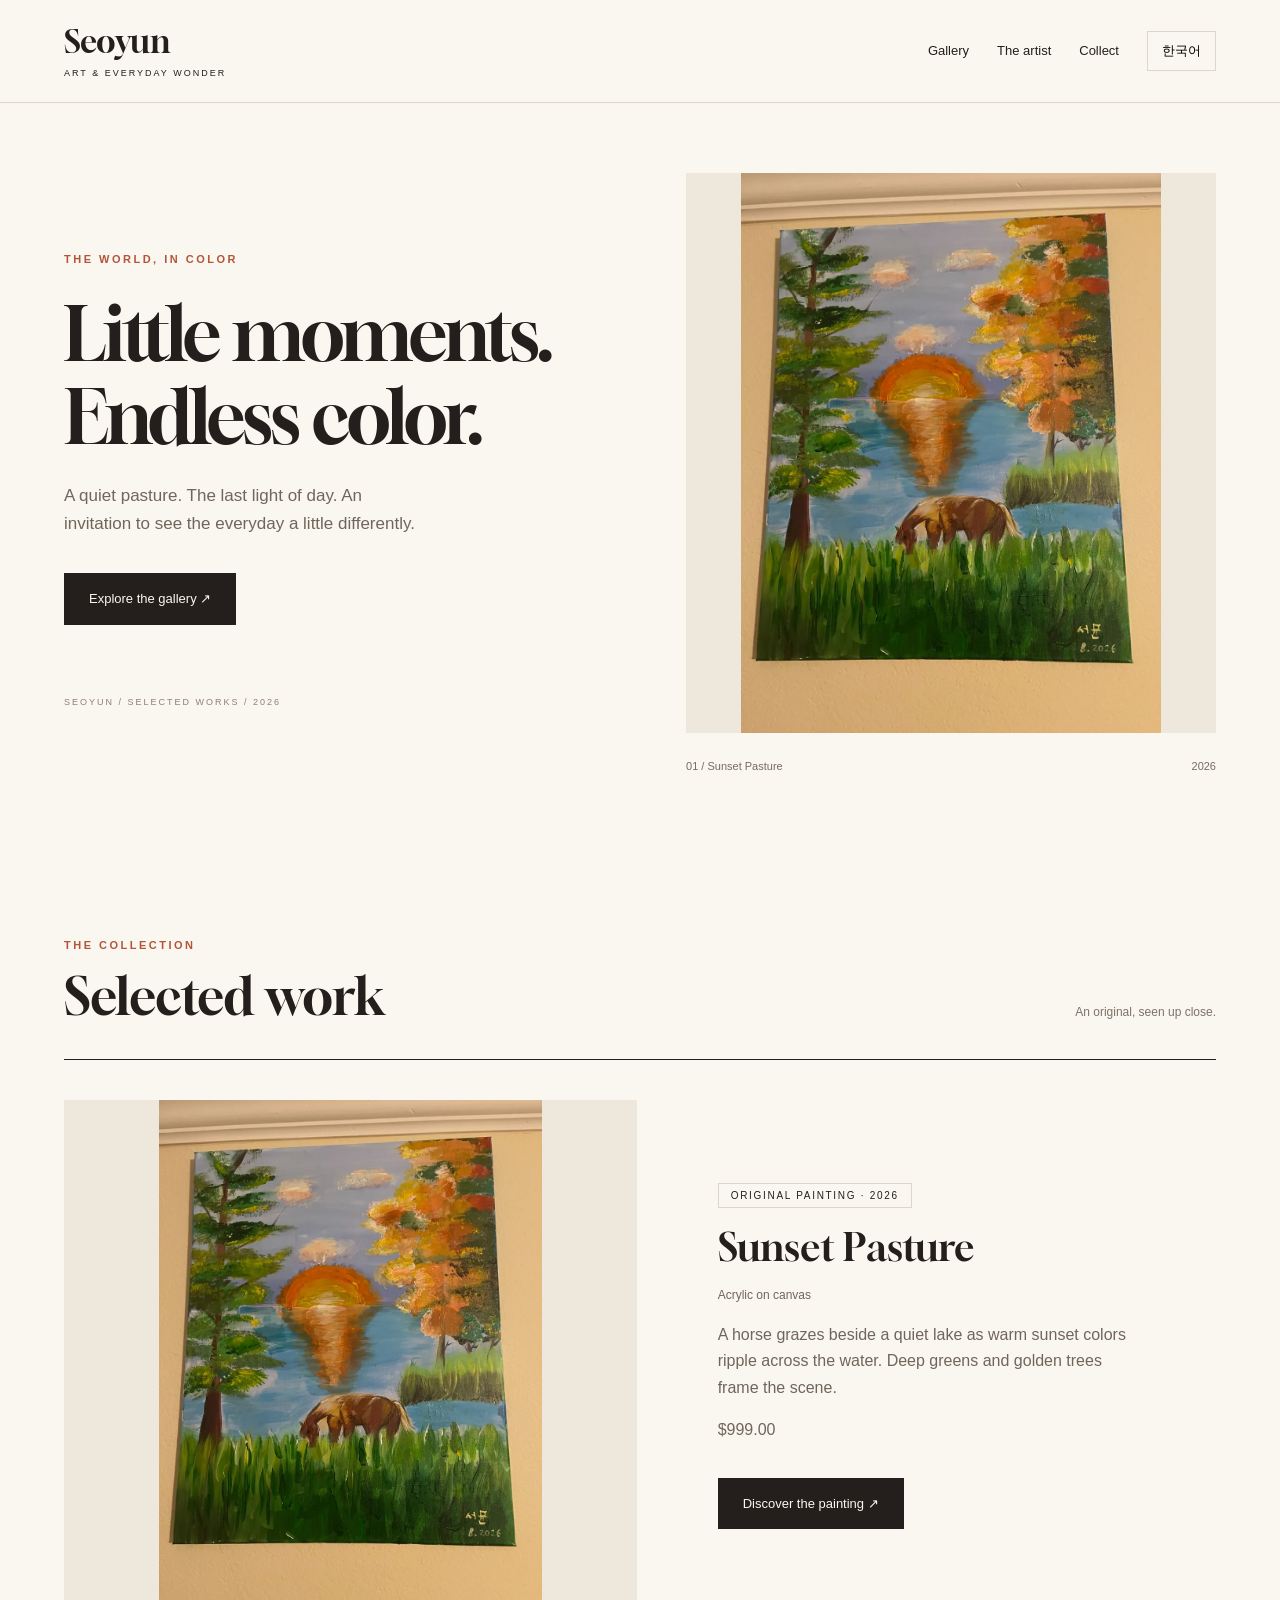
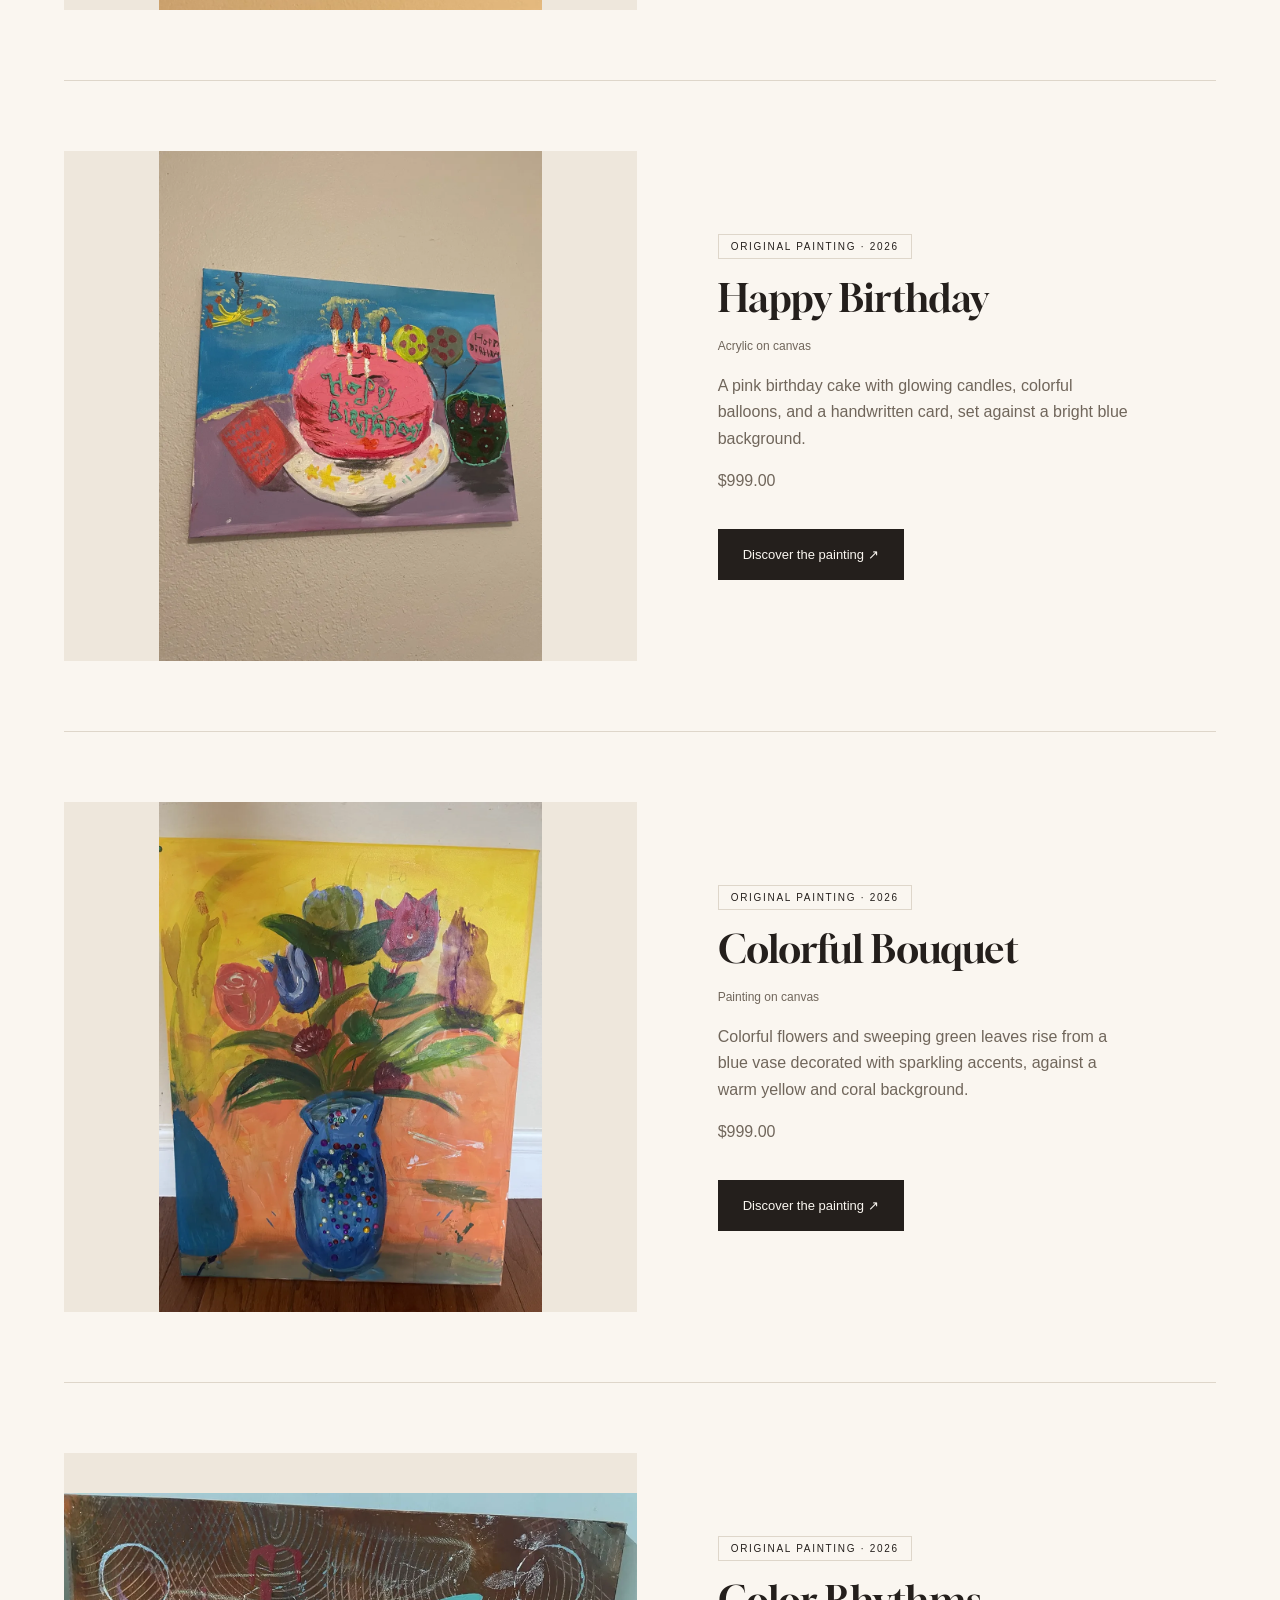
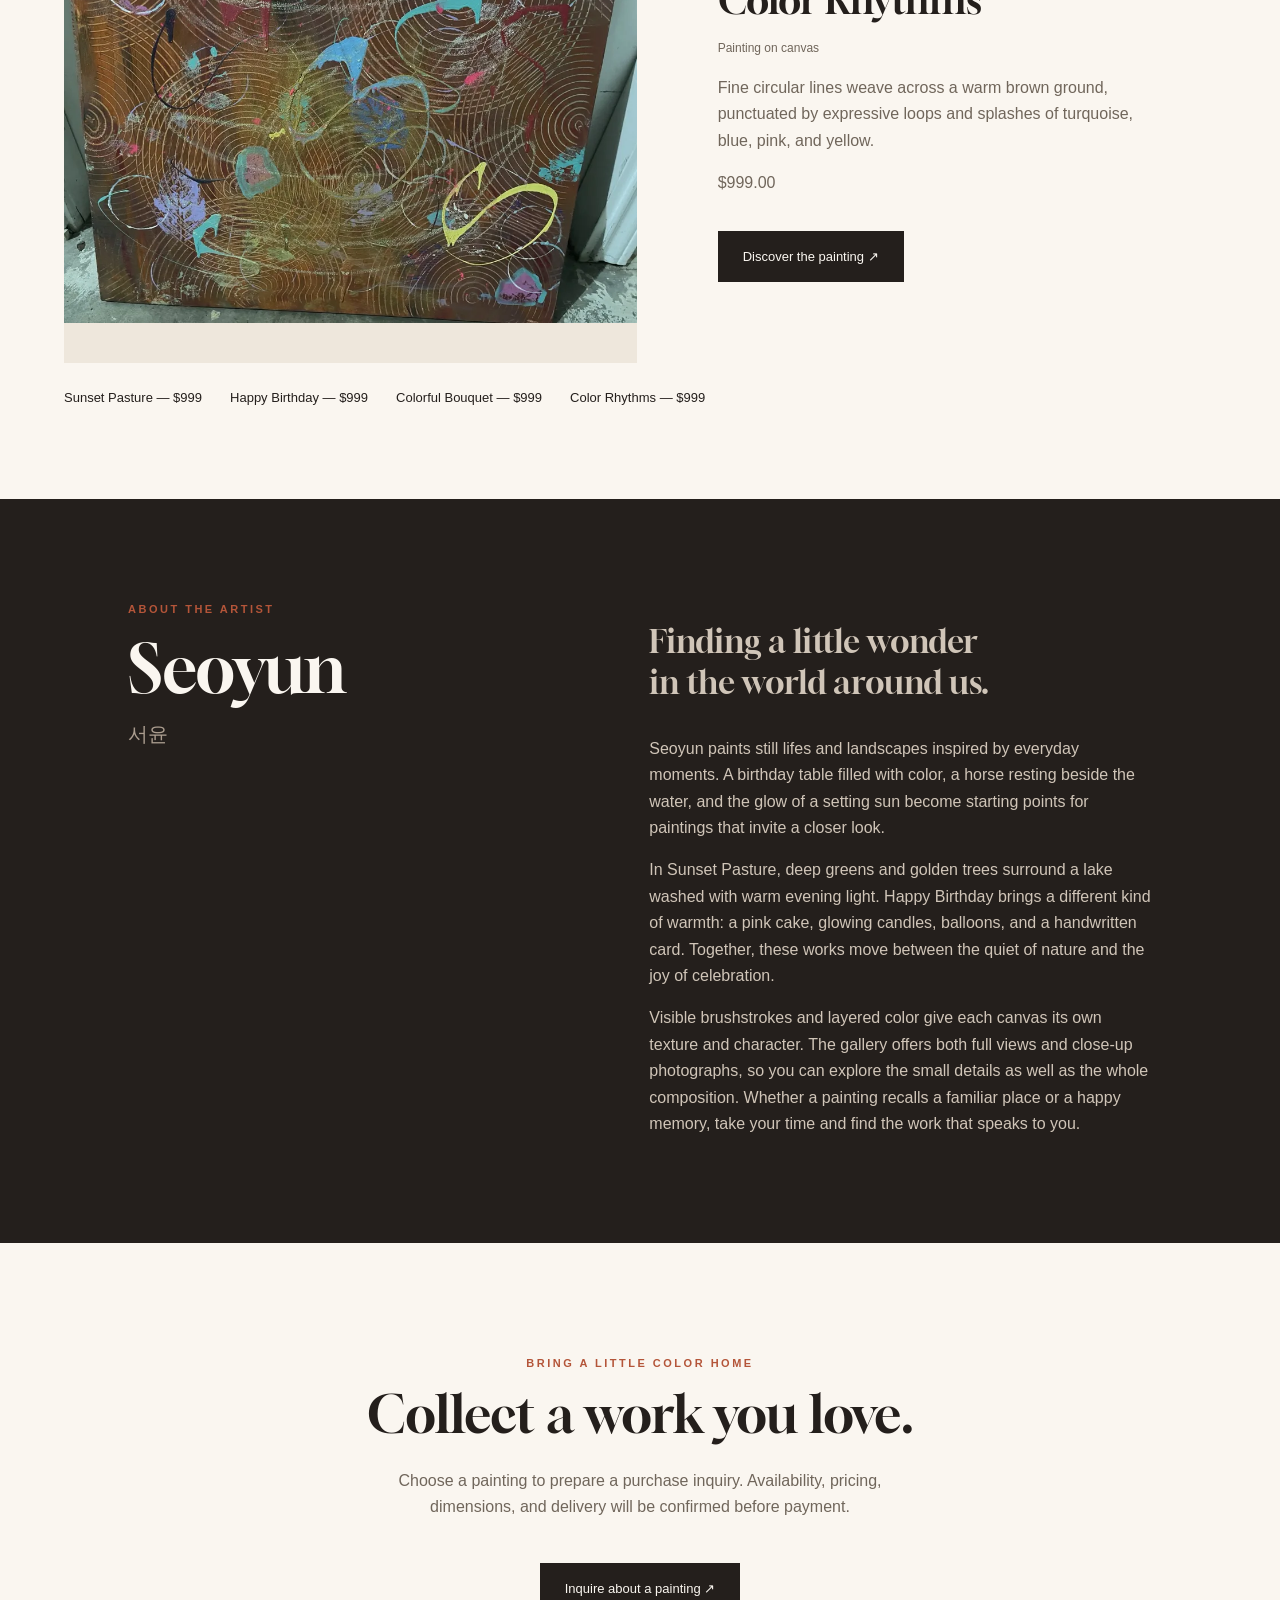
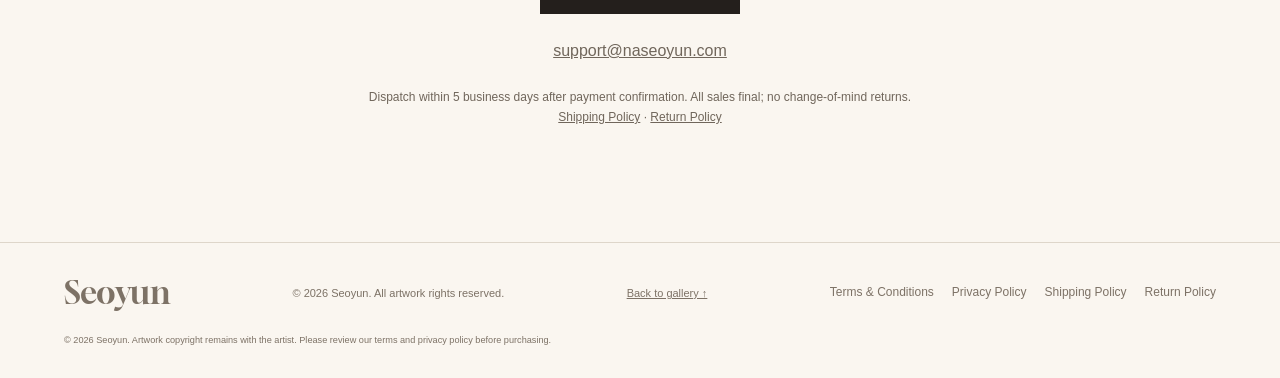
==== commit 8c2fc437: "Add five-business-day shipping and final-sale return policies with purchase disclosures" ====
--- a/index.html
+++ b/index.html
@@ -4,8 +4,8 @@
 <main><section class="hero"><div class="hero-copy"><p class="eyebrow" data-en="THE WORLD, IN COLOR" data-ko="색으로 담아낸 세상">THE WORLD, IN COLOR</p><h1 data-en="Little moments.<br>Endless color." data-ko="작은 순간들.<br>무한한 색깔.">Little moments.<br>Endless color.</h1><p class="intro" data-en="A quiet pasture. The last light of day. An invitation to see the everyday a little differently." data-ko="고요한 풀밭과 하루의 마지막 빛. 익숙한 풍경을 조금 다르게 바라봅니다.">A quiet pasture. The last light of day. An invitation to see the everyday a little differently.</p><a class="button" href="#gallery" data-en="Explore the gallery ↗" data-ko="작품 둘러보기 ↗">Explore the gallery ↗</a><div class="hero-note">SEOYUN / SELECTED WORKS / 2026</div></div><figure><img src="assets/KakaoTalk_20261012_001807077_03.webp" alt="Seoyun's painting of a horse grazing beside a lake at sunset" fetchpriority="high"><figcaption><span>01 / Sunset Pasture</span><span>2026</span></figcaption></figure></section>
 <section id="gallery" class="section"><div class="section-head"><div><p class="eyebrow" data-en="THE COLLECTION" data-ko="작품 컬렉션">THE COLLECTION</p><h2 data-en="Selected work" data-ko="선별 작품">Selected work</h2></div><span data-en="An original, seen up close." data-ko="원화와 그 세부를 만나보세요.">An original, seen up close.</span></div><div id="works"><article class="work"><a class="art-button" href="works/sunset-pasture.html"><img src="assets/KakaoTalk_20261012_001807077_03.webp" alt="Sunset Pasture — original painting by Seoyun" loading="lazy"></a><div><h3><a href="works/sunset-pasture.html">Sunset Pasture</a></h3><p>A horse grazes beside a quiet lake as warm sunset colors ripple across the water. Deep greens and golden trees frame the scene.</p><p>$999.00 USD</p><a class="button" href="https://buy.stripe.com/8x2eV5cq21Ns91f2CRcQU0a">Buy</a></div></article><article class="work"><a class="art-button" href="works/happy-birthday.html"><img src="assets/happy-birthday.webp" alt="Happy Birthday — original painting by Seoyun" loading="lazy"></a><div><h3><a href="works/happy-birthday.html">Happy Birthday</a></h3><p>A pink birthday cake with glowing candles, colorful balloons, and a handwritten card, set against a bright blue background.</p><p>$999.00 USD</p><a class="button" href="https://buy.stripe.com/8x2eV5cq21Ns91f2CRcQU0a">Buy</a></div></article><article class="work"><a class="art-button" href="works/colorful-bouquet.html"><img src="assets/art-7602.webp" alt="Colorful Bouquet — original painting by Seoyun" loading="lazy"></a><div><h3><a href="works/colorful-bouquet.html">Colorful Bouquet</a></h3><p>Colorful flowers and sweeping green leaves rise from a blue vase decorated with sparkling accents, against a warm yellow and coral background.</p><p>$999.00 USD</p><a class="button" href="https://buy.stripe.com/8x2eV5cq21Ns91f2CRcQU0a">Buy</a></div></article><article class="work"><a class="art-button" href="works/color-rhythms.html"><img src="assets/art-7604.webp" alt="Color Rhythms — original painting by Seoyun" loading="lazy"></a><div><h3><a href="works/color-rhythms.html">Color Rhythms</a></h3><p>Fine circular lines weave across a warm brown ground, punctuated by expressive loops and splashes of turquoise, blue, pink, and yellow.</p><p>$999.00 USD</p><a class="button" href="https://buy.stripe.com/8x2eV5cq21Ns91f2CRcQU0a">Buy</a></div></article></div><nav aria-label="Artwork pages" style="margin-top:24px;flex-wrap:wrap"><a href="works/sunset-pasture.html">Sunset Pasture — $999</a><a href="works/happy-birthday.html">Happy Birthday — $999</a><a href="works/colorful-bouquet.html">Colorful Bouquet — $999</a><a href="works/color-rhythms.html">Color Rhythms — $999</a></nav></section>
 <section id="about" class="about"><div><p class="eyebrow" data-en="ABOUT THE ARTIST" data-ko="작가 소개">ABOUT THE ARTIST</p><h2>Seoyun<span>서윤</span></h2></div><div><p class="about-lead" data-en="Finding a little wonder<br>in the world around us." data-ko="우리 곁의 세상에서<br>작은 경이로움을 찾습니다.">Finding a little wonder<br>in the world around us.</p><p data-en="Seoyun paints still lifes and landscapes inspired by everyday moments. A birthday table filled with color, a horse resting beside the water, and the glow of a setting sun become starting points for paintings that invite a closer look." data-ko="서윤은 일상의 순간에서 영감을 받아 정물과 풍경을 그립니다. 색으로 가득한 생일 테이블, 물가의 말, 저무는 해의 빛처럼 익숙한 장면이 작품의 시작점이 됩니다. 평범한 풍경 속 작은 아름다움을 천천히 들여다보게 하는 그림을 소개합니다.">Seoyun paints still lifes and landscapes inspired by everyday moments. A birthday table filled with color, a horse resting beside the water, and the glow of a setting sun become starting points for paintings that invite a closer look.</p><p data-en="In Sunset Pasture, deep greens and golden trees surround a lake washed with warm evening light. Happy Birthday brings a different kind of warmth: a pink cake, glowing candles, balloons, and a handwritten card. Together, these works move between the quiet of nature and the joy of celebration." data-ko="〈노을의 초원〉에서는 짙은 초록과 황금빛 나무 사이로 따뜻한 저녁빛이 호수에 번집니다. 〈생일 축하〉에서는 분홍색 케이크와 촛불, 풍선, 손글씨 카드가 또 다른 온기를 전합니다. 두 작품은 자연의 고요함과 축하의 즐거움을 서로 다른 색으로 담아냅니다.">In Sunset Pasture, deep greens and golden trees surround a lake washed with warm evening light. Happy Birthday brings a different kind of warmth: a pink cake, glowing candles, balloons, and a handwritten card. Together, these works move between the quiet of nature and the joy of celebration.</p><p data-en="Visible brushstrokes and layered color give each canvas its own texture and character. The gallery offers both full views and close-up photographs, so you can explore the small details as well as the whole composition. Whether a painting recalls a familiar place or a happy memory, take your time and find the work that speaks to you." data-ko="눈에 보이는 붓 자국과 겹겹의 색은 캔버스마다 고유한 질감과 표정을 만듭니다. 이 갤러리에서는 작품의 전체 모습과 세부 사진을 함께 살펴볼 수 있습니다. 익숙한 장소나 행복한 기억을 떠올리게 하는 그림이 있다면, 천천히 감상하며 마음에 닿는 작품을 만나보세요.">Visible brushstrokes and layered color give each canvas its own texture and character. The gallery offers both full views and close-up photographs, so you can explore the small details as well as the whole composition. Whether a painting recalls a familiar place or a happy memory, take your time and find the work that speaks to you.</p></div></section>
-<section id="collect" class="section collect"><p class="eyebrow" data-en="BRING A LITTLE COLOR HOME" data-ko="공간에 색을 더해보세요">BRING A LITTLE COLOR HOME</p><h2 data-en="Collect a work you love." data-ko="마음에 드는 작품을 소장하세요.">Collect a work you love.</h2><p data-en="Choose a painting to prepare a purchase inquiry. Availability, pricing, dimensions, and delivery will be confirmed before payment." data-ko="작품을 선택해 구매 문의를 작성하세요. 결제 전 판매 가능 여부, 가격, 크기, 배송을 확인합니다.">Choose a painting to prepare a purchase inquiry. Availability, pricing, dimensions, and delivery will be confirmed before payment.</p><button class="button" id="inquire" data-en="Inquire about a painting ↗" data-ko="작품 구매 문의 ↗">Inquire about a painting ↗</button><p><a href="mailto:support@naseoyun.com">support@naseoyun.com</a></p></section></main>
-<footer><a class="brand" href="#">Seoyun</a><p>© <span id="year"></span> Seoyun. All artwork rights reserved.</p><a href="#gallery">Back to gallery ↑</a><nav aria-label="Legal"><a href="terms.html">Terms &amp; Conditions</a><a href="privacy.html">Privacy Policy</a></nav><small>© 2026 Seoyun. Artwork copyright remains with the artist. Please review our terms and privacy policy before purchasing.</small></footer>
+<section id="collect" class="section collect"><p class="eyebrow" data-en="BRING A LITTLE COLOR HOME" data-ko="공간에 색을 더해보세요">BRING A LITTLE COLOR HOME</p><h2 data-en="Collect a work you love." data-ko="마음에 드는 작품을 소장하세요.">Collect a work you love.</h2><p data-en="Choose a painting to prepare a purchase inquiry. Availability, pricing, dimensions, and delivery will be confirmed before payment." data-ko="작품을 선택해 구매 문의를 작성하세요. 결제 전 판매 가능 여부, 가격, 크기, 배송을 확인합니다.">Choose a painting to prepare a purchase inquiry. Availability, pricing, dimensions, and delivery will be confirmed before payment.</p><button class="button" id="inquire" data-en="Inquire about a painting ↗" data-ko="작품 구매 문의 ↗">Inquire about a painting ↗</button><p><a href="mailto:support@naseoyun.com">support@naseoyun.com</a></p><p class="muted">Dispatch within 5 business days after payment confirmation. All sales final; no change-of-mind returns. <a href="shipping.html">Shipping Policy</a> · <a href="returns.html">Return Policy</a></p></section></main>
+<footer><a class="brand" href="#">Seoyun</a><p>© <span id="year"></span> Seoyun. All artwork rights reserved.</p><a href="#gallery">Back to gallery ↑</a><nav aria-label="Legal"><a href="terms.html">Terms &amp; Conditions</a><a href="privacy.html">Privacy Policy</a><a href="shipping.html">Shipping Policy</a><a href="returns.html">Return Policy</a></nav><small>© 2026 Seoyun. Artwork copyright remains with the artist. Please review our terms and privacy policy before purchasing.</small></footer>
 <dialog id="detail"><button class="close" aria-label="Close artwork details">×</button><div id="detail-content"></div></dialog>
 <dialog id="inquiry"><button class="close" aria-label="Close purchase inquiry">×</button><p class="eyebrow">PURCHASE INQUIRY</p><h2 data-en="Let's talk art." data-ko="작품 구매 문의">Let's talk art.</h2><form id="inquiry-form"><label>Artwork / 작품<select name="artwork" id="artwork-select"></select></label><label>Name / 이름<input name="name" autocomplete="name" required maxlength="100"></label><label>Email / 이메일<input name="email" type="email" autocomplete="email" required maxlength="254"></label><label>Message / 문의 내용<textarea name="message" rows="4" required maxlength="3000">I'd like to know the price, dimensions, and delivery options for this painting.</textarea></label><p id="contact-note" class="muted"></p><p class="muted">See our <a href="privacy.html">Privacy Policy</a> for how inquiries are handled.</p><button class="button" type="submit">Prepare inquiry / 문의 작성</button><div id="inquiry-result" hidden><label>Your inquiry / 작성된 문의<textarea id="inquiry-text" rows="7" readonly></textarea></label><button type="button" id="copy">Copy inquiry / 문의 복사</button><a id="email-link" class="button" hidden>Open email / 이메일 보내기</a><p id="copy-status" role="status"></p></div></form></dialog>
 </body></html>
